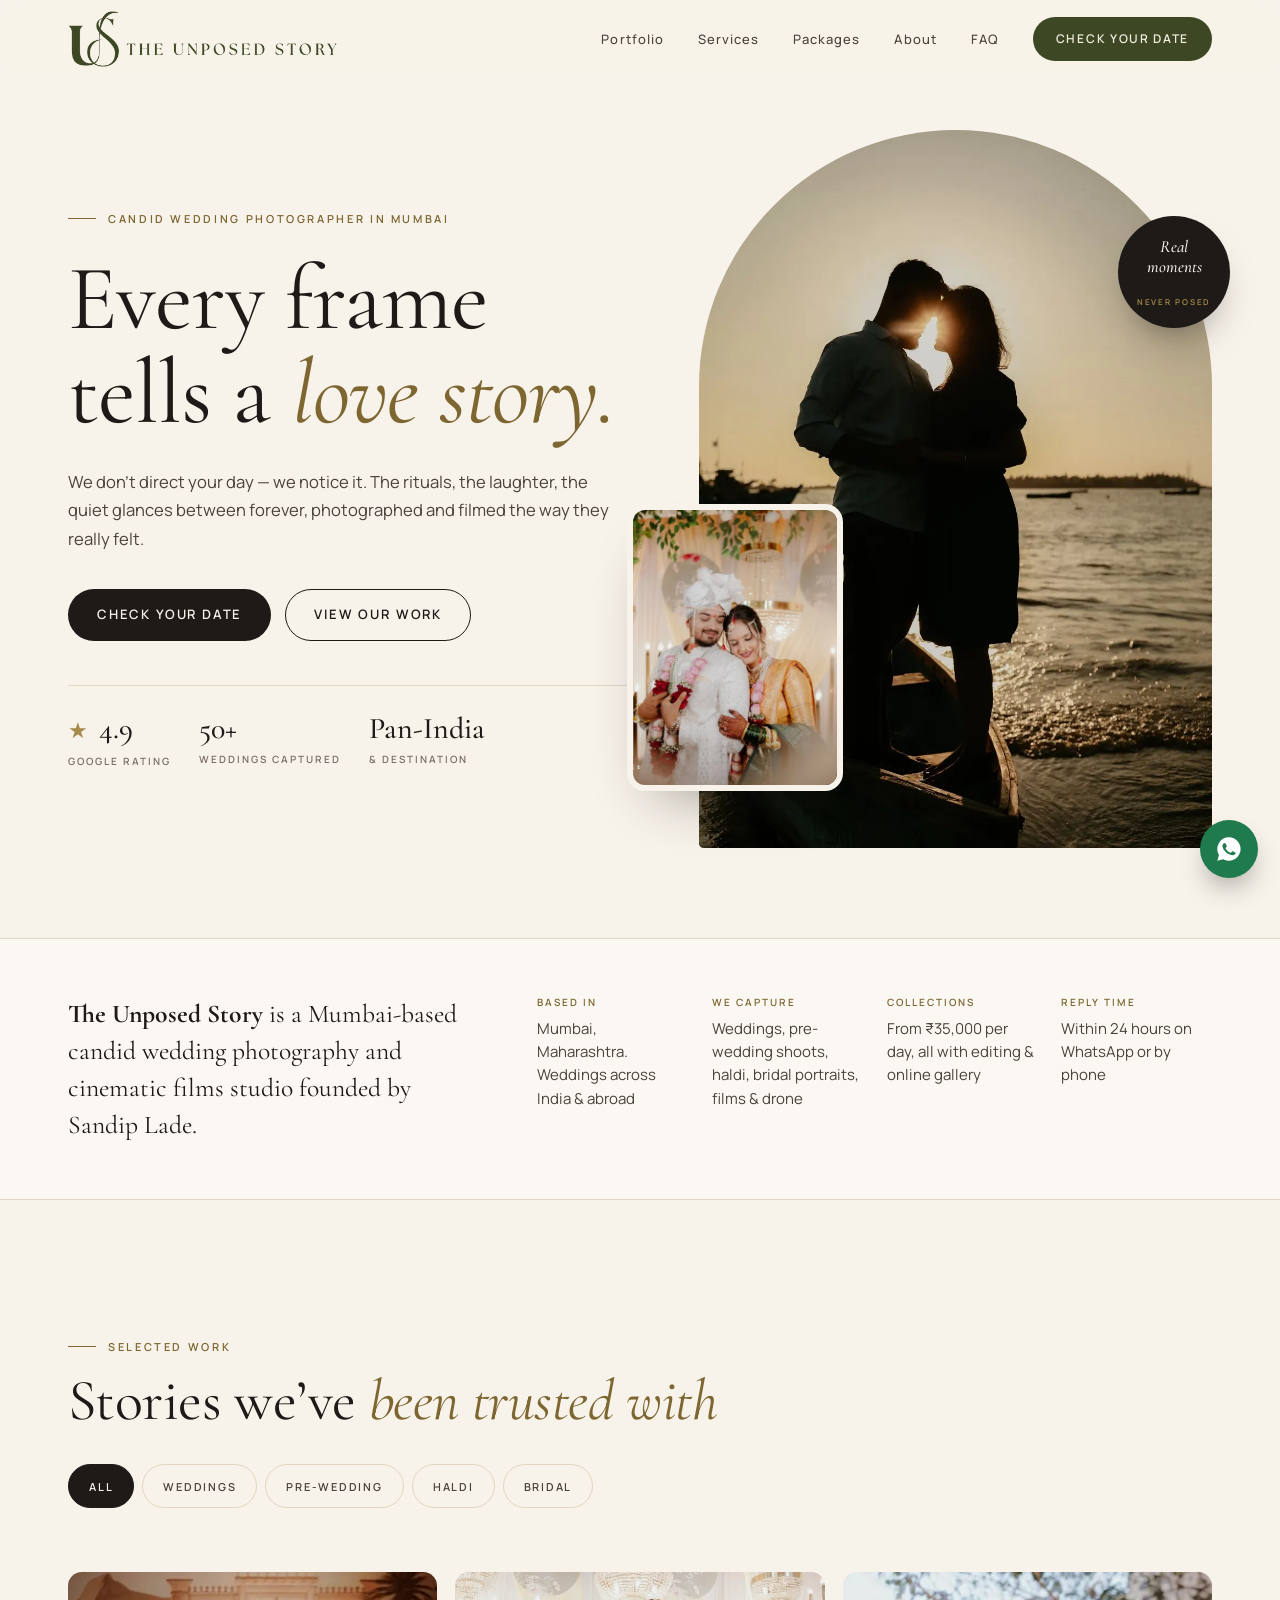
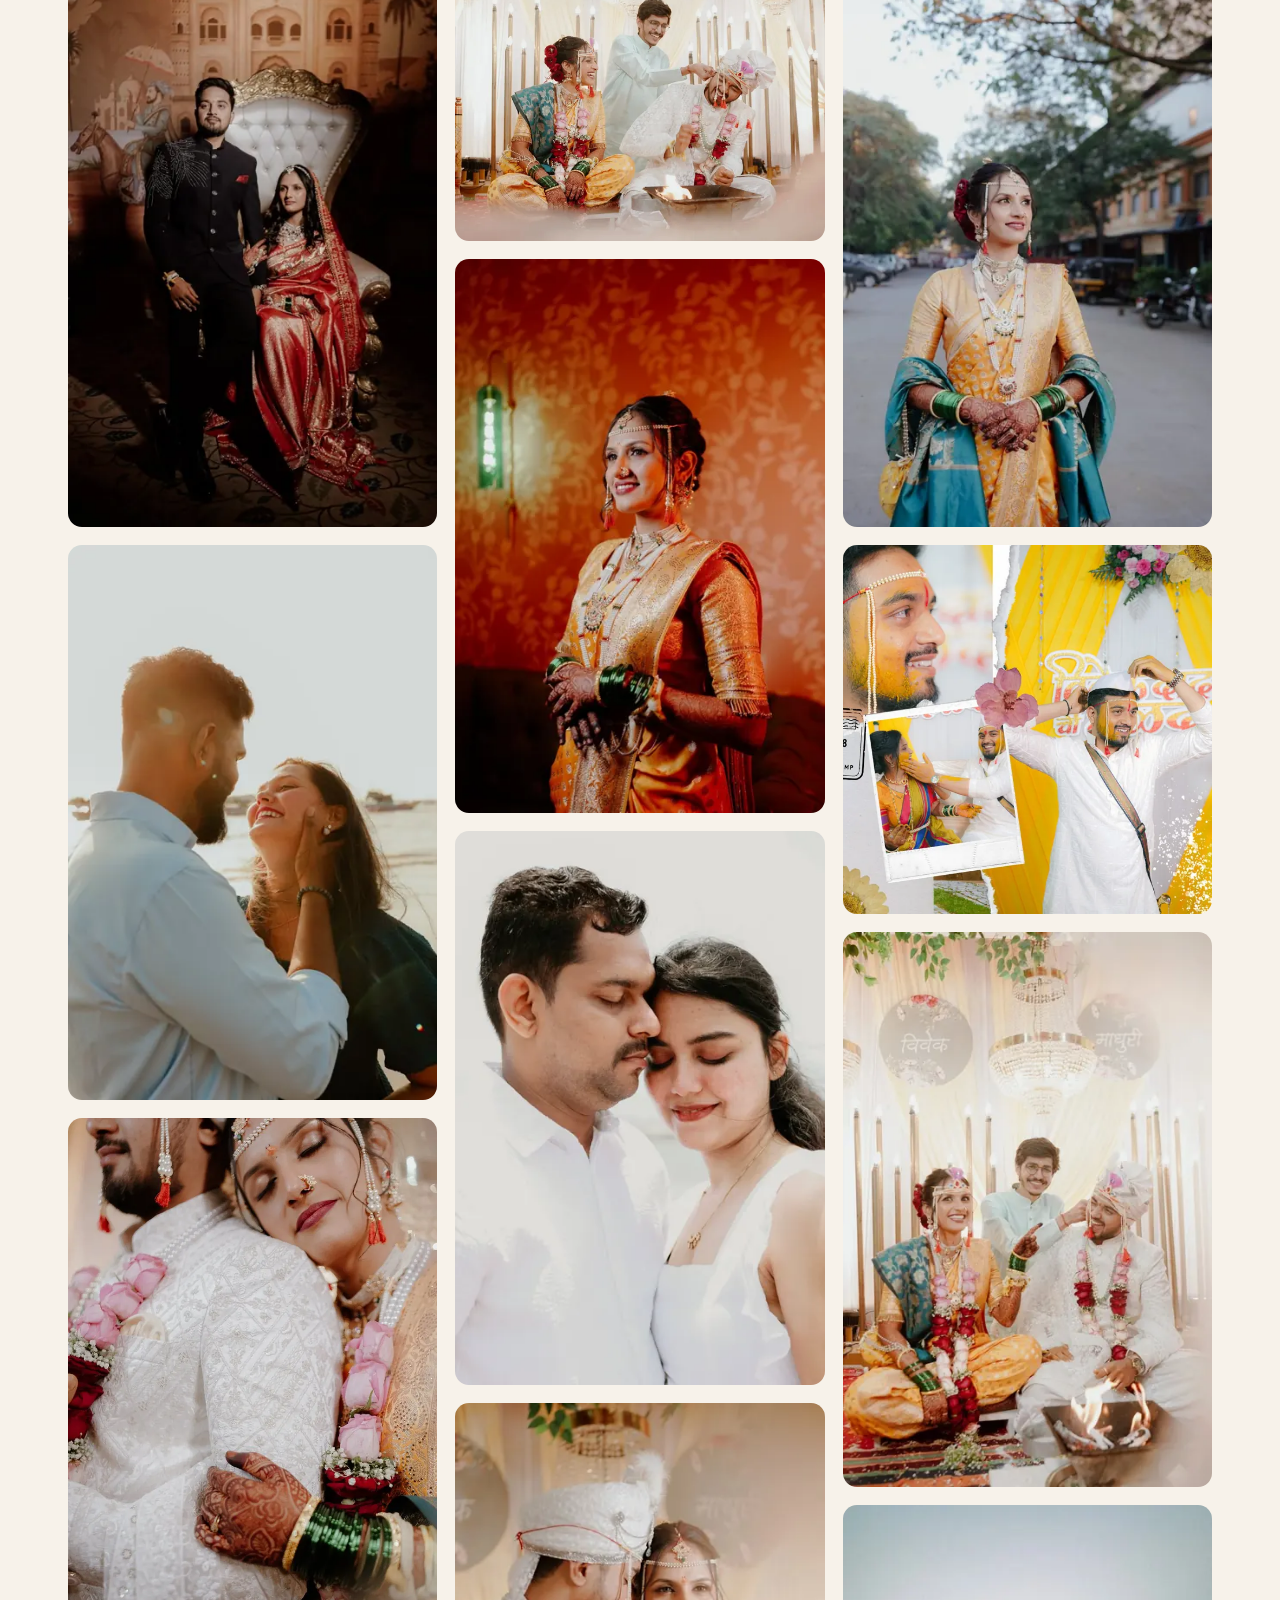
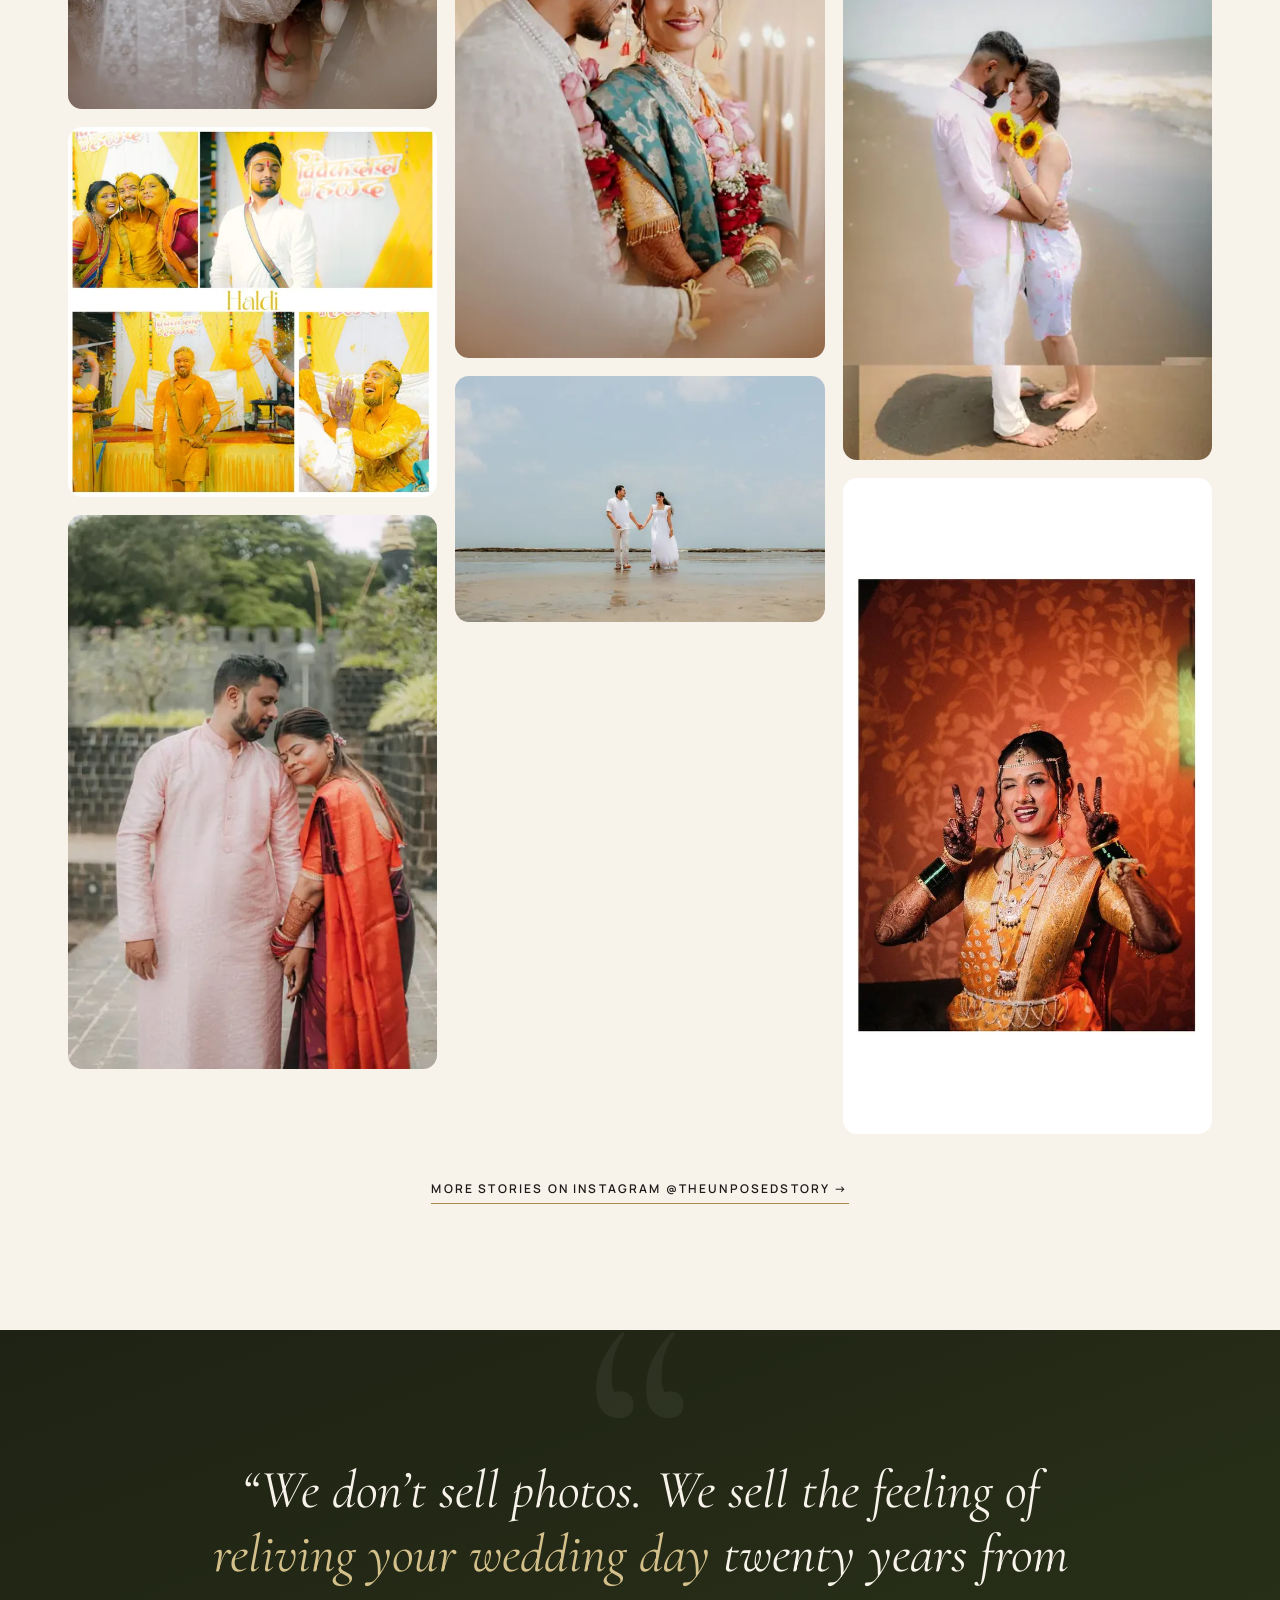
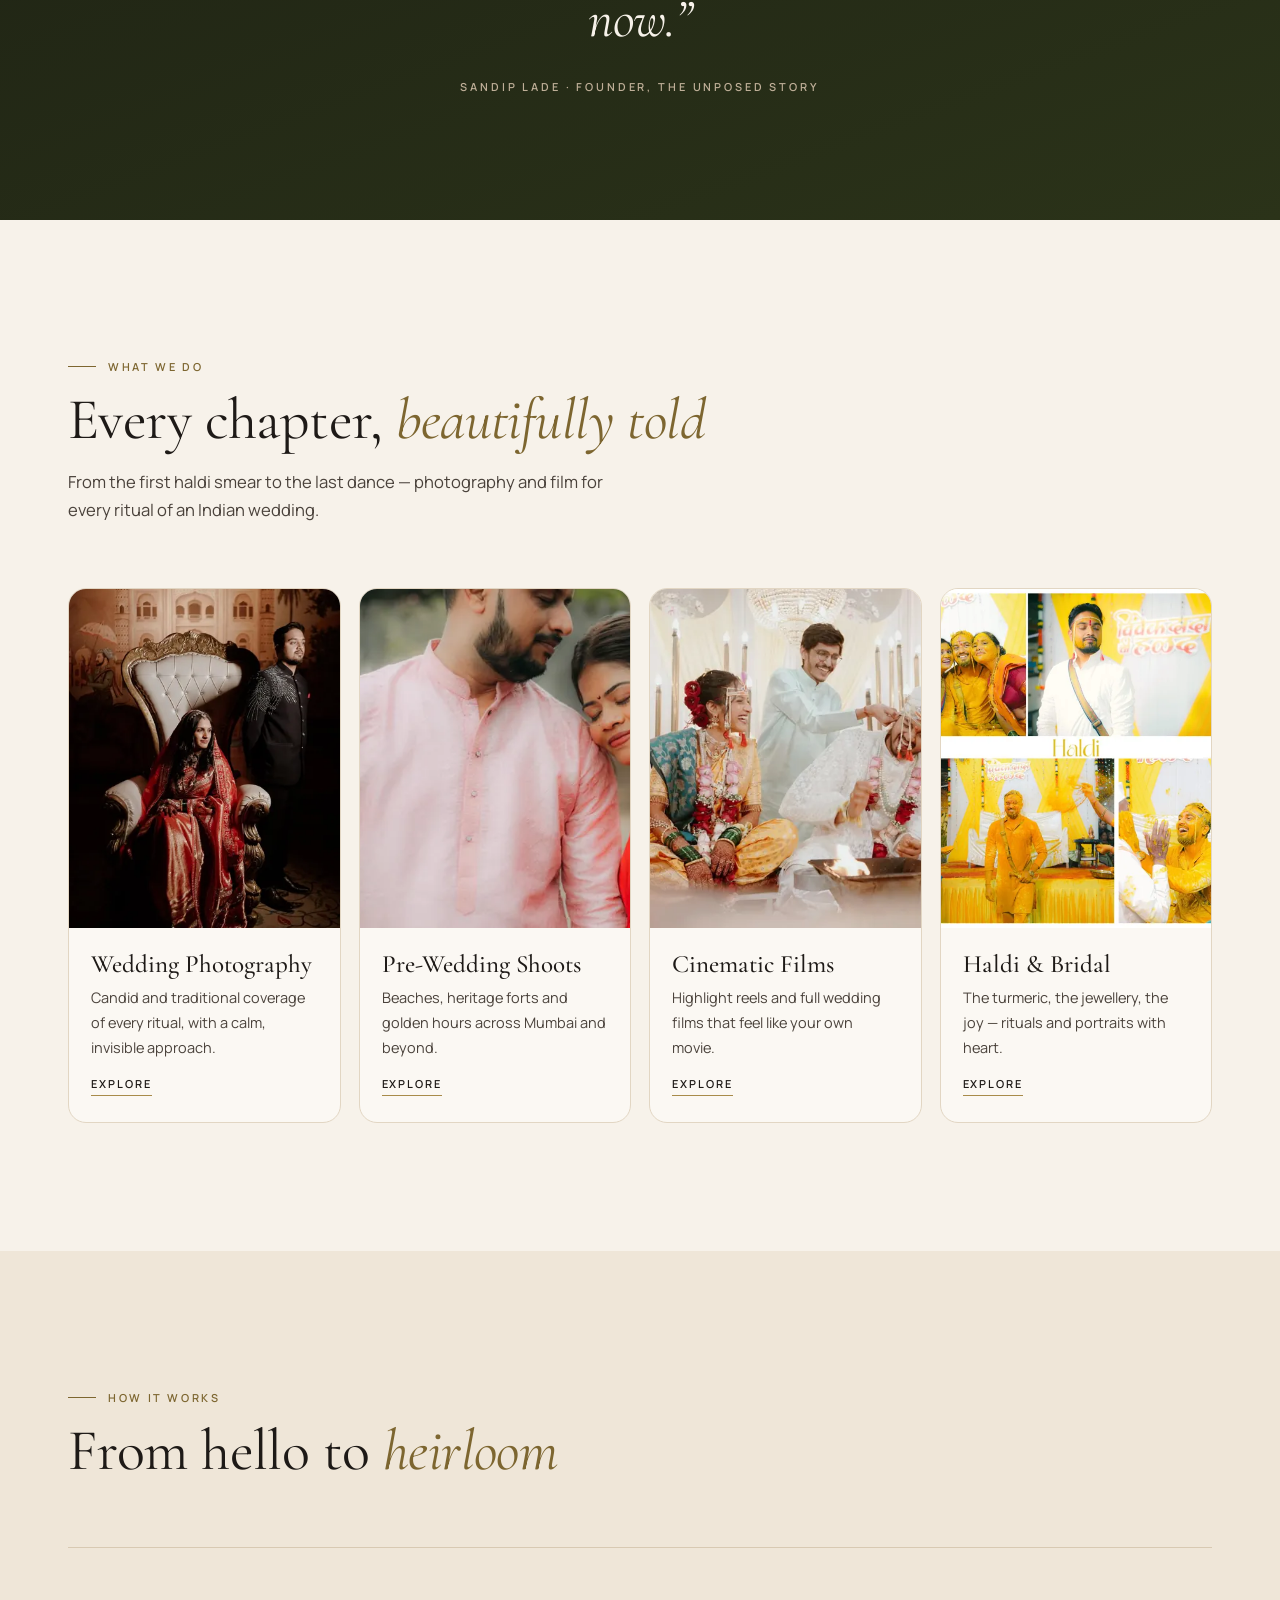
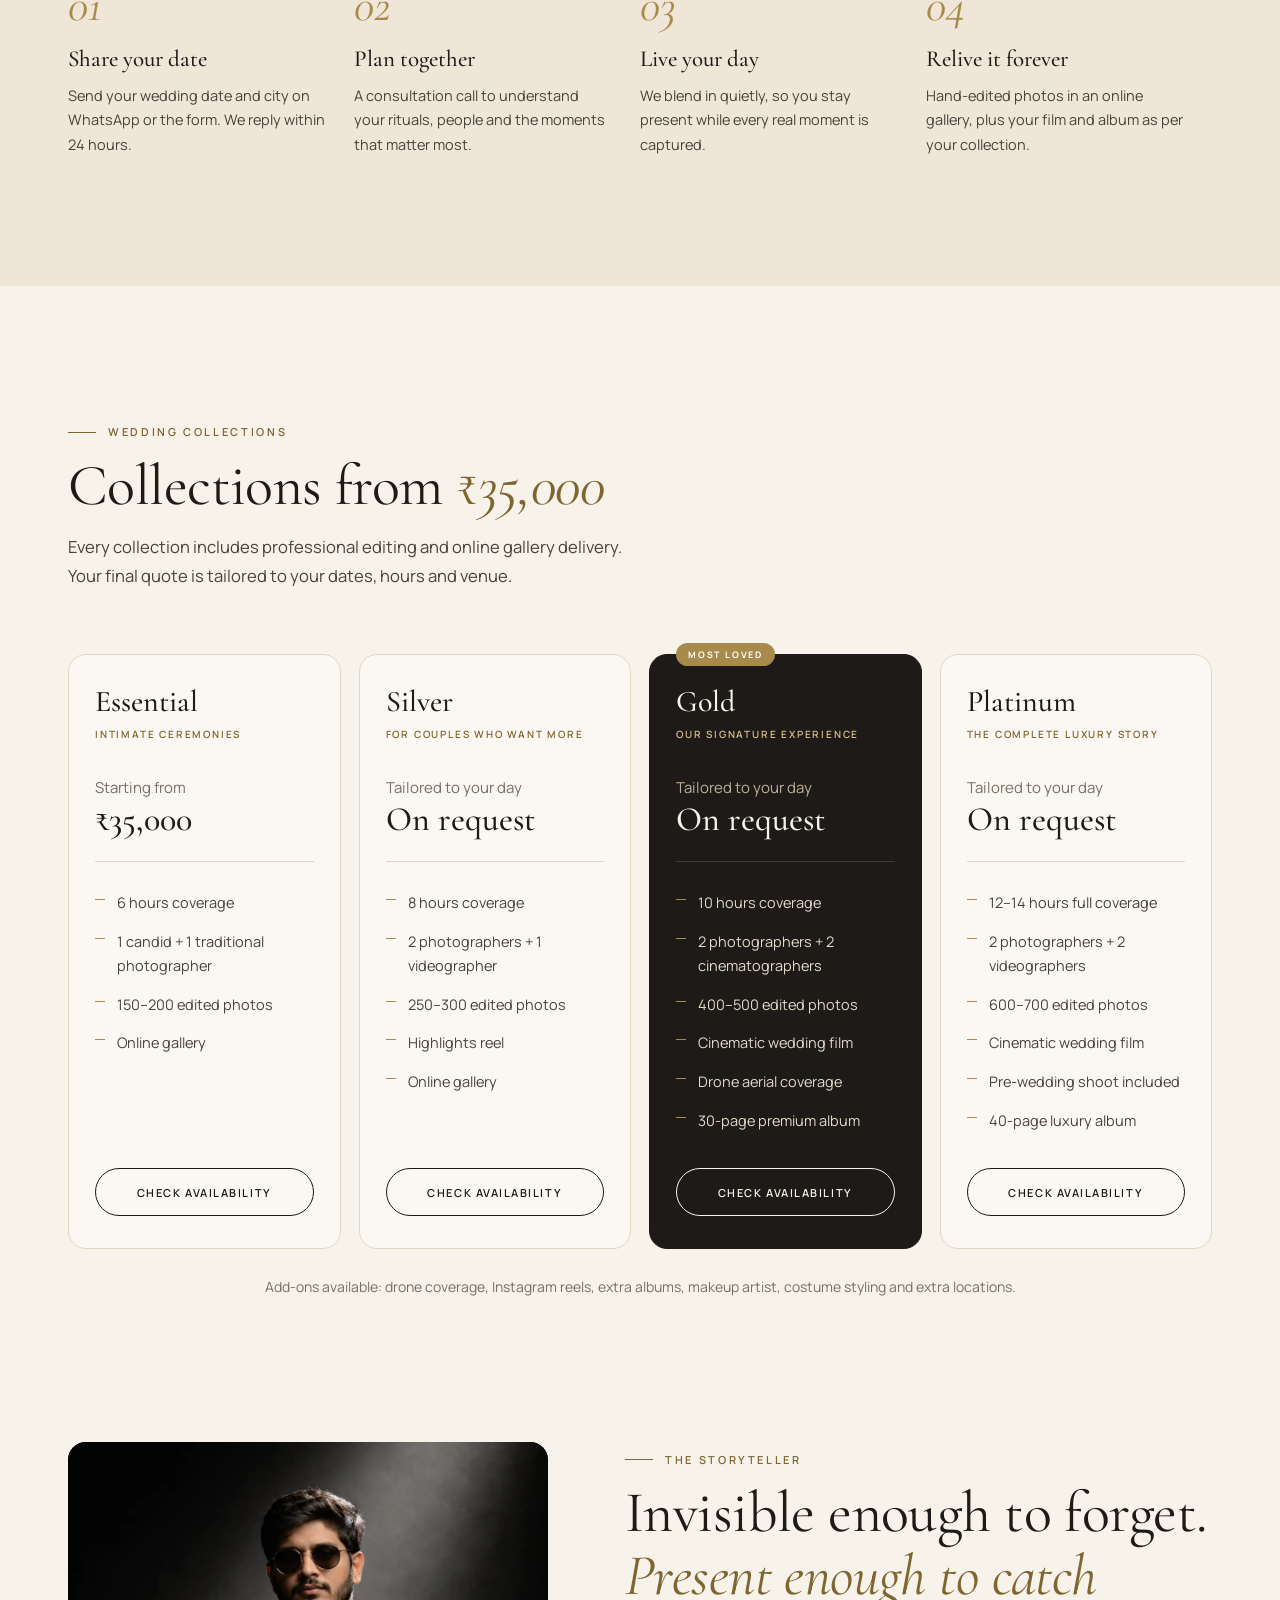
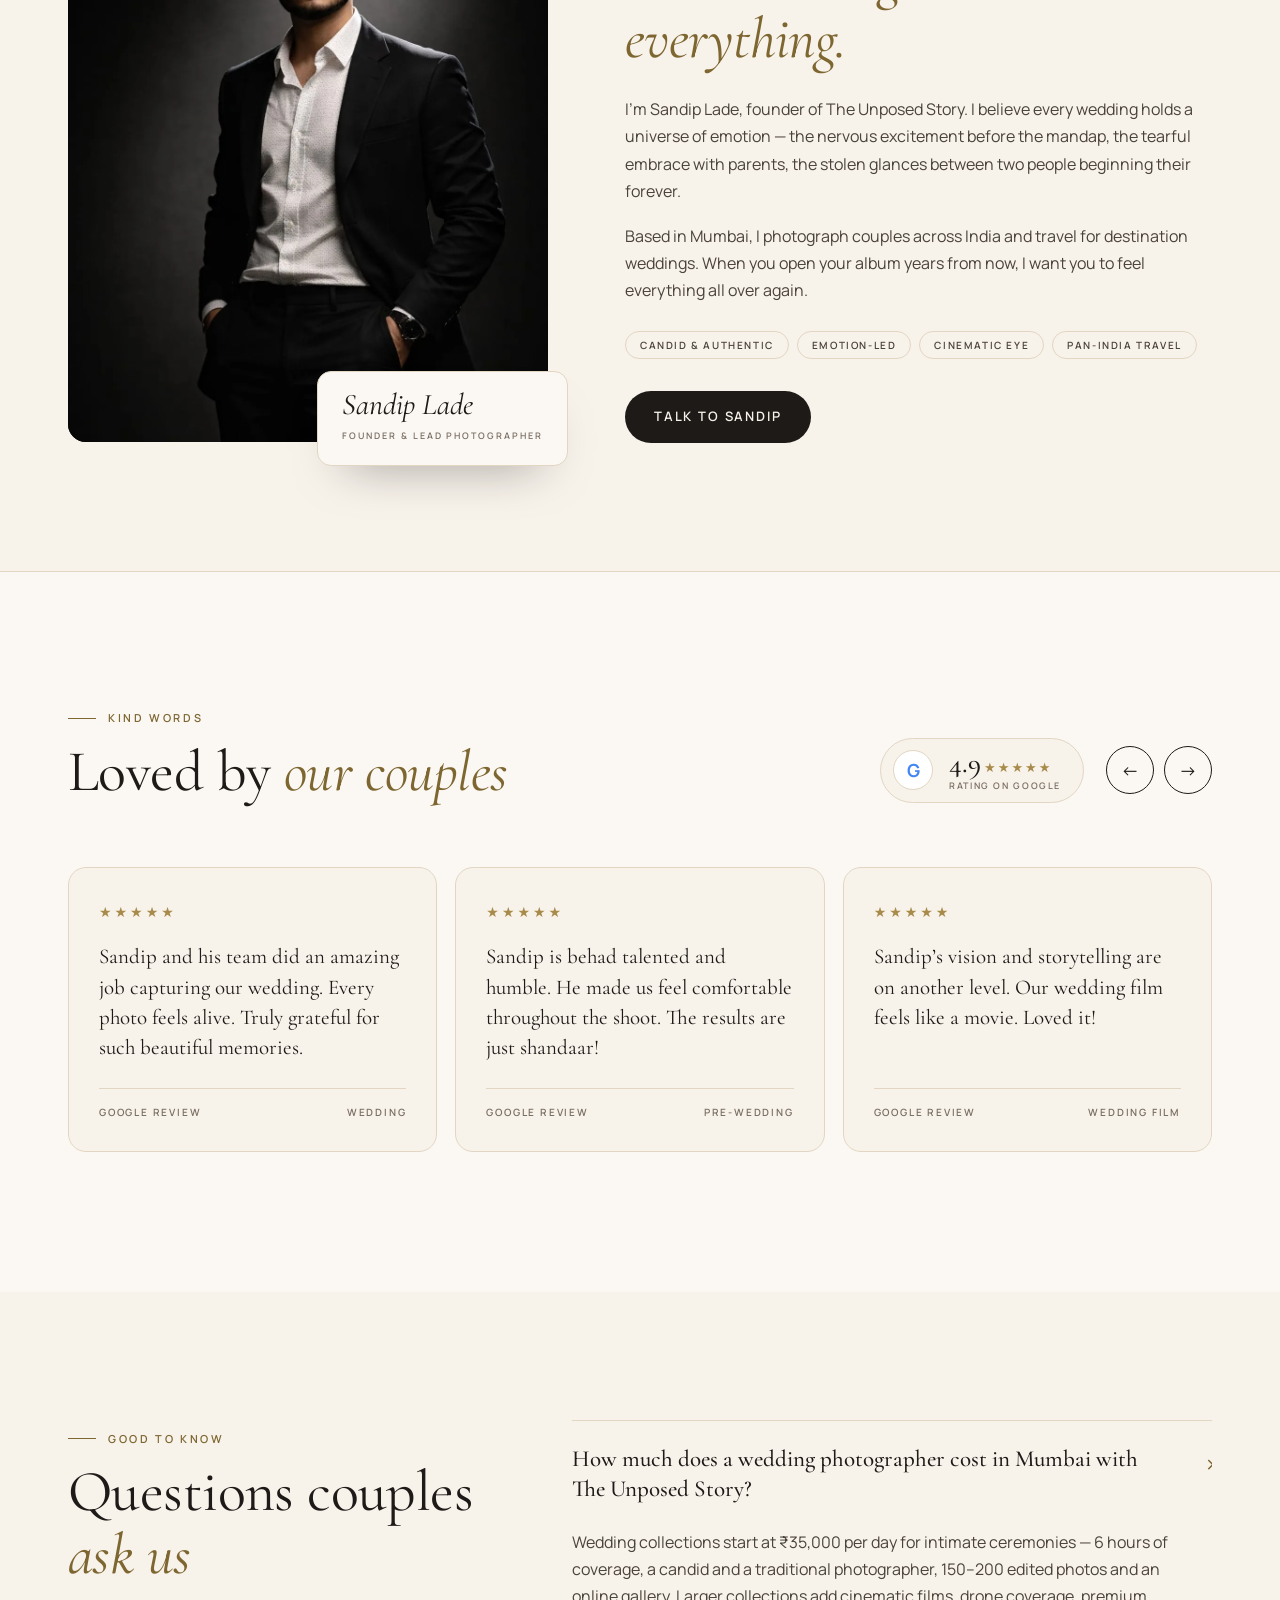
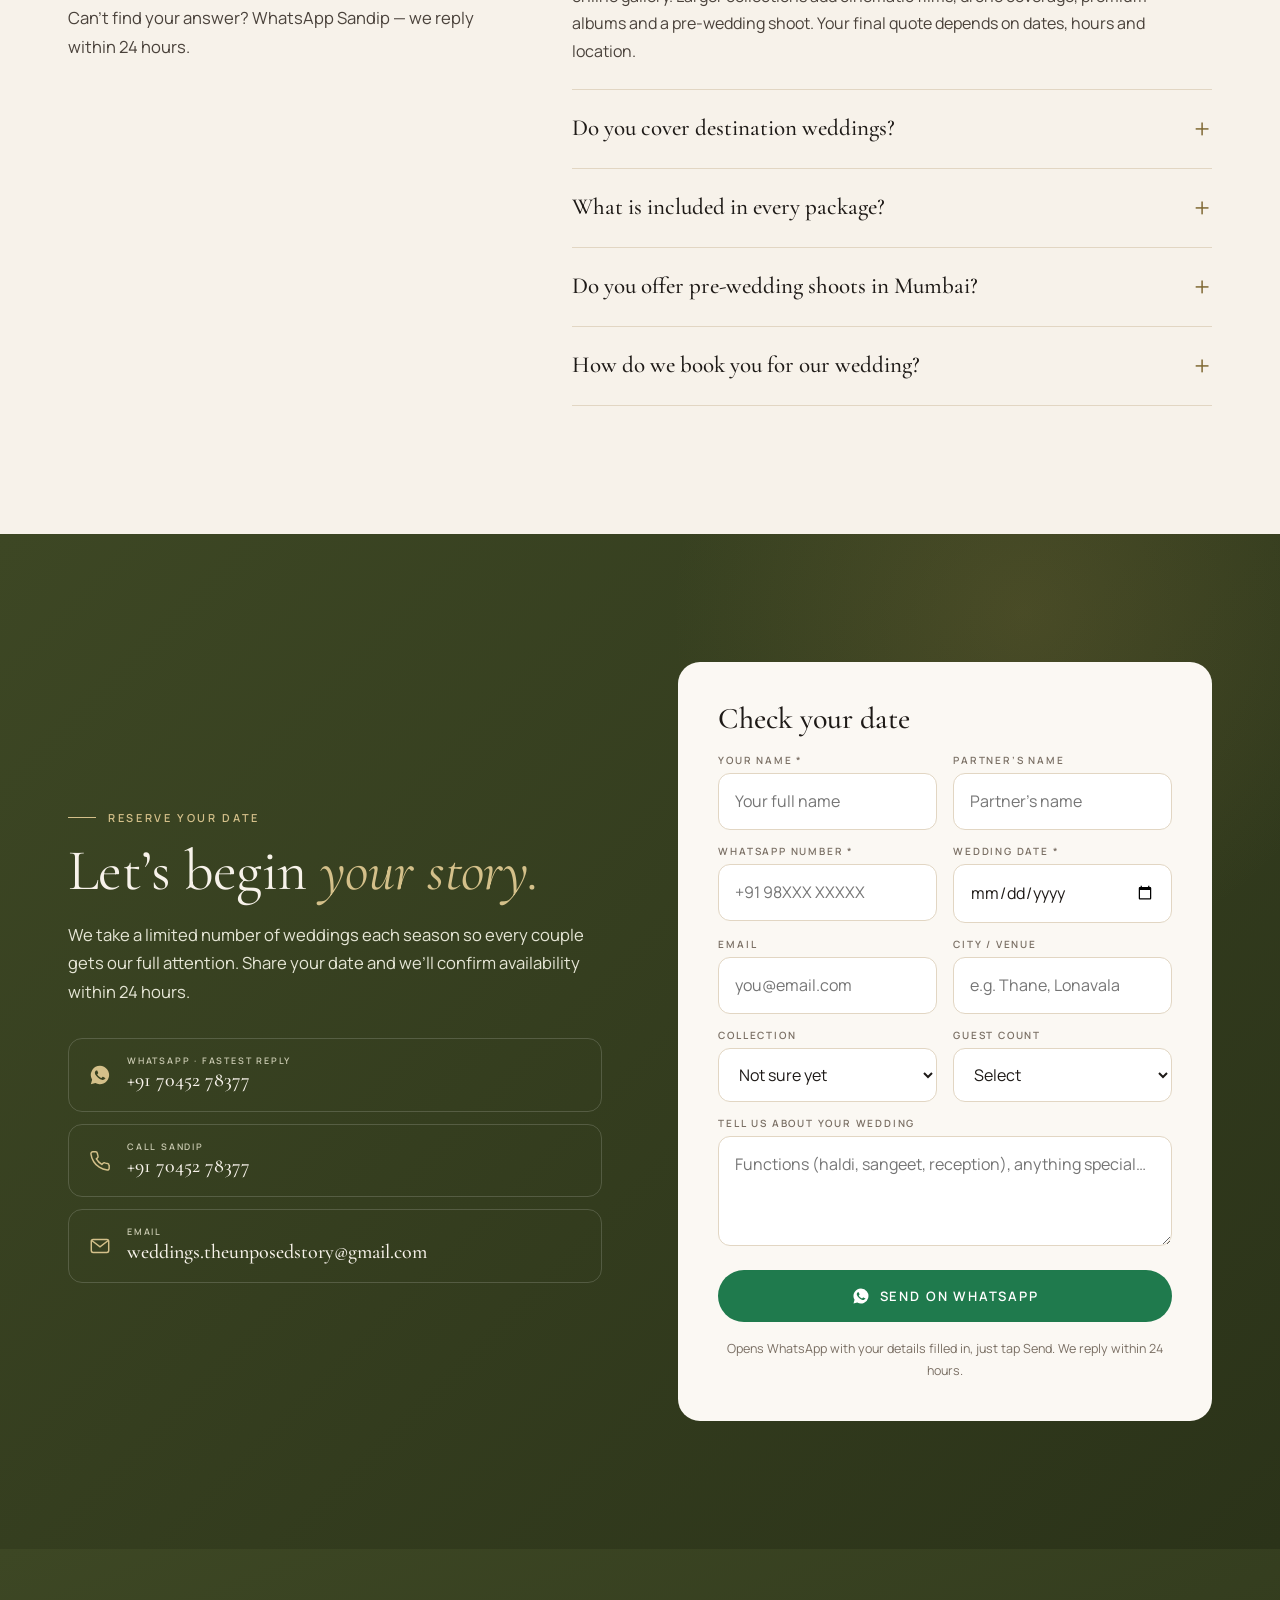
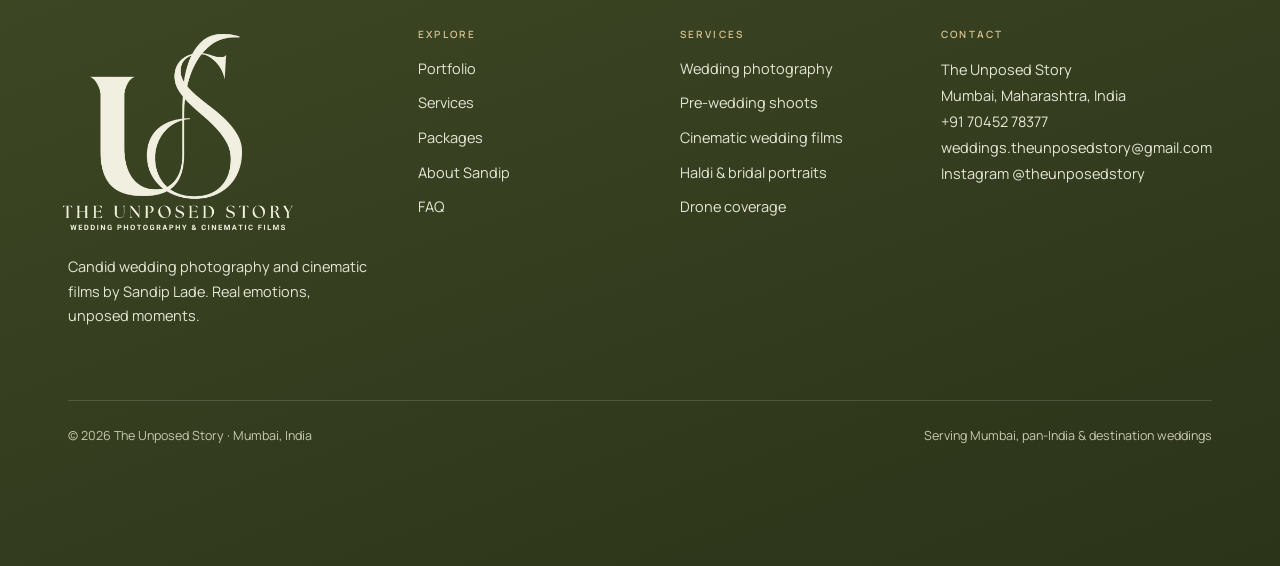
==== index.html @ 76be3394 "Add four service pages in the new olive design - Wedding photography, pre-wedding shoots, cinematic " ====
<!doctype html>
<html lang="en-IN">
<head>
<meta charset="utf-8">
<meta name="viewport" content="width=device-width, initial-scale=1, viewport-fit=cover">
<title>Candid Wedding Photographer in Mumbai | The Unposed Story by Sandip Lade</title>
<meta name="description" content="The Unposed Story is a Mumbai wedding photography and cinematic films studio led by Sandip Lade. Candid weddings, pre-wedding shoots, haldi and bridal portraits across India. Collections from ₹35,000.">
<link rel="canonical" href="https://theunposedstory.github.io/portfolio/">
<meta name="robots" content="index, follow, max-image-preview:large">
<meta name="theme-color" content="#3D4724">
<meta name="geo.region" content="IN-MH"><meta name="geo.placename" content="Mumbai">
<!-- Open Graph / WhatsApp / social previews -->
<meta property="og:type" content="website">
<meta property="og:site_name" content="The Unposed Story">
<meta property="og:locale" content="en_IN">
<meta property="og:title" content="The Unposed Story — Candid Wedding Photography & Films, Mumbai">
<meta property="og:description" content="Real emotions, unposed moments. Weddings, pre-wedding shoots and cinematic films by Sandip Lade. Collections from ₹35,000.">
<meta property="og:url" content="https://theunposedstory.github.io/portfolio/">
<meta property="og:image" content="https://theunposedstory.github.io/portfolio/assets/img/hero-couple-sunset.webp">
<meta property="og:image:alt" content="Couple silhouetted against a Mumbai sunset">
<meta name="twitter:card" content="summary_large_image">
<link rel="icon" href="assets/img/favicon-48.png" sizes="48x48" type="image/png">
<link rel="apple-touch-icon" href="assets/img/apple-touch-icon.png">
<link rel="preconnect" href="https://fonts.googleapis.com"><link rel="preconnect" href="https://fonts.gstatic.com" crossorigin>
<link rel="preload" as="style" href="https://fonts.googleapis.com/css2?family=Cormorant+Garamond:ital,wght@0,400;0,500;1,400;1,500&family=Manrope:wght@400;500;600;700&display=swap" onload="this.onload=null;this.rel='stylesheet'">
<noscript><link rel="stylesheet" href="https://fonts.googleapis.com/css2?family=Cormorant+Garamond:ital,wght@0,400;0,500;1,400;1,500&family=Manrope:wght@400;500;600;700&display=swap"></noscript>
<link rel="preload" as="image" href="assets/img/hero-couple-sunset.webp" fetchpriority="high">
<link rel="stylesheet" href="assets/site.css">
<script>document.documentElement.classList.add('js')</script>
<!-- Structured data: business entity (SEO + GEO) -->
<script type="application/ld+json">
{
 "@context":"https://schema.org",
 "@graph":[
  {"@type":["LocalBusiness","ProfessionalService"],
   "@id":"https://theunposedstory.github.io/portfolio/#business",
   "name":"The Unposed Story",
   "alternateName":"The Unposed Story Wedding Photography & Films",
   "description":"Mumbai-based candid wedding photography and cinematic wedding films studio founded by Sandip Lade, covering weddings, pre-wedding shoots, haldi ceremonies and bridal portraits across India.",
   "url":"https://theunposedstory.github.io/portfolio/",
   "image":"https://theunposedstory.github.io/portfolio/assets/img/hero-couple-sunset.webp",
   "telephone":"+91-7045278377",
   "email":"weddings.theunposedstory@gmail.com",
   "logo":"https://theunposedstory.github.io/portfolio/assets/img/logo.png",
   "priceRange":"₹35,000 – ₹1,35,000",
   "currenciesAccepted":"INR",
   "address":{"@type":"PostalAddress","addressLocality":"Mumbai","addressRegion":"Maharashtra","addressCountry":"IN"},
   "areaServed":[{"@type":"City","name":"Mumbai"},{"@type":"Country","name":"India"}],
   "founder":{"@id":"https://theunposedstory.github.io/portfolio/#sandip"},
   "sameAs":["https://instagram.com/theunposedstory"],
   "knowsAbout":["Candid wedding photography","Cinematic wedding films","Pre-wedding shoots","Haldi ceremony photography","Bridal portraits","Drone wedding coverage"],
   "makesOffer":[
    {"@type":"Offer","name":"Essential wedding photography","price":"35000","priceCurrency":"INR"},
    {"@type":"Offer","name":"Silver wedding photography & video","price":"55000","priceCurrency":"INR"},
    {"@type":"Offer","name":"Gold signature wedding collection","price":"85000","priceCurrency":"INR"},
    {"@type":"Offer","name":"Platinum luxury wedding collection","price":"135000","priceCurrency":"INR"}]
  },
  {"@type":"Person","@id":"https://theunposedstory.github.io/portfolio/#sandip","name":"Sandip Lade","jobTitle":"Founder & Lead Wedding Photographer","image":"https://theunposedstory.github.io/portfolio/assets/img/sandip.jpg","worksFor":{"@id":"https://theunposedstory.github.io/portfolio/#business"},"homeLocation":{"@type":"City","name":"Mumbai"}},
  {"@type":"WebSite","@id":"https://theunposedstory.github.io/portfolio/#site","url":"https://theunposedstory.github.io/portfolio/","name":"The Unposed Story","inLanguage":"en-IN","publisher":{"@id":"https://theunposedstory.github.io/portfolio/#business"}},
  {"@type":"FAQPage","mainEntity":[
   {"@type":"Question","name":"How much does a wedding photographer cost in Mumbai with The Unposed Story?","acceptedAnswer":{"@type":"Answer","text":"Wedding collections start at ₹35,000 per day for intimate ceremonies, which includes 6 hours of coverage, a candid and a traditional photographer, 150–200 edited photos and an online gallery. Larger collections add cinematic films, drone coverage, premium albums and a pre-wedding shoot. The final quote depends on your dates, hours and location."}},
   {"@type":"Question","name":"Does The Unposed Story cover destination weddings?","acceptedAnswer":{"@type":"Answer","text":"Yes. The studio is based in Mumbai and photographs weddings across India, and travels internationally for destination weddings."}},
   {"@type":"Question","name":"What is included in every wedding package?","acceptedAnswer":{"@type":"Answer","text":"Every collection includes professional editing and online gallery delivery. Higher collections add highlight reels or cinematic wedding films, drone aerial coverage, and 30- or 40-page premium albums."}},
   {"@type":"Question","name":"Do you offer pre-wedding shoots in Mumbai?","acceptedAnswer":{"@type":"Answer","text":"Yes. Pre-wedding shoots are planned at beaches, heritage forts and golden-hour locations across Mumbai and beyond. A pre-wedding shoot is included in the Platinum collection and can be booked on its own."}},
   {"@type":"Question","name":"How do we book The Unposed Story for our wedding?","acceptedAnswer":{"@type":"Answer","text":"Send an enquiry through the website form WhatsApp Sandip on +91 70452 78377, or email weddings.theunposedstory@gmail.com with your wedding date and city. The team replies within 24 hours to confirm availability and plan a consultation call."}}
  ]}
 ]
}
</script>
</head>
<body>
<a class="skip" href="#main">Skip to content</a>

<header class="hdr">
  <div class="wrap">
    <a class="brand" href="./" aria-label="The Unposed Story — home"><picture><source srcset="assets/img/logo-header.webp" type="image/webp"><img class="brand-logo" src="assets/img/logo-header.png" width="966" height="200" alt="The Unposed Story — Wedding Photography &amp; Cinematic Films"></picture></a>
    <nav class="nav" aria-label="Main">
      <a href="#work">Portfolio</a>
      <a href="#services">Services</a>
      <a href="#packages">Packages</a>
      <a href="#about">About</a>
      <a href="#faq">FAQ</a>
      <a class="btn btn-dark" href="#enquire">Check your date</a>
      <button class="burger" aria-label="Open menu" aria-expanded="false" aria-controls="drawer"><span></span></button>
    </nav>
  </div>
</header>
<div class="drawer" id="drawer">
  <a href="#work">Portfolio</a><a href="#services">Services</a><a href="#packages">Packages</a><a href="#about">About Sandip</a><a href="#reviews">Reviews</a><a href="#faq">FAQ</a>
  <a class="btn btn-dark" href="#enquire">Check your date</a>
</div>

<main id="main">
<!-- HERO -->
<section class="hero">
  <div class="wrap hero-grid">
    <div>
      <h1>
        <span class="eyebrow">Candid Wedding Photographer in Mumbai</span>
        <span class="display">Every frame tells a <em class="nw">love story.</em></span>
      </h1>
      <p class="lead">We don’t direct your day — we notice it. The rituals, the laughter, the quiet glances between forever, photographed and filmed the way they really felt.</p>
      <div class="cta-row">
        <a class="btn btn-dark" href="#enquire">Check your date</a>
        <a class="btn btn-line" href="#work">View our work</a>
      </div>
      <div class="trust" aria-label="Highlights">
        <div><b><span class="star">★</span> 4.9</b><span>Google rating</span></div>
        <div><b>50+</b><span>Weddings captured</span></div>
        <div><b>Pan-India</b><span>&amp; destination</span></div>
      </div>
    </div>
    <div class="hero-art">
      <div class="arch"><img src="assets/img/hero-couple-sunset.webp" srcset="assets/img/hero-couple-sunset-sm.webp 427w, assets/img/hero-couple-sunset.webp 933w" sizes="(max-width:720px) 100vw, 520px" width="933" height="1400" alt="Couple silhouetted at sunset by the sea in Mumbai" fetchpriority="high"></div>
      <div class="inset"><img src="assets/img/couple-embrace-mandap-sm.webp" width="426" height="640" alt="Bride and groom smiling at their wedding mandap" loading="lazy"></div>
      <div class="seal">Real<br>moments<small>Never posed</small></div>
    </div>
  </div>
</section>

<!-- AT A GLANCE — answer-first summary for Google, ChatGPT, Gemini & Perplexity -->
<section class="glance" aria-labelledby="glance-h">
  <div class="wrap">
    <p id="glance-h"><strong>The Unposed Story</strong> is a Mumbai-based candid wedding photography and cinematic films studio founded by Sandip Lade.</p>
    <dl>
      <div><dt>Based in</dt><dd>Mumbai, Maharashtra. Weddings across India &amp; abroad</dd></div>
      <div><dt>We capture</dt><dd>Weddings, pre-wedding shoots, haldi, bridal portraits, films &amp; drone</dd></div>
      <div><dt>Collections</dt><dd>From ₹35,000 per day, all with editing &amp; online gallery</dd></div>
      <div><dt>Reply time</dt><dd>Within 24 hours on WhatsApp or by phone</dd></div>
    </dl>
  </div>
</section>

<!-- PORTFOLIO -->
<section class="sec" id="work" aria-labelledby="work-h">
  <div class="wrap">
    <div class="sec-head">
      <div>
        <span class="eyebrow">Selected work</span>
        <h2 class="h2" id="work-h">Stories we’ve <em>been trusted with</em></h2>
      </div>
      <div class="tabs" role="tablist" aria-label="Filter portfolio">
        <button class="tab" role="tab" aria-selected="true" data-filter="all">All</button>
        <button class="tab" role="tab" aria-selected="false" data-filter="wedding">Weddings</button>
        <button class="tab" role="tab" aria-selected="false" data-filter="prewedding">Pre-wedding</button>
        <button class="tab" role="tab" aria-selected="false" data-filter="haldi">Haldi</button>
        <button class="tab" role="tab" aria-selected="false" data-filter="bridal">Bridal</button>
      </div>
    </div>
    <div class="gallery">
      <figure class="g-item" data-cat="wedding"><img src="assets/img/wedding-couple-palace-portrait-sm.webp" srcset="assets/img/wedding-couple-palace-portrait-sm.webp 426w, assets/img/wedding-couple-palace-portrait.webp 733w" sizes="(max-width:720px) 50vw, 33vw" data-full="assets/img/wedding-couple-palace-portrait.webp" width="733" height="1100" alt="Bride and groom portrait in a palace-style set, Mumbai wedding" loading="lazy" decoding="async"><figcaption><small>Weddings</small>Bride and groom portrait in a palace-style set</figcaption></figure>
      <figure class="g-item" data-cat="prewedding"><img src="assets/img/prewedding-beach-sun-flare-sm.webp" srcset="assets/img/prewedding-beach-sun-flare-sm.webp 426w, assets/img/prewedding-beach-sun-flare.webp 733w" sizes="(max-width:720px) 50vw, 33vw" data-full="assets/img/prewedding-beach-sun-flare.webp" width="733" height="1100" alt="Couple laughing during a beach pre-wedding shoot" loading="lazy" decoding="async"><figcaption><small>Pre-wedding</small>Couple laughing during a beach pre-wedding shoot</figcaption></figure>
      <figure class="g-item" data-cat="wedding"><img src="assets/img/couple-embrace-golden-sm.webp" srcset="assets/img/couple-embrace-golden-sm.webp 400w, assets/img/couple-embrace-golden.webp 687w" sizes="(max-width:720px) 50vw, 33vw" data-full="assets/img/couple-embrace-golden.webp" width="687" height="1100" alt="Bride resting on groom’s shoulder in golden light" loading="lazy" decoding="async"><figcaption><small>Weddings</small>Bride resting on groom’s shoulder in golden light</figcaption></figure>
      <figure class="g-item" data-cat="haldi"><img src="assets/img/haldi-celebration-sm.webp" srcset="assets/img/haldi-celebration-sm.webp 640w, assets/img/haldi-celebration.webp 1080w" sizes="(max-width:720px) 50vw, 33vw" data-full="assets/img/haldi-celebration.webp" width="1080" height="1080" alt="Haldi ceremony celebration with family in yellow décor" loading="lazy" decoding="async"><figcaption><small>Haldi</small>Haldi ceremony celebration with family in yellow décor</figcaption></figure>
      <figure class="g-item" data-cat="prewedding"><img src="assets/img/prewedding-fort-intimate-sm.webp" srcset="assets/img/prewedding-fort-intimate-sm.webp 426w, assets/img/prewedding-fort-intimate.webp 733w" sizes="(max-width:720px) 50vw, 33vw" data-full="assets/img/prewedding-fort-intimate.webp" width="733" height="1100" alt="Couple in traditional wear at a heritage fort pre-wedding shoot" loading="lazy" decoding="async"><figcaption><small>Pre-wedding</small>Couple in traditional wear at a heritage fort pre-wedding shoot</figcaption></figure>
      <figure class="g-item" data-cat="wedding"><img src="assets/img/wedding-ceremony-laughter-sm.webp" srcset="assets/img/wedding-ceremony-laughter-sm.webp 640w, assets/img/wedding-ceremony-laughter.webp 1100w" sizes="(max-width:720px) 50vw, 33vw" data-full="assets/img/wedding-ceremony-laughter.webp" width="1100" height="799" alt="Candid laughter during the wedding pheras" loading="lazy" decoding="async"><figcaption><small>Weddings</small>Candid laughter during the wedding pheras</figcaption></figure>
      <figure class="g-item" data-cat="bridal"><img src="assets/img/bridal-jewellery-portrait-sm.webp" srcset="assets/img/bridal-jewellery-portrait-sm.webp 426w, assets/img/bridal-jewellery-portrait.webp 733w" sizes="(max-width:720px) 50vw, 33vw" data-full="assets/img/bridal-jewellery-portrait.webp" width="733" height="1100" alt="Maharashtrian bride portrait with gold jewellery" loading="lazy" decoding="async"><figcaption><small>Bridal</small>Maharashtrian bride portrait with gold jewellery</figcaption></figure>
      <figure class="g-item" data-cat="prewedding"><img src="assets/img/beach-session-white-lift-sm.webp" srcset="assets/img/beach-session-white-lift-sm.webp 427w, assets/img/beach-session-white-lift.webp 734w" sizes="(max-width:720px) 50vw, 33vw" data-full="assets/img/beach-session-white-lift.webp" width="734" height="1100" alt="Couple in white for a beach session, eyes closed" loading="lazy" decoding="async"><figcaption><small>Pre-wedding</small>Couple in white for a beach session</figcaption></figure>
      <figure class="g-item" data-cat="wedding"><img src="assets/img/wedding-couple-varmala-sm.webp" srcset="assets/img/wedding-couple-varmala-sm.webp 426w, assets/img/wedding-couple-varmala.webp 733w" sizes="(max-width:720px) 50vw, 33vw" data-full="assets/img/wedding-couple-varmala.webp" width="733" height="1100" alt="Bride and groom smiling after the varmala" loading="lazy" decoding="async"><figcaption><small>Weddings</small>Bride and groom smiling after the varmala</figcaption></figure>
      <figure class="g-item" data-cat="prewedding"><img src="assets/img/prewedding-couple-walking-beach-sm.webp" srcset="assets/img/prewedding-couple-walking-beach-sm.webp 640w, assets/img/prewedding-couple-walking-beach.webp 1100w" sizes="(max-width:720px) 50vw, 33vw" data-full="assets/img/prewedding-couple-walking-beach.webp" width="1100" height="734" alt="Couple walking hand in hand along the shore" loading="lazy" decoding="async"><figcaption><small>Pre-wedding</small>Couple walking hand in hand along the shore</figcaption></figure>
      <figure class="g-item" data-cat="bridal"><img src="assets/img/bride-outdoor-portrait-sm.webp" srcset="assets/img/bride-outdoor-portrait-sm.webp 426w, assets/img/bride-outdoor-portrait.webp 733w" sizes="(max-width:720px) 50vw, 33vw" data-full="assets/img/bride-outdoor-portrait.webp" width="733" height="1100" alt="Bride in a Paithani saree, outdoor street portrait" loading="lazy" decoding="async"><figcaption><small>Bridal</small>Bride in a Paithani saree</figcaption></figure>
      <figure class="g-item" data-cat="haldi"><img src="assets/img/haldi-moments-sm.webp" srcset="assets/img/haldi-moments-sm.webp 640w, assets/img/haldi-moments.webp 1080w" sizes="(max-width:720px) 50vw, 33vw" data-full="assets/img/haldi-moments.webp" width="1080" height="1080" alt="Groom dancing at his haldi ceremony" loading="lazy" decoding="async"><figcaption><small>Haldi</small>Groom dancing at his haldi ceremony</figcaption></figure>
      <figure class="g-item" data-cat="wedding"><img src="assets/img/wedding-sindoor-ritual-sm.webp" srcset="assets/img/wedding-sindoor-ritual-sm.webp 426w, assets/img/wedding-sindoor-ritual.webp 733w" sizes="(max-width:720px) 50vw, 33vw" data-full="assets/img/wedding-sindoor-ritual.webp" width="733" height="1100" alt="Sindoor ritual at a Marathi wedding ceremony" loading="lazy" decoding="async"><figcaption><small>Weddings</small>Sindoor ritual at a Marathi wedding ceremony</figcaption></figure>
      <figure class="g-item" data-cat="prewedding"><img src="assets/img/prewedding-sunflower-beach-sm.webp" srcset="assets/img/prewedding-sunflower-beach-sm.webp 426w, assets/img/prewedding-sunflower-beach.webp 733w" sizes="(max-width:720px) 50vw, 33vw" data-full="assets/img/prewedding-sunflower-beach.webp" width="733" height="1100" alt="Couple holding sunflowers on a Mumbai beach" loading="lazy" decoding="async"><figcaption><small>Pre-wedding</small>Couple holding sunflowers on a Mumbai beach</figcaption></figure>
      <figure class="g-item" data-cat="bridal"><img src="assets/img/bride-celebration-portrait-sm.webp" srcset="assets/img/bride-celebration-portrait-sm.webp 360w, assets/img/bride-celebration-portrait.webp 619w" sizes="(max-width:720px) 50vw, 33vw" data-full="assets/img/bride-celebration-portrait.webp" width="619" height="1100" alt="Joyful bride portrait in an orange and gold saree" loading="lazy" decoding="async"><figcaption><small>Bridal</small>Joyful bride portrait in an orange and gold saree</figcaption></figure>
    </div>
    <div class="center"><a class="link" href="https://instagram.com/theunposedstory" target="_blank" rel="noopener">More stories on Instagram @theunposedstory →</a></div>
  </div>
</section>

<!-- QUOTE -->
<section class="sec quote" aria-label="Our philosophy">
  <div class="wrap">
    <blockquote class="rv-in">“We don’t sell photos. We sell the feeling of <em>reliving your wedding day</em> twenty years from now.”</blockquote>
    <cite>Sandip Lade · Founder, The Unposed Story</cite>
  </div>
</section>

<!-- SERVICES -->
<section class="sec" id="services" aria-labelledby="svc-h">
  <div class="wrap">
    <div class="sec-head">
      <div>
        <span class="eyebrow">What we do</span>
        <h2 class="h2" id="svc-h">Every chapter, <em>beautifully told</em></h2>
        <p class="lead">From the first haldi smear to the last dance — photography and film for every ritual of an Indian wedding.</p>
      </div>
    </div>
    <div class="services">
      <a class="svc rv-in" href="wedding-photography/"><div class="ph"><img src="assets/img/royal-couple-portrait-sm.webp" width="426" height="640" alt="Royal-style bride and groom portrait" loading="lazy"></div><div class="tx"><h3>Wedding Photography</h3><p>Candid and traditional coverage of every ritual, with a calm, invisible approach.</p><span class="link">Explore</span></div></a>
      <a class="svc rv-in" href="pre-wedding-shoot/"><div class="ph"><img src="assets/img/prewedding-fort-candid-sm.webp" width="640" height="426" alt="Candid couple moment at a heritage fort" loading="lazy" style="object-position:30% 50%"></div><div class="tx"><h3>Pre-Wedding Shoots</h3><p>Beaches, heritage forts and golden hours across Mumbai and beyond.</p><span class="link">Explore</span></div></a>
      <a class="svc rv-in" href="cinematic-wedding-films/"><div class="ph"><img src="assets/img/wedding-ceremony-laughter-sm.webp" width="640" height="465" alt="Laughter during the wedding ceremony" loading="lazy" style="object-position:40% 50%"></div><div class="tx"><h3>Cinematic Films</h3><p>Highlight reels and full wedding films that feel like your own movie.</p><span class="link">Explore</span></div></a>
      <a class="svc rv-in" href="haldi-bridal-photography/"><div class="ph"><img src="assets/img/haldi-celebration-sm.webp" width="640" height="640" alt="Haldi ceremony with family" loading="lazy"></div><div class="tx"><h3>Haldi &amp; Bridal</h3><p>The turmeric, the jewellery, the joy — rituals and portraits with heart.</p><span class="link">Explore</span></div></a>
    </div>
  </div>
</section>

<!-- PROCESS -->
<section class="sec process" aria-labelledby="pr-h">
  <div class="wrap">
    <div class="sec-head"><div><span class="eyebrow">How it works</span><h2 class="h2" id="pr-h">From hello to <em>heirloom</em></h2></div></div>
    <ol class="steps" style="list-style:none;margin:0;padding:0">
      <li class="step"><h3>Share your date</h3><p>Send your wedding date and city on WhatsApp or the form. We reply within 24 hours.</p></li>
      <li class="step"><h3>Plan together</h3><p>A consultation call to understand your rituals, people and the moments that matter most.</p></li>
      <li class="step"><h3>Live your day</h3><p>We blend in quietly, so you stay present while every real moment is captured.</p></li>
      <li class="step"><h3>Relive it forever</h3><p>Hand-edited photos in an online gallery, plus your film and album as per your collection.</p></li>
    </ol>
  </div>
</section>

<!-- PACKAGES -->
<section class="sec" id="packages" aria-labelledby="pk-h">
  <div class="wrap">
    <div class="sec-head">
      <div>
        <span class="eyebrow">Wedding collections</span>
        <h2 class="h2" id="pk-h">Collections from <em>₹35,000</em></h2>
        <p class="lead">Every collection includes professional editing and online gallery delivery. Your final quote is tailored to your dates, hours and venue.</p>
      </div>
    </div>
    <div class="pk-grid">
      <article class="pk"><h3>Essential</h3><p class="for">Intimate ceremonies</p><p class="price">Starting from<b>₹35,000</b></p>
        <ul><li>6 hours coverage</li><li>1 candid + 1 traditional photographer</li><li>150–200 edited photos</li><li>Online gallery</li></ul>
        <a class="btn btn-line" href="#enquire" data-pkg="Essential">Check availability</a></article>
      <article class="pk"><h3>Silver</h3><p class="for">For couples who want more</p><p class="price">Tailored to your day<b>On request</b></p>
        <ul><li>8 hours coverage</li><li>2 photographers + 1 videographer</li><li>250–300 edited photos</li><li>Highlights reel</li><li>Online gallery</li></ul>
        <a class="btn btn-line" href="#enquire" data-pkg="Silver">Check availability</a></article>
      <article class="pk feat"><span class="tag">Most loved</span><h3>Gold</h3><p class="for">Our signature experience</p><p class="price">Tailored to your day<b>On request</b></p>
        <ul><li>10 hours coverage</li><li>2 photographers + 2 cinematographers</li><li>400–500 edited photos</li><li>Cinematic wedding film</li><li>Drone aerial coverage</li><li>30-page premium album</li></ul>
        <a class="btn btn-line" href="#enquire" data-pkg="Gold">Check availability</a></article>
      <article class="pk"><h3>Platinum</h3><p class="for">The complete luxury story</p><p class="price">Tailored to your day<b>On request</b></p>
        <ul><li>12–14 hours full coverage</li><li>2 photographers + 2 videographers</li><li>600–700 edited photos</li><li>Cinematic wedding film</li><li>Pre-wedding shoot included</li><li>40-page luxury album</li></ul>
        <a class="btn btn-line" href="#enquire" data-pkg="Platinum">Check availability</a></article>
    </div>
    <p class="pk-hint" aria-hidden="true">Swipe to compare →</p>
    <p class="pk-note">Add-ons available: drone coverage, Instagram reels, extra albums, makeup artist, costume styling and extra locations.</p>
  </div>
</section>

<!-- ABOUT -->
<section class="sec" id="about" aria-labelledby="ab-h" style="padding-top:0">
  <div class="wrap about-grid">
    <div class="portrait rv-in">
      <!-- REPLACE: add a real portrait of Sandip as assets/img/sandip-lade.webp and swap this slot for an <img> -->
      <div class="main"><picture><source srcset="assets/img/sandip.webp" type="image/webp"><img src="assets/img/sandip.jpg" width="1024" height="1536" alt="Sandip Lade, founder and lead wedding photographer of The Unposed Story, Mumbai" loading="lazy" onerror="this.closest('.main').classList.add('nophoto');this.parentNode.remove()"></picture></div>
      <div class="sig"><b>Sandip Lade</b><small>Founder &amp; lead photographer</small></div>
    </div>
    <div>
      <span class="eyebrow">The storyteller</span>
      <h2 class="h2" id="ab-h">Invisible enough to forget. <em>Present enough to catch everything.</em></h2>
      <p style="margin-top:26px">I’m Sandip Lade, founder of The Unposed Story. I believe every wedding holds a universe of emotion — the nervous excitement before the mandap, the tearful embrace with parents, the stolen glances between two people beginning their forever.</p>
      <p>Based in Mumbai, I photograph couples across India and travel for destination weddings. When you open your album years from now, I want you to feel everything all over again.</p>
      <div class="pills"><span>Candid &amp; authentic</span><span>Emotion-led</span><span>Cinematic eye</span><span>Pan-India travel</span></div>
      <a class="btn btn-dark" href="#enquire">Talk to Sandip</a>
    </div>
  </div>
</section>

<!-- REVIEWS -->
<section class="sec reviews" id="reviews" aria-labelledby="rv-h">
  <div class="wrap">
    <div class="sec-head">
      <div>
        <span class="eyebrow">Kind words</span>
        <h2 class="h2" id="rv-h">Loved by <em>our couples</em></h2>
      </div>
      <div class="rv-top">
        <a class="rating" href="https://www.google.com/search?q=The+Unposed+Story+Mumbai+reviews" target="_blank" rel="noopener"><span class="g">G</span><span><b>4.9</b> <span class="stars">★★★★★</span><small>Rating on Google</small></span></a>
        <div class="rv-nav"><button data-rv="prev" aria-label="Previous review">←</button><button data-rv="next" aria-label="Next review">→</button></div>
      </div>
    </div>
    <!-- REPLACE: add each reviewer's first names + month/venue in the figcaption -->
    <div class="rv-track">
      <figure class="rv-card"><span class="stars" aria-label="5 stars">★★★★★</span><blockquote>Sandip and his team did an amazing job capturing our wedding. Every photo feels alive. Truly grateful for such beautiful memories.</blockquote><figcaption><span>Google review</span><span>Wedding</span></figcaption></figure>
      <figure class="rv-card"><span class="stars" aria-label="5 stars">★★★★★</span><blockquote>Sandip is behad talented and humble. He made us feel comfortable throughout the shoot. The results are just shandaar!</blockquote><figcaption><span>Google review</span><span>Pre-wedding</span></figcaption></figure>
      <figure class="rv-card"><span class="stars" aria-label="5 stars">★★★★★</span><blockquote>Sandip’s vision and storytelling are on another level. Our wedding film feels like a movie. Loved it!</blockquote><figcaption><span>Google review</span><span>Wedding film</span></figcaption></figure>
      <figure class="rv-card"><span class="stars" aria-label="5 stars">★★★★★</span><blockquote>Very professional team. From planning to delivery, everything was smooth. The Unposed Story exceeded our expectations.</blockquote><figcaption><span>Google review</span><span>Wedding</span></figcaption></figure>
      <figure class="rv-card"><span class="stars" aria-label="5 stars">★★★★★</span><blockquote>If you’re looking for a photographer who truly understands emotions, go for Sandip. Absolutely amazing work!</blockquote><figcaption><span>Google review</span><span>Wedding</span></figcaption></figure>
    </div>
  </div>
</section>

<!-- FAQ (mirrors FAQPage schema) -->
<section class="sec faq" id="faq" aria-labelledby="faq-h">
  <div class="wrap faq-grid">
    <div>
      <span class="eyebrow">Good to know</span>
      <h2 class="h2" id="faq-h">Questions couples <em>ask us</em></h2>
      <p class="lead" style="margin-top:18px">Can’t find your answer? WhatsApp Sandip — we reply within 24 hours.</p>
    </div>
    <div>
      <details open><summary>How much does a wedding photographer cost in Mumbai with The Unposed Story?</summary><p>Wedding collections start at ₹35,000 per day for intimate ceremonies — 6 hours of coverage, a candid and a traditional photographer, 150–200 edited photos and an online gallery. Larger collections add cinematic films, drone coverage, premium albums and a pre-wedding shoot. Your final quote depends on dates, hours and location.</p></details>
      <details><summary>Do you cover destination weddings?</summary><p>Yes. We’re based in Mumbai, photograph weddings across India, and travel internationally for destination weddings.</p></details>
      <details><summary>What is included in every package?</summary><p>Every collection includes professional editing and online gallery delivery. Higher collections add highlight reels or cinematic wedding films, drone aerial coverage, and 30- or 40-page premium albums.</p></details>
      <details><summary>Do you offer pre-wedding shoots in Mumbai?</summary><p>Yes — at beaches, heritage forts and golden-hour locations across Mumbai and beyond. A pre-wedding shoot is included in Platinum and can also be booked on its own.</p></details>
      <details><summary>How do we book you for our wedding?</summary><p>Send an enquiry through the form below or WhatsApp Sandip on +91 70452 78377 with your date and city. We reply within 24 hours to confirm availability and set up a consultation call.</p></details>
    </div>
  </div>
</section>

<!-- ENQUIRY -->
<section class="sec cta" id="enquire" aria-labelledby="cta-h">
  <div class="wrap cta-grid">
    <div>
      <span class="eyebrow">Reserve your date</span>
      <h2 class="h2" id="cta-h">Let’s begin <em>your story.</em></h2>
      <p class="lead" style="margin-top:18px">We take a limited number of weddings each season so every couple gets our full attention. Share your date and we’ll confirm availability within 24 hours.</p>
      <div class="contact-list">
        <a href="https://wa.me/917045278377?text=Hello%20Sandip%2C%20I%27d%20like%20to%20check%20availability%20with%20The%20Unposed%20Story." target="_blank" rel="noopener"><svg width="22" height="22" viewBox="0 0 24 24" fill="#D4C08A" aria-hidden="true"><path d="M12 2a10 10 0 0 0-8.6 15.1L2 22l5-1.3A10 10 0 1 0 12 2Zm5.3 14.1c-.2.6-1.3 1.2-1.8 1.2-.5.1-1 .2-3.3-.7-2.8-1.1-4.5-4-4.7-4.2-.1-.2-1.1-1.5-1.1-2.8 0-1.4.7-2 1-2.3.2-.3.5-.3.7-.3h.5c.2 0 .4 0 .6.5l.8 2c.1.2.1.4 0 .5l-.4.6-.4.4c-.1.2-.3.3-.1.6.2.3.8 1.3 1.7 2.1 1.2 1 2.1 1.3 2.4 1.5.3.1.5.1.6-.1l.9-1c.2-.3.4-.2.6-.1l1.9.9c.3.1.5.2.5.3.1.2.1.6-.1 1.1Z"/></svg><span><small>WhatsApp · fastest reply</small><b>+91 70452 78377</b></span></a>
        <a href="tel:+917045278377"><svg width="22" height="22" viewBox="0 0 24 24" fill="none" stroke="#D4C08A" stroke-width="1.6" aria-hidden="true"><path d="M22 16.9v3a2 2 0 0 1-2.2 2 19.8 19.8 0 0 1-8.6-3.1 19.5 19.5 0 0 1-6-6A19.8 19.8 0 0 1 2.1 4.2 2 2 0 0 1 4.1 2h3a2 2 0 0 1 2 1.7c.1.9.4 1.8.7 2.7a2 2 0 0 1-.5 2.1L8 9.8a16 16 0 0 0 6 6l1.3-1.3a2 2 0 0 1 2.1-.4c.9.3 1.8.6 2.7.7a2 2 0 0 1 1.7 2Z"/></svg><span><small>Call Sandip</small><b>+91 70452 78377</b></span></a>
        <a href="mailto:weddings.theunposedstory@gmail.com"><svg width="22" height="22" viewBox="0 0 24 24" fill="none" stroke="#D4C08A" stroke-width="1.6" aria-hidden="true"><rect x="2.5" y="5" width="19" height="14" rx="2"/><path d="m3 6 9 7 9-7"/></svg><span><small>Email</small><b>weddings.theunposedstory@gmail.com</b></span></a>
      </div>
    </div>
    <form class="form" data-enquiry novalidate>
      <h3>Check your date</h3>
      <div class="hp" aria-hidden="true"><label for="f-web">Leave empty</label><input id="f-web" name="website" tabindex="-1" autocomplete="off"></div>
      <div><label for="f-name">Your name *</label><input id="f-name" name="name" autocomplete="name" required placeholder="Your full name"></div>
      <div><label for="f-partner">Partner’s name</label><input id="f-partner" name="partner" placeholder="Partner’s name"></div>
      <div><label for="f-phone">WhatsApp number *</label><input id="f-phone" name="phone" type="tel" inputmode="tel" autocomplete="tel" required pattern="[0-9+\s\-]{10,15}" placeholder="+91 98XXX XXXXX"></div>
      <div><label for="f-date">Wedding date *</label><input id="f-date" name="date" type="date" required></div>
      <div><label for="f-email">Email</label><input id="f-email" name="email" type="email" autocomplete="email" placeholder="you@email.com"></div>
      <div><label for="f-loc">City / venue</label><input id="f-loc" name="location" placeholder="e.g. Thane, Lonavala"></div>
      <div><label for="f-pkg">Collection</label><select id="f-pkg" name="package"><option value="">Not sure yet</option><option>Essential</option><option>Silver</option><option>Gold</option><option>Platinum</option><option>Pre-wedding shoot only</option></select></div>
      <div><label for="f-guests">Guest count</label><select id="f-guests" name="guests"><option value="">Select</option><option>Under 100</option><option>100–200</option><option>200–500</option><option>500+</option></select></div>
      <div class="full"><label for="f-msg">Tell us about your wedding</label><textarea id="f-msg" name="message" placeholder="Functions (haldi, sangeet, reception), anything special…"></textarea></div>
      <button class="btn btn-wa" type="submit"><svg width="18" height="18" viewBox="0 0 24 24" fill="currentColor" aria-hidden="true"><path d="M12 2a10 10 0 0 0-8.6 15.1L2 22l5-1.3A10 10 0 1 0 12 2Zm5.3 14.1c-.2.6-1.3 1.2-1.8 1.2-.5.1-1 .2-3.3-.7-2.8-1.1-4.5-4-4.7-4.2-.1-.2-1.1-1.5-1.1-2.8 0-1.4.7-2 1-2.3.2-.3.5-.3.7-.3h.5c.2 0 .4 0 .6.5l.8 2c.1.2.1.4 0 .5l-.4.6-.4.4c-.1.2-.3.3-.1.6.2.3.8 1.3 1.7 2.1 1.2 1 2.1 1.3 2.4 1.5.3.1.5.1.6-.1l.9-1c.2-.3.4-.2.6-.1l1.9.9c.3.1.5.2.5.3.1.2.1.6-.1 1.1Z"/></svg> Send on WhatsApp</button>
      <p class="fine">Opens WhatsApp with your details filled in, just tap Send. We reply within 24 hours.</p>
    </form>
  </div>
</section>
</main>

<footer class="ftr">
  <div class="wrap">
    <div class="ftr-grid">
      <div>
        <a href="./" aria-label="The Unposed Story — home"><picture><source srcset="assets/img/logo-cream.webp" type="image/webp"><img class="ftr-logo" src="assets/img/logo-cream.png" width="900" height="774" alt="The Unposed Story — Wedding Photography &amp; Cinematic Films logo" loading="lazy"></picture></a>
        <p style="margin-top:20px;max-width:34ch">Candid wedding photography and cinematic films by Sandip Lade. Real emotions, unposed moments.</p>
      </div>
      <div><h4>Explore</h4><ul><li><a href="#work">Portfolio</a></li><li><a href="#services">Services</a></li><li><a href="#packages">Packages</a></li><li><a href="#about">About Sandip</a></li><li><a href="#faq">FAQ</a></li></ul></div>
      <div><h4>Services</h4><ul><li><a href="wedding-photography/">Wedding photography</a></li><li><a href="pre-wedding-shoot/">Pre-wedding shoots</a></li><li><a href="cinematic-wedding-films/">Cinematic wedding films</a></li><li><a href="haldi-bridal-photography/">Haldi &amp; bridal portraits</a></li><li><a href="cinematic-wedding-films/">Drone coverage</a></li></ul></div>
      <div><h4>Contact</h4><address>The Unposed Story<br>Mumbai, Maharashtra, India<br><a href="tel:+917045278377">+91 70452 78377</a><br><a href="mailto:weddings.theunposedstory@gmail.com">weddings.theunposedstory@gmail.com</a><br><a href="https://instagram.com/theunposedstory" target="_blank" rel="noopener">Instagram @theunposedstory</a></address></div>
    </div>
    <div class="ftr-bot"><span>© <span id="yr">2026</span> The Unposed Story · Mumbai, India</span><span>Serving Mumbai, pan-India &amp; destination weddings</span></div>
  </div>
</footer>

<a class="fab" href="https://wa.me/917045278377?text=Hello%20Sandip%2C%20I%27d%20like%20to%20check%20availability%20with%20The%20Unposed%20Story." target="_blank" rel="noopener" aria-label="Chat on WhatsApp"><svg width="28" height="28" viewBox="0 0 24 24" fill="#fff" aria-hidden="true"><path d="M12 2a10 10 0 0 0-8.6 15.1L2 22l5-1.3A10 10 0 1 0 12 2Zm5.3 14.1c-.2.6-1.3 1.2-1.8 1.2-.5.1-1 .2-3.3-.7-2.8-1.1-4.5-4-4.7-4.2-.1-.2-1.1-1.5-1.1-2.8 0-1.4.7-2 1-2.3.2-.3.5-.3.7-.3h.5c.2 0 .4 0 .6.5l.8 2c.1.2.1.4 0 .5l-.4.6-.4.4c-.1.2-.3.3-.1.6.2.3.8 1.3 1.7 2.1 1.2 1 2.1 1.3 2.4 1.5.3.1.5.1.6-.1l.9-1c.2-.3.4-.2.6-.1l1.9.9c.3.1.5.2.5.3.1.2.1.6-.1 1.1Z"/></svg></a>
<nav class="mbar" aria-label="Quick contact">
  <a href="tel:+917045278377">Call</a>
  <a class="wa" href="https://wa.me/917045278377?text=Hello%20Sandip%2C%20I%27d%20like%20to%20check%20availability%20with%20The%20Unposed%20Story." target="_blank" rel="noopener">WhatsApp</a>
  <a class="go" href="#enquire">Check date</a>
</nav>
<script>document.getElementById('yr').textContent=new Date().getFullYear();
document.querySelectorAll('[data-pkg]').forEach(function(a){a.addEventListener('click',function(){var s=document.getElementById('f-pkg');if(s)s.value=a.dataset.pkg;});});</script>
<script src="assets/site.js" defer></script>
</body>
</html>
---- assets/site.css ----
/* The Unposed Story — Editorial Luxury design system */
:root{
  --ivory:#F7F2EA; --paper:#FBF8F3; --sand:#EFE6D8; --line:#E2D6C3;
  --ink:#1E1A17; --ink-2:#4A423B; --muted:#7A6F64;
  --gold:#A88B4A; --gold-d:#7D6630; --wine:#3D4724; --wine-d:#2B3319;
  --brand:'Cormorant Garamond',Georgia,serif;
  --serif:'Cormorant Garamond',Georgia,'Times New Roman',serif;
  --sans:'Manrope',system-ui,-apple-system,'Segoe UI',sans-serif;
  --wrap:1240px; --gut:clamp(20px,4vw,48px);
  --r:18px; --ease:cubic-bezier(.2,.7,.2,1);
}
*,*::before,*::after{box-sizing:border-box}
html{scroll-behavior:smooth;-webkit-text-size-adjust:100%}
body{margin:0;background:var(--ivory);color:var(--ink);font:400 16px/1.7 var(--sans);-webkit-font-smoothing:antialiased;overflow-x:hidden}
img{display:block;max-width:100%;height:auto}
a{color:inherit;text-decoration:none}
button,input,select,textarea{font:inherit;color:inherit}
:focus-visible{outline:2px solid var(--gold);outline-offset:3px;border-radius:4px}
.skip{position:absolute;left:-999px;top:8px;background:var(--ink);color:var(--ivory);padding:10px 16px;z-index:100;border-radius:8px}
.skip:focus{left:8px}
.wrap{max-width:var(--wrap);margin:0 auto;padding:0 var(--gut)}
.sr{position:absolute;width:1px;height:1px;overflow:hidden;clip:rect(0 0 0 0);white-space:nowrap}

/* Type */
.eyebrow{display:inline-flex;align-items:center;gap:12px;font:600 11px/1.4 var(--sans);letter-spacing:.24em;text-transform:uppercase;color:var(--gold-d)}
.eyebrow::before{content:"";width:28px;height:1px;background:currentColor}
.display{font-family:var(--serif);font-weight:400;line-height:1.02;letter-spacing:-.01em;margin:0}
.nw{white-space:nowrap}
.display em,.h2 em{font-style:italic;color:var(--gold-d)}
.h2{font:400 clamp(34px,4.6vw,58px)/1.08 var(--serif);letter-spacing:-.01em;margin:14px 0 0}
.lead{font-size:clamp(16px,1.3vw,18px);color:var(--ink-2);max-width:56ch}
.sec{padding:clamp(72px,10vw,140px) 0}
.sec-head{display:flex;justify-content:space-between;align-items:flex-end;gap:32px;margin-bottom:clamp(36px,5vw,64px);flex-wrap:wrap}
.sec-head .lead{margin:16px 0 0}

/* Buttons */
.btn{display:inline-flex;align-items:center;justify-content:center;gap:10px;min-height:52px;padding:0 28px;border-radius:999px;font:600 13px/1 var(--sans);letter-spacing:.14em;text-transform:uppercase;border:1px solid transparent;cursor:pointer;transition:background .3s var(--ease),color .3s var(--ease),border-color .3s,transform .3s var(--ease)}
.btn:hover{transform:translateY(-1px)}
.btn-dark{background:var(--ink);color:var(--ivory)}
.btn-dark:hover{background:var(--wine)}
.cta{background:linear-gradient(135deg,var(--wine),var(--wine-d))!important}
.btn-line{border-color:var(--ink);color:var(--ink)}
.btn-line:hover{background:var(--ink);color:var(--ivory)}
.btn-wa{background:#1F7A4D;color:#fff}
.btn-wa:hover{background:#17603C}
.link{font:600 12px/1 var(--sans);letter-spacing:.18em;text-transform:uppercase;border-bottom:1px solid var(--gold);padding-bottom:6px;white-space:nowrap}
.link:hover{color:var(--gold-d)}

/* Header */
.hdr{position:sticky;top:0;z-index:50;background:rgba(247,242,234,.88);backdrop-filter:saturate(1.4) blur(14px);-webkit-backdrop-filter:saturate(1.4) blur(14px);border-bottom:1px solid transparent;transition:border-color .3s}
.hdr.scrolled{border-bottom-color:var(--line)}
.hdr .wrap{display:flex;align-items:center;justify-content:space-between;height:78px;gap:24px}
.brand{display:flex;align-items:center;gap:12px;line-height:1;color:var(--gold)}
.brand>span{display:flex;flex-direction:column}
.brand .mark{width:46px;height:28px;flex:none}
.brand b{font:600 19px/1 var(--brand);letter-spacing:.06em;color:var(--ink)}
.brand small{font:600 9px/1 var(--sans);letter-spacing:.3em;text-transform:uppercase;color:var(--muted);margin-top:6px}
.nav{display:flex;align-items:center;gap:34px}
.nav a:not(.btn){font:500 13px/1 var(--sans);letter-spacing:.08em;color:var(--ink-2);position:relative;padding:6px 0}
.nav a:not(.btn)::after{content:"";position:absolute;left:0;bottom:0;width:100%;height:1px;background:var(--gold);transform:scaleX(0);transform-origin:left;transition:transform .35s var(--ease)}
.nav a:not(.btn):hover::after,.nav a[aria-current=page]::after{transform:scaleX(1)}
.nav .btn{min-height:44px;padding:0 22px;font-size:12px}
.burger{display:none;width:46px;height:46px;border:1px solid var(--line);border-radius:50%;background:transparent;cursor:pointer;align-items:center;justify-content:center}
.burger span,.burger span::before,.burger span::after{display:block;width:18px;height:1.5px;background:var(--ink);position:relative;transition:.3s}
.burger span::before,.burger span::after{content:"";position:absolute;left:0}
.burger span::before{top:-6px}.burger span::after{top:6px}
.menu-open .burger span{background:transparent}
.menu-open .burger span::before{top:0;transform:rotate(45deg)}
.menu-open .burger span::after{top:0;transform:rotate(-45deg)}

/* Hero */
.hero{padding:clamp(28px,4vw,56px) 0 clamp(56px,7vw,96px)}
.hero-grid{display:grid;grid-template-columns:1.05fr .95fr;gap:clamp(32px,5vw,80px);align-items:center}
.hero h1{margin:0}
.hero h1 .eyebrow{display:flex;margin-bottom:26px}
.hero h1 .display{display:block;font-size:clamp(48px,7.2vw,104px)}
.hero .lead{margin:28px 0 36px}
.cta-row{display:flex;gap:14px;flex-wrap:wrap}
.trust{display:flex;gap:28px;flex-wrap:wrap;margin-top:44px;padding-top:28px;border-top:1px solid var(--line)}
.trust div{display:flex;flex-direction:column}
.trust b{font:500 30px/1 var(--serif)}
.trust b .star{color:var(--gold);font-size:22px}
.trust span{font:600 10px/1.4 var(--sans);letter-spacing:.2em;text-transform:uppercase;color:var(--muted);margin-top:8px}
.hero-art{position:relative;justify-self:end;width:min(100%,520px)}
.arch{border-radius:999px 999px var(--r) var(--r);overflow:hidden;aspect-ratio:4/5.6;background:var(--sand)}
.arch img{width:100%;height:100%;object-fit:cover}
.hero-art .inset{position:absolute;left:-14%;bottom:8%;width:42%;border-radius:var(--r);overflow:hidden;border:6px solid var(--ivory);box-shadow:0 30px 60px -30px rgba(30,26,23,.45);aspect-ratio:3/4}
.hero-art .inset img{width:100%;height:100%;object-fit:cover}
.hero-art .seal{position:absolute;right:-18px;top:12%;width:112px;height:112px;border-radius:50%;background:var(--ink);color:var(--ivory);display:grid;place-items:center;text-align:center;font:500 italic 17px/1.15 var(--serif);padding:14px;box-shadow:0 20px 40px -20px rgba(30,26,23,.6)}
.hero-art .seal small{display:block;font:600 8px/1.3 var(--sans);font-style:normal;letter-spacing:.22em;text-transform:uppercase;color:var(--gold);margin-top:6px}

/* At a glance (answer-first block for AEO/GEO) */
.glance{background:var(--paper);border-top:1px solid var(--line);border-bottom:1px solid var(--line)}
.glance .wrap{display:grid;grid-template-columns:1.2fr 2fr;gap:clamp(28px,5vw,72px);padding-top:56px;padding-bottom:56px;align-items:start}
.glance p{margin:0;font:400 clamp(20px,2vw,26px)/1.45 var(--serif);color:var(--ink)}
.glance dl{display:grid;grid-template-columns:repeat(4,1fr);gap:24px;margin:0}
.glance dt{font:600 10px/1.4 var(--sans);letter-spacing:.2em;text-transform:uppercase;color:var(--gold-d);margin-bottom:8px}
.glance dd{margin:0;font-size:15px;color:var(--ink-2);line-height:1.55}

/* Portfolio */
.tabs{display:flex;gap:8px;flex-wrap:wrap}
.tab{border:1px solid var(--line);background:transparent;border-radius:999px;padding:11px 20px;font:600 11px/1 var(--sans);letter-spacing:.16em;text-transform:uppercase;color:var(--ink-2);cursor:pointer;transition:.25s}
.tab:hover{border-color:var(--ink)}
.tab[aria-selected=true]{background:var(--ink);border-color:var(--ink);color:var(--ivory)}
.gallery{columns:3 300px;column-gap:18px}
.g-item{break-inside:avoid;margin:0 0 18px;border-radius:14px;overflow:hidden;position:relative;cursor:zoom-in;background:var(--sand)}
.g-item img{width:100%;transition:transform 1.1s var(--ease)}
.g-item:hover img{transform:scale(1.04)}
.g-item figcaption{position:absolute;left:0;right:0;bottom:0;padding:40px 18px 16px;background:linear-gradient(transparent,rgba(20,16,14,.62));color:#fff;font:500 italic 18px/1.2 var(--serif);opacity:0;transform:translateY(8px);transition:.4s var(--ease)}
.g-item figcaption small{display:block;font:600 9px/1 var(--sans);font-style:normal;letter-spacing:.22em;text-transform:uppercase;color:#E9D3A8;margin-bottom:6px}
.g-item:hover figcaption,.g-item:focus-visible figcaption{opacity:1;transform:none}
.g-item[hidden]{display:none}
.center{text-align:center;margin-top:40px}

/* Quote */
.quote{background:linear-gradient(160deg,#1E2214,var(--wine-d));color:var(--ivory);text-align:center;position:relative;overflow:hidden}
.quote blockquote{margin:0 auto;max-width:900px;font:400 italic clamp(30px,4.2vw,54px)/1.2 var(--serif)}
.quote blockquote em{color:#D4C08A}
.quote cite{display:block;margin-top:30px;font:600 11px/1 var(--sans);font-style:normal;letter-spacing:.26em;text-transform:uppercase;color:#BFAF98}
.quote::before{content:"\201C";position:absolute;top:-60px;left:50%;transform:translateX(-50%);font:400 340px/1 var(--serif);color:rgba(255,255,255,.05)}

/* Services */
.services{display:grid;grid-template-columns:repeat(4,1fr);gap:18px}
.svc{display:flex;flex-direction:column;background:var(--paper);border:1px solid var(--line);border-radius:var(--r);overflow:hidden;transition:transform .45s var(--ease),box-shadow .45s}
.svc:hover{transform:translateY(-6px);box-shadow:0 30px 60px -36px rgba(30,26,23,.4)}
.svc .ph{aspect-ratio:4/5;overflow:hidden}
.svc .ph img{width:100%;height:100%;object-fit:cover;transition:transform 1.1s var(--ease)}
.svc:hover .ph img{transform:scale(1.05)}
.svc .tx{padding:22px 22px 26px;display:flex;flex-direction:column;flex:1}
.svc h3{font:500 25px/1.15 var(--serif);margin:0 0 8px}
.svc p{margin:0 0 18px;font-size:14.5px;color:var(--ink-2);flex:1}
.svc .link{align-self:flex-start;font-size:11px}

/* Process */
.process{background:var(--sand)}
.steps{display:grid;grid-template-columns:repeat(4,1fr);gap:0;counter-reset:s;border-top:1px solid #D8C9B2}
.step{padding:34px 28px 0 0;position:relative}
.step::before{counter-increment:s;content:"0" counter(s);display:block;font:400 italic 46px/1 var(--serif);color:var(--gold);margin-bottom:18px}
.step h3{font:500 23px/1.2 var(--serif);margin:0 0 10px}
.step p{margin:0;font-size:14.5px;color:var(--ink-2)}

/* Packages */
.pk-grid{display:grid;grid-template-columns:repeat(4,1fr);gap:18px;align-items:stretch}
.pk{background:var(--paper);border:1px solid var(--line);border-radius:var(--r);padding:32px 26px;display:flex;flex-direction:column;position:relative}
.pk.feat{background:var(--ink);color:var(--ivory);border-color:var(--ink)}
.pk .tag{position:absolute;top:-12px;left:26px;background:var(--gold);color:#fff;font:700 9px/1 var(--sans);letter-spacing:.2em;text-transform:uppercase;padding:7px 12px;border-radius:999px}
.pk h3{font:500 30px/1 var(--serif);margin:0}
.pk .for{font:600 10px/1.4 var(--sans);letter-spacing:.18em;text-transform:uppercase;color:var(--gold-d);margin:10px 0 22px}
.pk.feat .for{color:#D4C08A}
.pk .price{font:400 15px/1.3 var(--sans);color:var(--muted);padding-bottom:22px;border-bottom:1px solid var(--line);margin-bottom:22px}
.pk.feat .price{color:#BFAF98;border-color:rgba(255,255,255,.14)}
.pk .price b{display:block;font:500 34px/1.1 var(--serif);color:var(--ink);margin-top:4px}
.pk.feat .price b{color:var(--ivory)}
.pk ul{list-style:none;margin:0 0 28px;padding:0;flex:1}
.pk li{font-size:14.5px;padding:7px 0 7px 22px;position:relative;color:var(--ink-2)}
.pk.feat li{color:#E4DACB}
.pk li::before{content:"";position:absolute;left:0;top:15px;width:10px;height:1px;background:var(--gold)}
.pk .btn{width:100%;min-height:48px;font-size:11px}
.pk.feat .btn-line{border-color:var(--ivory);color:var(--ivory)}
.pk.feat .btn-line:hover{background:var(--ivory);color:var(--ink)}
.pk-note{margin-top:26px;font-size:14px;color:var(--muted);text-align:center}

/* About */
.about-grid{display:grid;grid-template-columns:.9fr 1.1fr;gap:clamp(36px,6vw,96px);align-items:center}
.portrait{position:relative}
.portrait .main{border-radius:var(--r);overflow:hidden;aspect-ratio:4/5;background:var(--sand)}
.portrait .main img{width:100%;height:100%;object-fit:cover;object-position:50% 20%}
.portrait .ph-slot{display:grid;place-items:center;height:100%;text-align:center;color:var(--muted);font:500 italic 20px/1.3 var(--serif);padding:30px;background:repeating-linear-gradient(135deg,var(--sand) 0 14px,#E9DECD 14px 28px)}
.portrait .sig{position:absolute;right:-20px;bottom:-24px;background:var(--paper);border:1px solid var(--line);border-radius:14px;padding:18px 24px;box-shadow:0 24px 50px -30px rgba(30,26,23,.5)}
.portrait .sig b{display:block;font:400 italic 30px/1 var(--serif)}
.portrait .sig small{font:600 9px/1 var(--sans);letter-spacing:.22em;text-transform:uppercase;color:var(--muted)}
.about-grid p{color:var(--ink-2);margin:0 0 18px}
.pills{display:flex;flex-wrap:wrap;gap:8px;margin:26px 0 32px}
.pills span{border:1px solid var(--line);border-radius:999px;padding:8px 14px;font:600 10px/1 var(--sans);letter-spacing:.16em;text-transform:uppercase;color:var(--ink-2)}

/* Reviews */
.reviews{background:var(--paper);border-top:1px solid var(--line)}
.rv-top{display:flex;align-items:center;gap:22px;flex-wrap:wrap}
.rating{display:flex;align-items:center;gap:16px;background:var(--ivory);border:1px solid var(--line);border-radius:999px;padding:10px 22px 10px 12px}
.rating .g{width:40px;height:40px;border-radius:50%;background:#fff;display:grid;place-items:center;font:700 18px/1 var(--sans);color:#4285F4;border:1px solid var(--line)}
.rating b{font:500 28px/1 var(--serif)}
.rating .stars{color:var(--gold);letter-spacing:2px;font-size:13px}
.rating small{display:block;font:600 9px/1.4 var(--sans);letter-spacing:.18em;text-transform:uppercase;color:var(--muted)}
.rv-track{display:grid;grid-auto-flow:column;grid-auto-columns:calc((100% - 36px)/3);gap:18px;overflow-x:auto;scroll-snap-type:x mandatory;padding-bottom:12px;scrollbar-width:none}
.rv-track::-webkit-scrollbar{display:none}
.rv-card{scroll-snap-align:start;background:var(--ivory);border:1px solid var(--line);border-radius:var(--r);padding:32px 30px;display:flex;flex-direction:column;margin:0}
.rv-card .stars{color:var(--gold);letter-spacing:3px;font-size:14px}
.rv-card blockquote{margin:18px 0 24px;font:400 21px/1.45 var(--serif);flex:1}
.rv-card figcaption{font:600 10px/1.4 var(--sans);letter-spacing:.18em;text-transform:uppercase;color:var(--muted);display:flex;justify-content:space-between;border-top:1px solid var(--line);padding-top:16px}
.rv-nav{display:flex;gap:10px}
.rv-nav button{width:48px;height:48px;border-radius:50%;border:1px solid var(--ink);background:transparent;cursor:pointer;font-size:18px;transition:.25s}
.rv-nav button:hover{background:var(--ink);color:var(--ivory)}

/* FAQ */
.faq-grid{display:grid;grid-template-columns:.8fr 1.2fr;gap:clamp(32px,6vw,96px)}
.faq details{border-bottom:1px solid var(--line)}
.faq details:first-child{border-top:1px solid var(--line)}
.faq summary{list-style:none;cursor:pointer;display:flex;justify-content:space-between;gap:24px;padding:24px 0;font:500 clamp(20px,1.8vw,24px)/1.3 var(--serif)}
.faq summary::-webkit-details-marker{display:none}
.faq summary::after{content:"+";font:300 28px/1 var(--sans);color:var(--gold-d);transition:transform .3s}
.faq details[open] summary::after{transform:rotate(45deg)}
.faq details p{margin:0 0 24px;color:var(--ink-2);max-width:62ch}

/* CTA / Enquiry */
.cta{background:var(--wine);color:var(--ivory);position:relative;overflow:hidden}
.cta::after{content:"";position:absolute;right:-10%;top:-30%;width:60%;aspect-ratio:1;border-radius:50%;background:radial-gradient(circle,rgba(168,139,74,.18),transparent 65%)}
.cta-grid{display:grid;grid-template-columns:1fr 1fr;gap:clamp(36px,6vw,96px);align-items:center;position:relative;z-index:1}
.cta .eyebrow{color:#D4C08A}
.cta .h2 em{color:#D4C08A}
.cta .lead{color:#E6E6D6}
.contact-list{display:grid;gap:12px;margin-top:32px}
.contact-list a{display:flex;align-items:center;gap:16px;padding:16px 20px;border:1px solid rgba(255,255,255,.16);border-radius:14px;transition:.25s}
.contact-list a:hover{background:rgba(255,255,255,.06);border-color:rgba(255,255,255,.3)}
.contact-list svg{flex:none}
.contact-list small{display:block;font:600 9px/1.4 var(--sans);letter-spacing:.2em;text-transform:uppercase;color:#C9C9B0}
.contact-list b{font:500 20px/1.2 var(--serif)}
.form{background:var(--paper);color:var(--ink);border-radius:22px;padding:clamp(26px,3.5vw,40px);display:grid;grid-template-columns:1fr 1fr;gap:16px}
.form h3{grid-column:1/-1;margin:0 0 4px;font:500 30px/1.1 var(--serif)}
.form .full{grid-column:1/-1}
.form label{display:block;font:600 10px/1 var(--sans);letter-spacing:.18em;text-transform:uppercase;color:var(--muted);margin-bottom:8px}
.form input,.form select,.form textarea{width:100%;border:1px solid var(--line);background:#fff;border-radius:12px;padding:14px 16px;font-size:16px;min-height:52px;transition:border-color .2s,box-shadow .2s}
.form textarea{min-height:110px;resize:vertical}
.form input:focus,.form select:focus,.form textarea:focus{outline:none;border-color:var(--gold);box-shadow:0 0 0 4px rgba(168,139,74,.15)}
.form .btn{grid-column:1/-1;width:100%}
.form .fine{grid-column:1/-1;margin:0;font-size:12.5px;color:var(--muted);text-align:center}
.form-done{grid-column:1/-1;text-align:center;padding:20px 0}
.form-done h3{margin-bottom:10px}

/* Footer */
.ftr{background:var(--ink);color:#CFC4B6;padding:80px 0 120px;font-size:14.5px}
.ftr-grid{display:grid;grid-template-columns:1.4fr 1fr 1fr 1.2fr;gap:40px}
.ftr .brand b{color:var(--ivory)}
.ftr h4{font:600 10px/1 var(--sans);letter-spacing:.22em;text-transform:uppercase;color:var(--gold);margin:0 0 18px}
.ftr ul{list-style:none;margin:0;padding:0;display:grid;gap:10px}
.ftr a:hover{color:var(--ivory)}
.ftr address{font-style:normal;line-height:1.8}
.ftr-bot{margin-top:56px;padding-top:24px;border-top:1px solid rgba(255,255,255,.1);display:flex;justify-content:space-between;gap:16px;flex-wrap:wrap;font-size:12.5px;color:#8F857A}

/* Floating & mobile bar */
.fab{position:fixed;right:22px;bottom:22px;z-index:40;width:58px;height:58px;border-radius:50%;background:#1F7A4D;display:grid;place-items:center;box-shadow:0 14px 30px -10px rgba(0,0,0,.45);transition:transform .3s var(--ease)}
.fab:hover{transform:scale(1.06)}
.mbar{display:none}

/* Lightbox */
.lb{position:fixed;inset:0;z-index:90;background:rgba(18,14,12,.94);display:none;align-items:center;justify-content:center;padding:4vh 4vw}
.lb.open{display:flex}
.lb img{max-height:88vh;max-width:100%;width:auto;border-radius:8px}
.lb button{position:absolute;background:rgba(255,255,255,.1);border:1px solid rgba(255,255,255,.2);color:#fff;width:52px;height:52px;border-radius:50%;cursor:pointer;font-size:20px}
.lb .x{top:20px;right:20px}.lb .pv{left:20px;top:50%}.lb .nx{right:20px;top:50%}
.lb p{position:absolute;bottom:18px;left:0;right:0;text-align:center;color:#D8CDBE;font:italic 18px var(--serif);margin:0}

/* Reveal */
.js .rv-in{opacity:0;transform:translateY(10px);transition:opacity .45s var(--ease),transform .45s var(--ease)}
.rv-in.on{opacity:1;transform:none}

/* ---------- Tablet ---------- */
@media (max-width:1080px){
  .nav a:not(.btn){display:none}
  .nav{gap:12px}
  .burger{display:flex}
  .hero-grid{grid-template-columns:1fr 1fr;gap:36px}
  .hero-art .seal{width:94px;height:94px;font-size:14px;right:-8px}
  .glance .wrap{grid-template-columns:1fr}
  .glance dl{grid-template-columns:repeat(2,1fr)}
  .services,.pk-grid{grid-template-columns:repeat(2,1fr)}
  .pk-grid{row-gap:30px}
  .steps{grid-template-columns:repeat(2,1fr);row-gap:40px}
  .rv-track{grid-auto-columns:calc((100% - 18px)/2)}
  .ftr-grid{grid-template-columns:1fr 1fr}
  .cta-grid{grid-template-columns:1fr}
}
/* Mobile drawer */
.drawer{position:fixed;inset:78px 0 0 0;background:var(--ivory);z-index:49;padding:28px var(--gut) 120px;display:flex;flex-direction:column;gap:4px;transform:translateY(-8px);opacity:0;visibility:hidden;transition:.35s var(--ease);overflow-y:auto}
.menu-open .drawer{opacity:1;visibility:visible;transform:none}
.drawer a{font:400 34px/1.25 var(--serif);padding:10px 0;border-bottom:1px solid var(--line)}
.drawer .btn{margin-top:26px;font-size:13px}
.menu-open{overflow:hidden}

/* ---------- Mobile ---------- */
@media (max-width:720px){
  body{font-size:15.5px}
  .hdr .wrap{height:68px}
  .drawer{inset:68px 0 0 0}
  .brand b{font-size:16px}
  .brand .mark{width:38px;height:24px}
  .brand small{font-size:8px;letter-spacing:.24em}
  .nav .btn{display:none}
  .hero{padding-top:12px}
  .hero-grid{grid-template-columns:1fr;gap:28px}
  .hero-art{order:-1;justify-self:center;width:100%}
  .arch{aspect-ratio:4/4.6}
  .hero-art .inset{left:auto;right:4%;bottom:-8%;width:34%;border-width:4px}
  .hero-art .seal{left:4%;right:auto;top:auto;bottom:-6%;width:86px;height:86px;font-size:13px}
  .hero h1 .eyebrow{margin:20px 0 18px}
  .cta-row .btn{flex:1 1 100%}
  .trust{gap:20px;justify-content:space-between}
  .trust b{font-size:26px}
  .glance dl{grid-template-columns:1fr 1fr;gap:20px}
  .gallery{columns:2 140px;column-gap:10px}
  .g-item{margin-bottom:10px;border-radius:10px}
  .g-item figcaption{display:none}
  .tabs{flex-wrap:nowrap;overflow-x:auto;margin:0 calc(var(--gut)*-1);padding:0 var(--gut);scrollbar-width:none}
  .tabs::-webkit-scrollbar{display:none}
  .tab{flex:none}
  .services{grid-template-columns:1fr 1fr;gap:12px}
  .svc .tx{padding:16px}
  .svc h3{font-size:20px}
  .svc p{display:none}
  .steps{grid-template-columns:1fr;row-gap:8px}
  .step{padding:26px 0 20px;border-bottom:1px solid #D8C9B2}
  .pk-grid{grid-auto-flow:column;grid-template-columns:none;grid-auto-columns:84%;overflow-x:auto;scroll-snap-type:x mandatory;margin:0 calc(var(--gut)*-1);padding:16px var(--gut) 8px;gap:14px;scrollbar-width:none}
  .pk-grid::-webkit-scrollbar{display:none}
  .pk{scroll-snap-align:center}
  .about-grid{grid-template-columns:1fr}
  .portrait .sig{right:12px}
  .rv-track{grid-auto-columns:88%}
  .faq-grid{grid-template-columns:1fr}
  .form{grid-template-columns:1fr}
  .ftr-grid{grid-template-columns:1fr}
  .ftr{padding-bottom:140px}
  .fab{display:none}
  .mbar{display:grid;grid-template-columns:1fr 1fr 1.4fr;position:fixed;left:0;right:0;bottom:0;z-index:45;background:rgba(251,248,243,.96);backdrop-filter:blur(12px);border-top:1px solid var(--line);padding:10px 12px calc(10px + env(safe-area-inset-bottom));gap:8px}
  .mbar a{display:flex;align-items:center;justify-content:center;gap:8px;min-height:48px;border-radius:999px;font:700 11px/1 var(--sans);letter-spacing:.12em;text-transform:uppercase;border:1px solid var(--line)}
  .mbar a.wa{background:#1F7A4D;color:#fff;border-color:#1F7A4D}
  .mbar a.go{background:var(--ink);color:var(--ivory);border-color:var(--ink)}
}
@media (prefers-reduced-motion:reduce){
  *{animation:none!important;transition:none!important;scroll-behavior:auto!important}
  .rv-in{opacity:1;transform:none}
}
.cta-grid>*,.hero-grid>*,.about-grid>*,.faq-grid>*{min-width:0}
.contact-list b{overflow-wrap:anywhere}
@media (max-width:720px){.link{white-space:normal;line-height:1.6}.contact-list b{font-size:17px}}
.faq details{overflow:hidden}
.faq summary::after{flex:none;width:20px;text-align:center}
.drawer a.btn{font:600 13px/1 var(--sans);letter-spacing:.14em;padding:0 28px;border-bottom:0;color:var(--ivory)}

.pk-hint{display:none;text-align:center;font:600 11px/1 var(--sans);letter-spacing:.18em;text-transform:uppercase;color:var(--muted);margin:14px 0 0}
/* ===== QA pass: touch targets, readability, calmer mobile ===== */
.tab{min-height:44px}
.brand{min-height:44px}
.ftr{background:linear-gradient(160deg,#3D4724,#2B3319);color:#E6E6D6}
.ftr h4{color:#D6C38F}
.ftr .ftr-bot{color:#C9C9B0;border-color:rgba(255,255,255,.14)}
.ftr .brand b{color:#F1EEDF}
.ftr p{color:#E6E6D6}
@media (max-width:720px){
  .brand small{display:none}
  .brand .mark{width:40px;height:25px}
  .brand b{font-size:17px}
  /* hero: one clean photo, no stacked badges */
  .hero-art .inset,.hero-art .seal{display:none}
  .arch{aspect-ratio:1/1.05;border-radius:200px 200px 16px 16px}
  .hero h1 .display{font-size:44px}
  .hero .lead{margin:18px 0 24px}
  .cta-row{display:grid;grid-template-columns:1fr 1fr;gap:10px}
  .cta-row .btn{padding:0 12px;font-size:11.5px}
  .trust{display:grid;grid-template-columns:repeat(3,1fr);gap:8px;margin-top:30px;padding-top:22px}
  .trust b{font-size:22px}
  .trust span{font-size:10px;letter-spacing:.12em}
  .eyebrow{font-size:11px;letter-spacing:.2em}
  .glance .wrap{padding-top:40px;padding-bottom:40px}
  .glance dt{font-size:11px}
  .sec{padding:64px 0}
  .h2{font-size:34px}
  /* process: compact rows */
  .step{display:grid;grid-template-columns:52px 1fr;column-gap:6px;padding:20px 0}
  .step::before{grid-row:span 2;font-size:34px;margin:0}
  .step h3{font-size:21px;margin-bottom:4px}
  .pk-hint{display:block}
  .rv-nav{display:none}
  .rv-card{padding:26px 22px}
  .rv-card blockquote{font-size:19px}
  .rating small,.contact-list small,.form label,.pills span,.pk .for,.ftr h4{font-size:11px}
  .ftr-grid{grid-template-columns:1fr 1fr;gap:32px 20px}
  .ftr-grid>div:first-child,.ftr-grid>div:last-child{grid-column:1/-1}
  .ftr ul{gap:0}
  .ftr ul a,.ftr address a{display:inline-block;padding:8px 0}
  .portrait .sig{padding:14px 18px}
  .portrait .sig b{font-size:24px}
  .mbar a{font-size:12px}
}
@media (max-width:1080px){.ftr ul{gap:0}.ftr ul a,.ftr address a{display:inline-block;padding:9px 0}.link{padding-top:12px}}
@media (max-width:720px){.trust span,.rating .stars,.pk .tag,.g-item figcaption small{font-size:11px}.trust span{letter-spacing:.08em}}
.portrait .main.nophoto{background:linear-gradient(160deg,#2A211E,#2B3319);display:grid;place-items:center}
.portrait .main.nophoto::before{content:"SL";font:500 120px/1 var(--brand);color:#D4C08A;opacity:.85}
/* Real logo */
.brand-logo{height:46px;width:auto;display:block}
.ftr-logo{width:240px;max-width:100%;height:auto;margin:0 0 8px -10px;display:block}
@media (max-width:720px){.brand-logo{height:38px}.ftr-logo{width:220px;margin-left:-6px}}
/* Ivory header so the olive logo shows exactly as designed (Nov 2026 rebrand) */
.hdr{background:rgba(247,243,234,.96);backdrop-filter:saturate(1.3) blur(12px);-webkit-backdrop-filter:saturate(1.3) blur(12px);border-bottom:1px solid transparent}
.hdr.scrolled{border-bottom-color:var(--line);box-shadow:0 10px 30px -22px rgba(30,36,18,.45)}
.hdr .nav a:not(.btn){color:var(--ink-2)}
.hdr .nav a:not(.btn)::after{background:#3D4724}
.hdr .nav .btn-dark{background:#3D4724;color:#F1EEDF}
.hdr .nav .btn-dark:hover{background:#2B3319}
.brand-logo{height:56px}
@media (max-width:720px){.brand-logo{height:44px}}
/* Sandip's studio portrait: dark frame to match the photo's lighting */
.portrait .main{background:#141414}
.portrait .main picture{display:block;height:100%}
.portrait .main img{object-position:50% 18%}
/* WhatsApp enquiry confirmation */
.form-done{display:flex;flex-direction:column;align-items:center;gap:6px}
.form-done .done-ic{width:56px;height:56px;border-radius:50%;background:#1F7A4D;color:#fff;display:grid;place-items:center;font-size:26px;margin-bottom:8px}
.form-done p{color:var(--ink-2);max-width:40ch;margin:0 0 14px}
.form-done .btn{width:auto;padding:0 26px}
.form-done .fine a{color:var(--ink);text-decoration:underline}
.form-done .fine a{white-space:nowrap}
.hp{position:absolute!important;left:-9999px!important;width:1px;height:1px;overflow:hidden}
/* Service pages */
.crumbs{padding-top:18px;font:500 12.5px var(--sans);color:var(--muted)}
.crumbs a{color:var(--ink-2);border-bottom:1px solid var(--line)}.crumbs a:hover{color:var(--wine)}
.crumbs span{margin:0 6px}.crumbs [aria-current]{margin:0;color:var(--ink)}
.incl{display:grid;grid-template-columns:repeat(3,1fr);gap:16px}
.incl-card{background:var(--paper);border:1px solid var(--line);border-radius:var(--r);padding:24px 22px;border-top:3px solid var(--wine)}
.incl-card h3{font:500 23px/1.2 var(--serif);margin:0 0 8px}
.incl-card p{margin:0;font-size:14.5px;color:var(--ink-2)}
.rel{display:grid;grid-template-columns:repeat(3,1fr);gap:14px}
.rel-card{display:flex;flex-direction:column;gap:6px;background:var(--paper);border:1px solid var(--line);border-radius:var(--r);padding:22px;transition:transform .35s var(--ease),box-shadow .35s}
.rel-card:hover{transform:translateY(-4px);box-shadow:0 24px 50px -34px rgba(30,36,18,.45)}
.rel-card b{font:500 24px/1.15 var(--serif)}.rel-card span{font-size:13.5px;color:var(--muted)}
.rel-card b::after{content:" →";color:var(--gold-d)}
.cta .contact-list a{align-items:center}
@media (max-width:1080px){.incl{grid-template-columns:1fr 1fr}.rel{grid-template-columns:1fr}}
@media (max-width:720px){.incl{grid-template-columns:1fr;gap:10px}.incl-card{padding:18px}.incl-card h3{font-size:20px}.crumbs{padding-top:12px}}
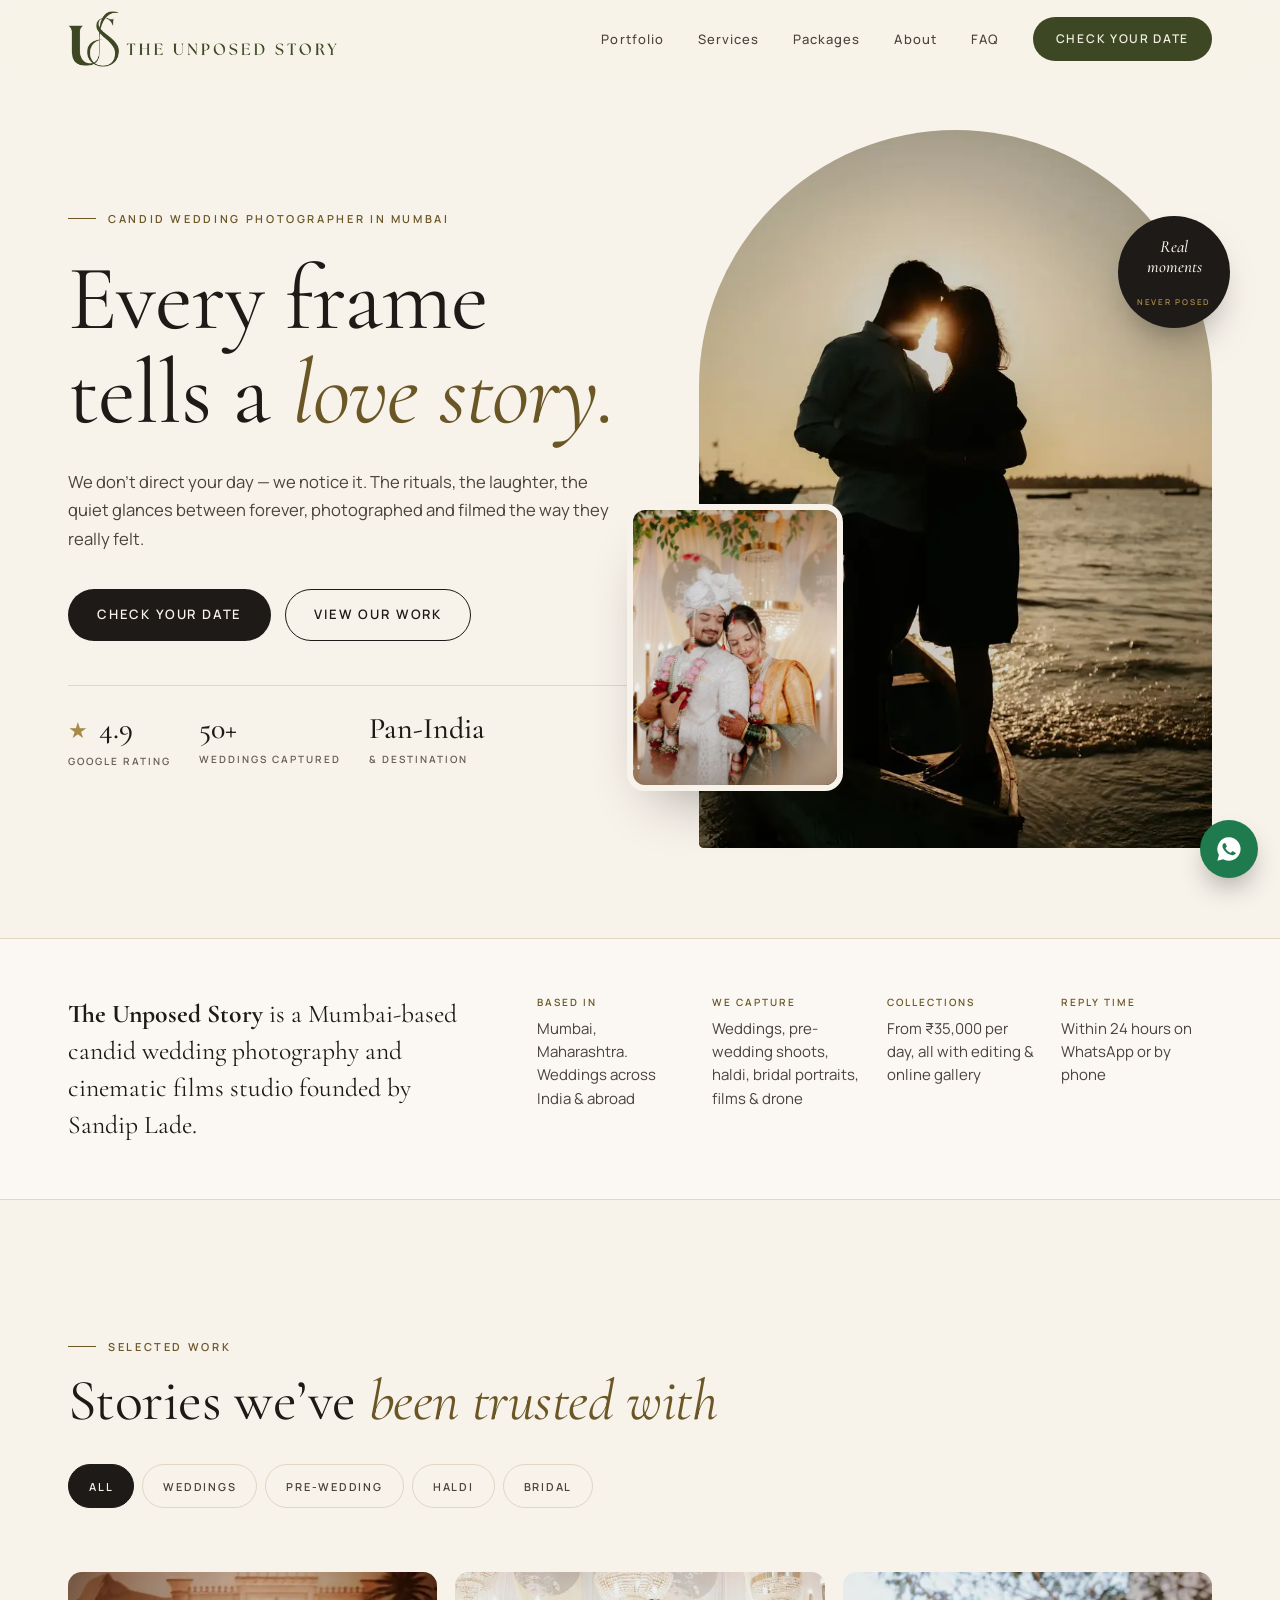
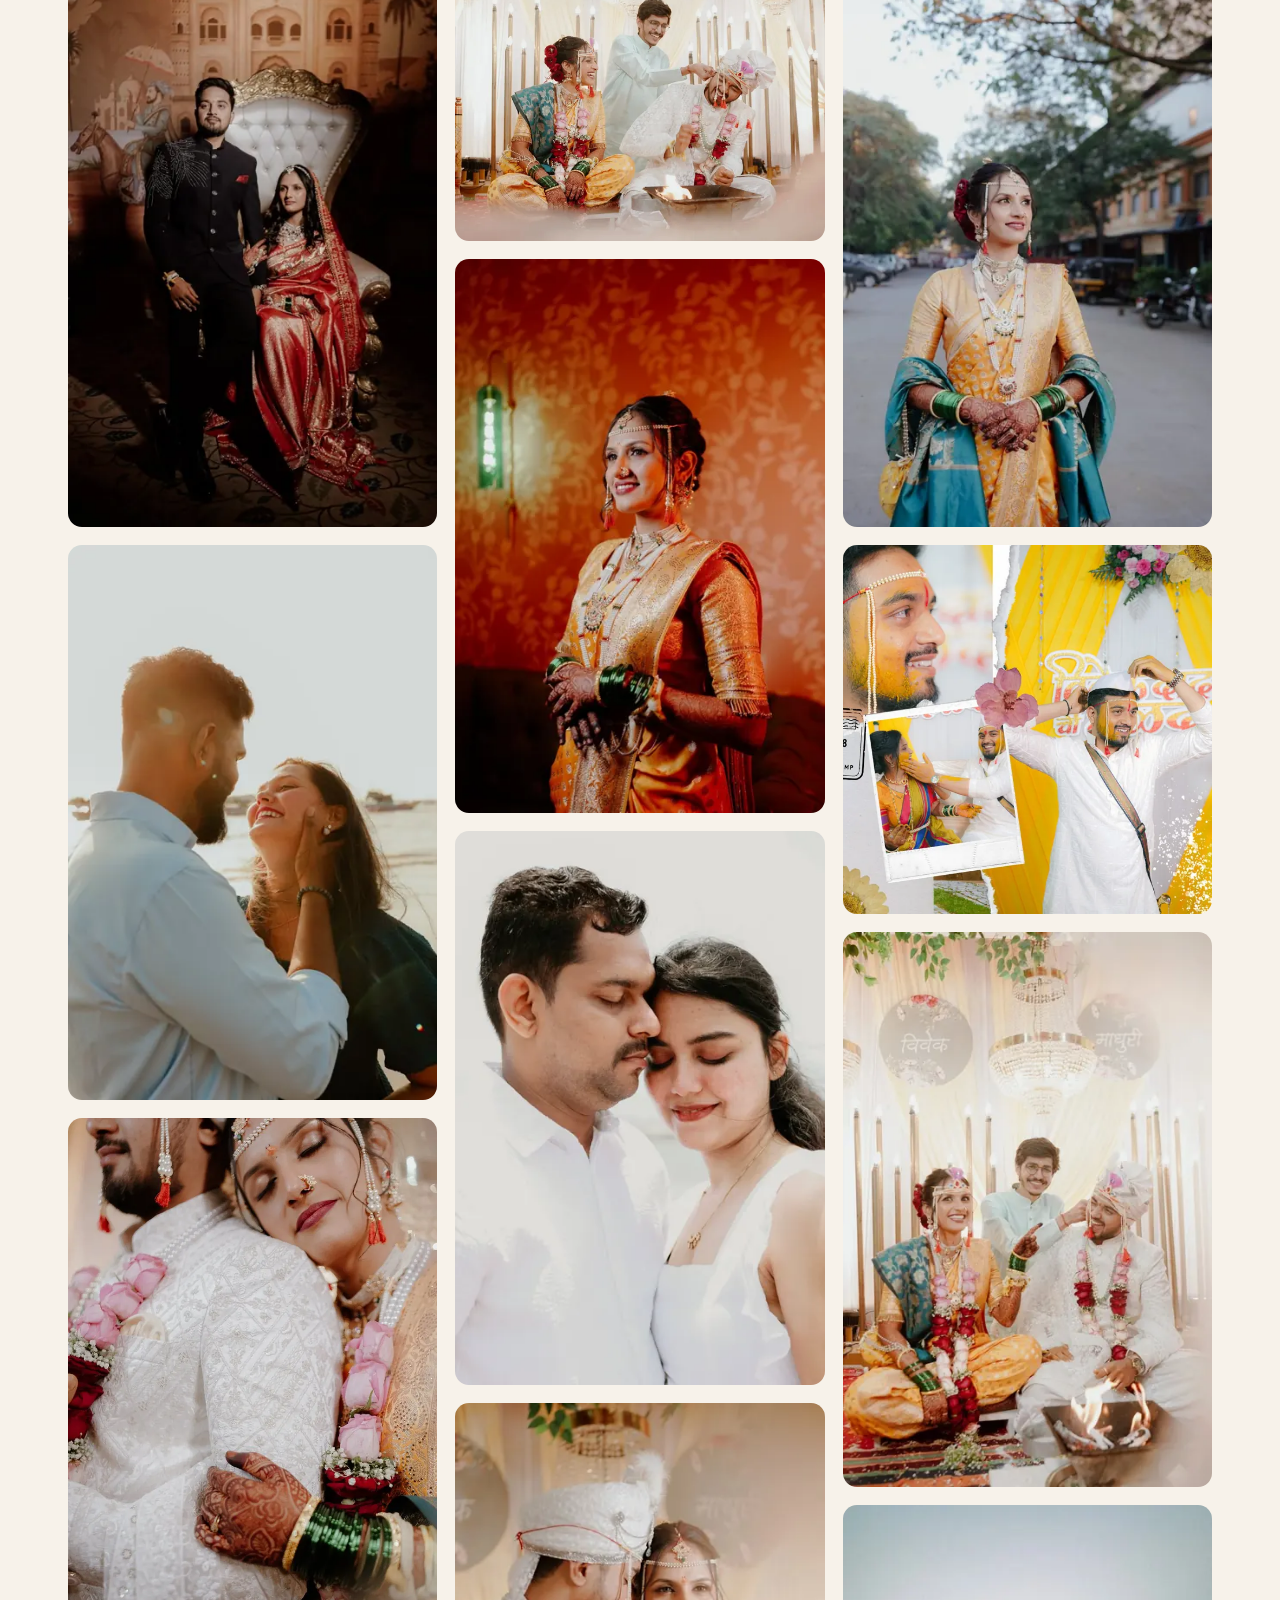
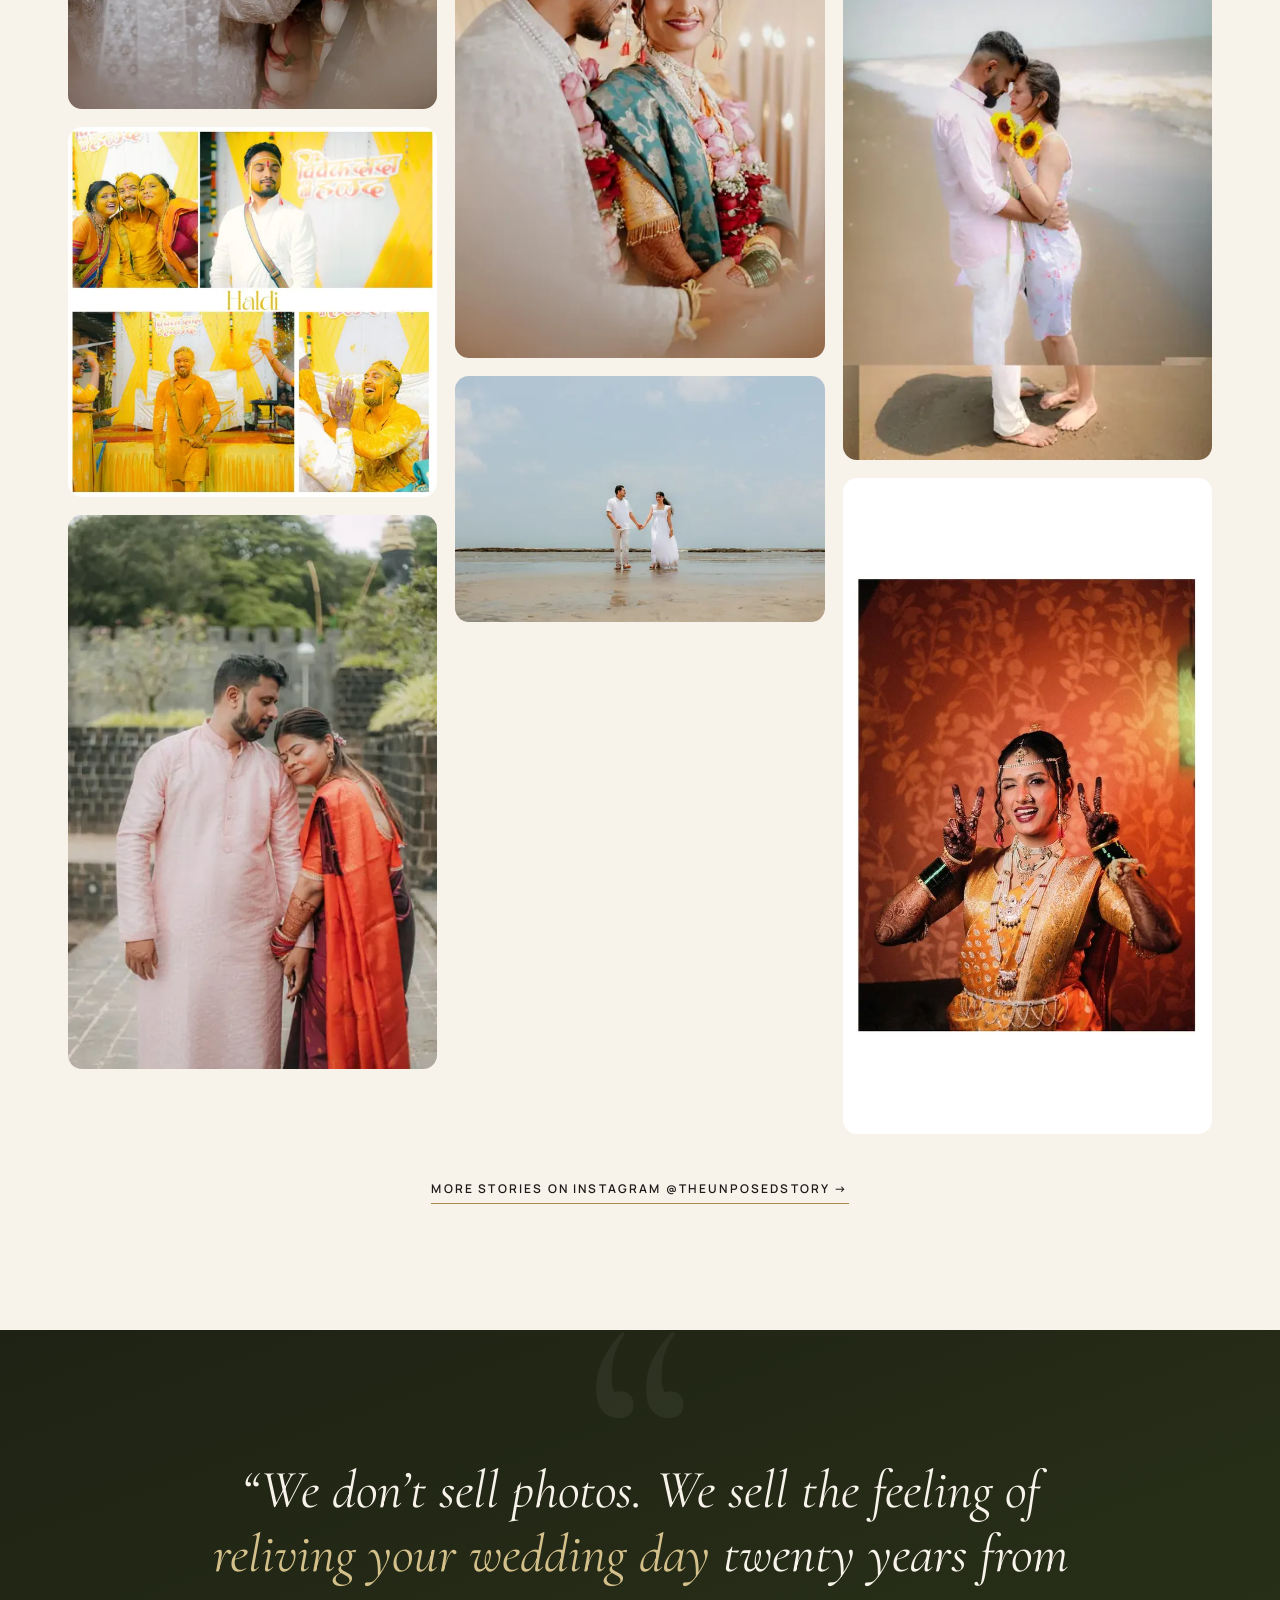
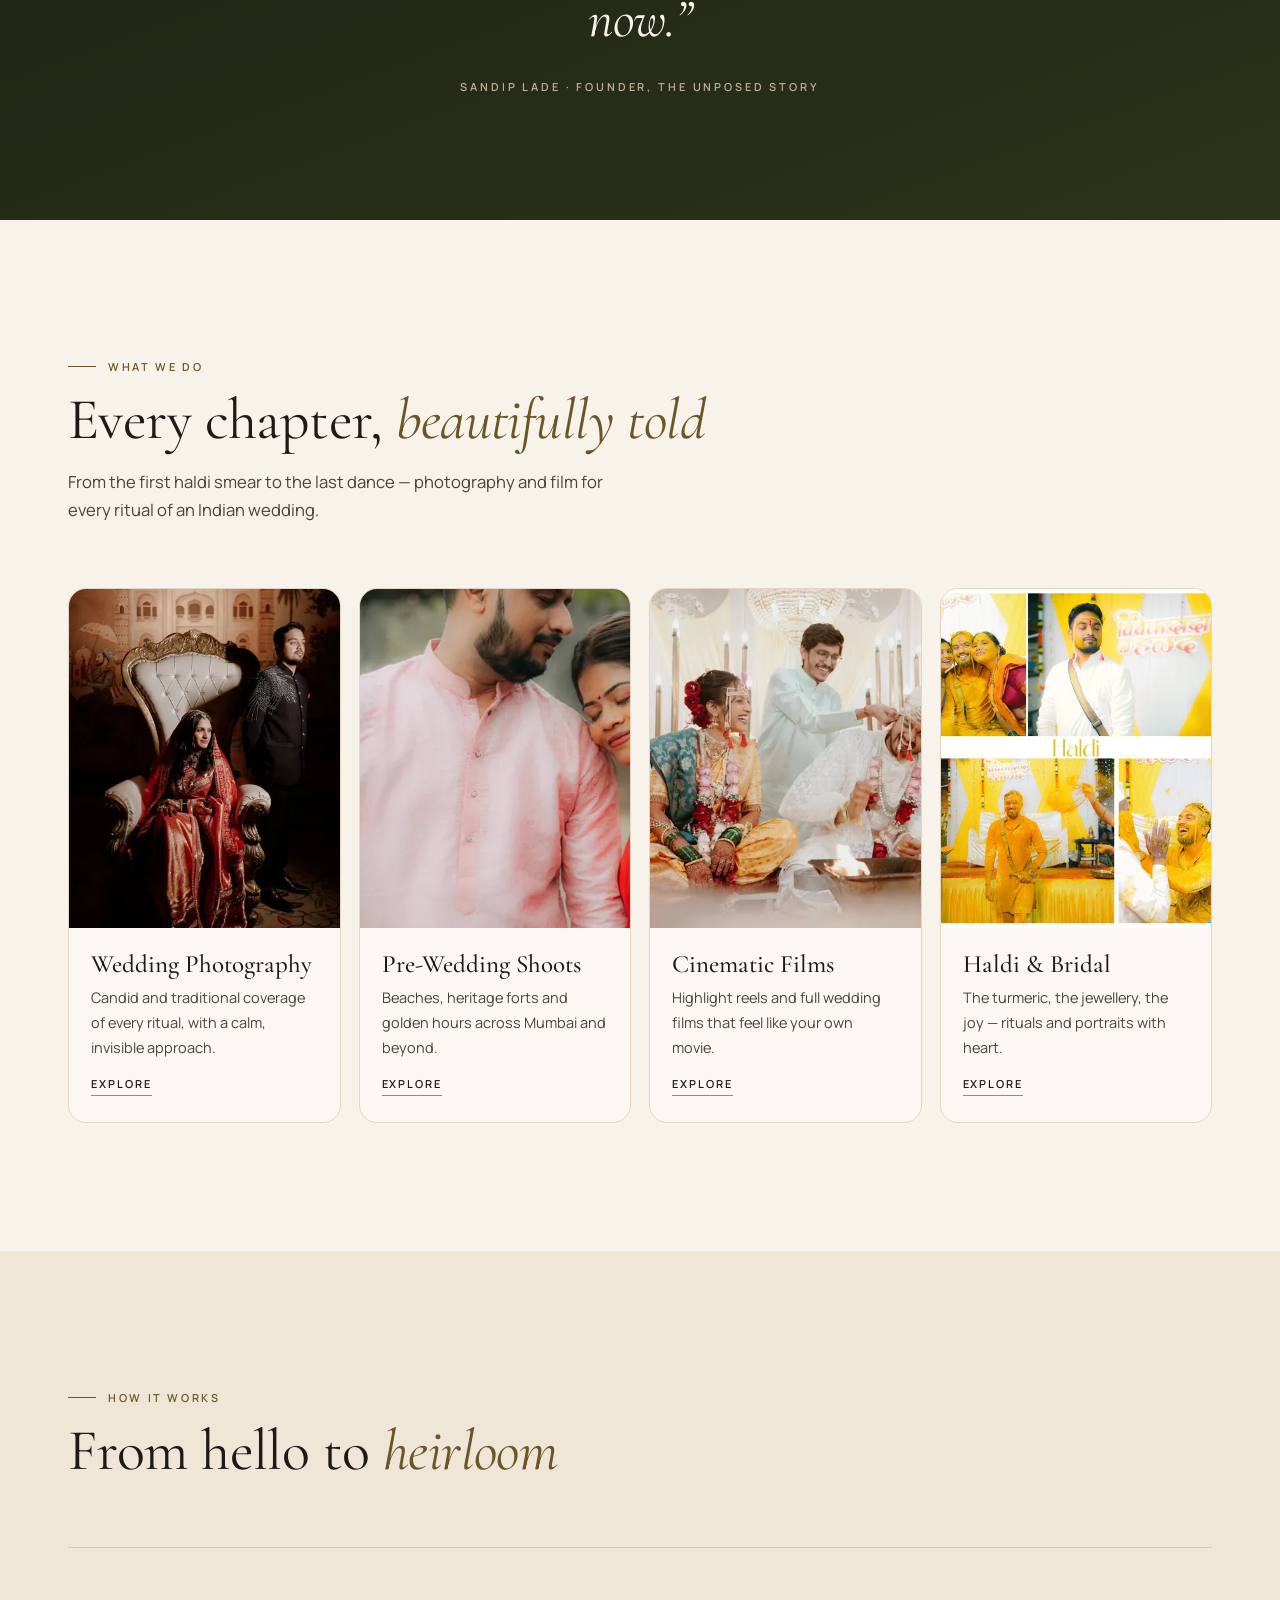
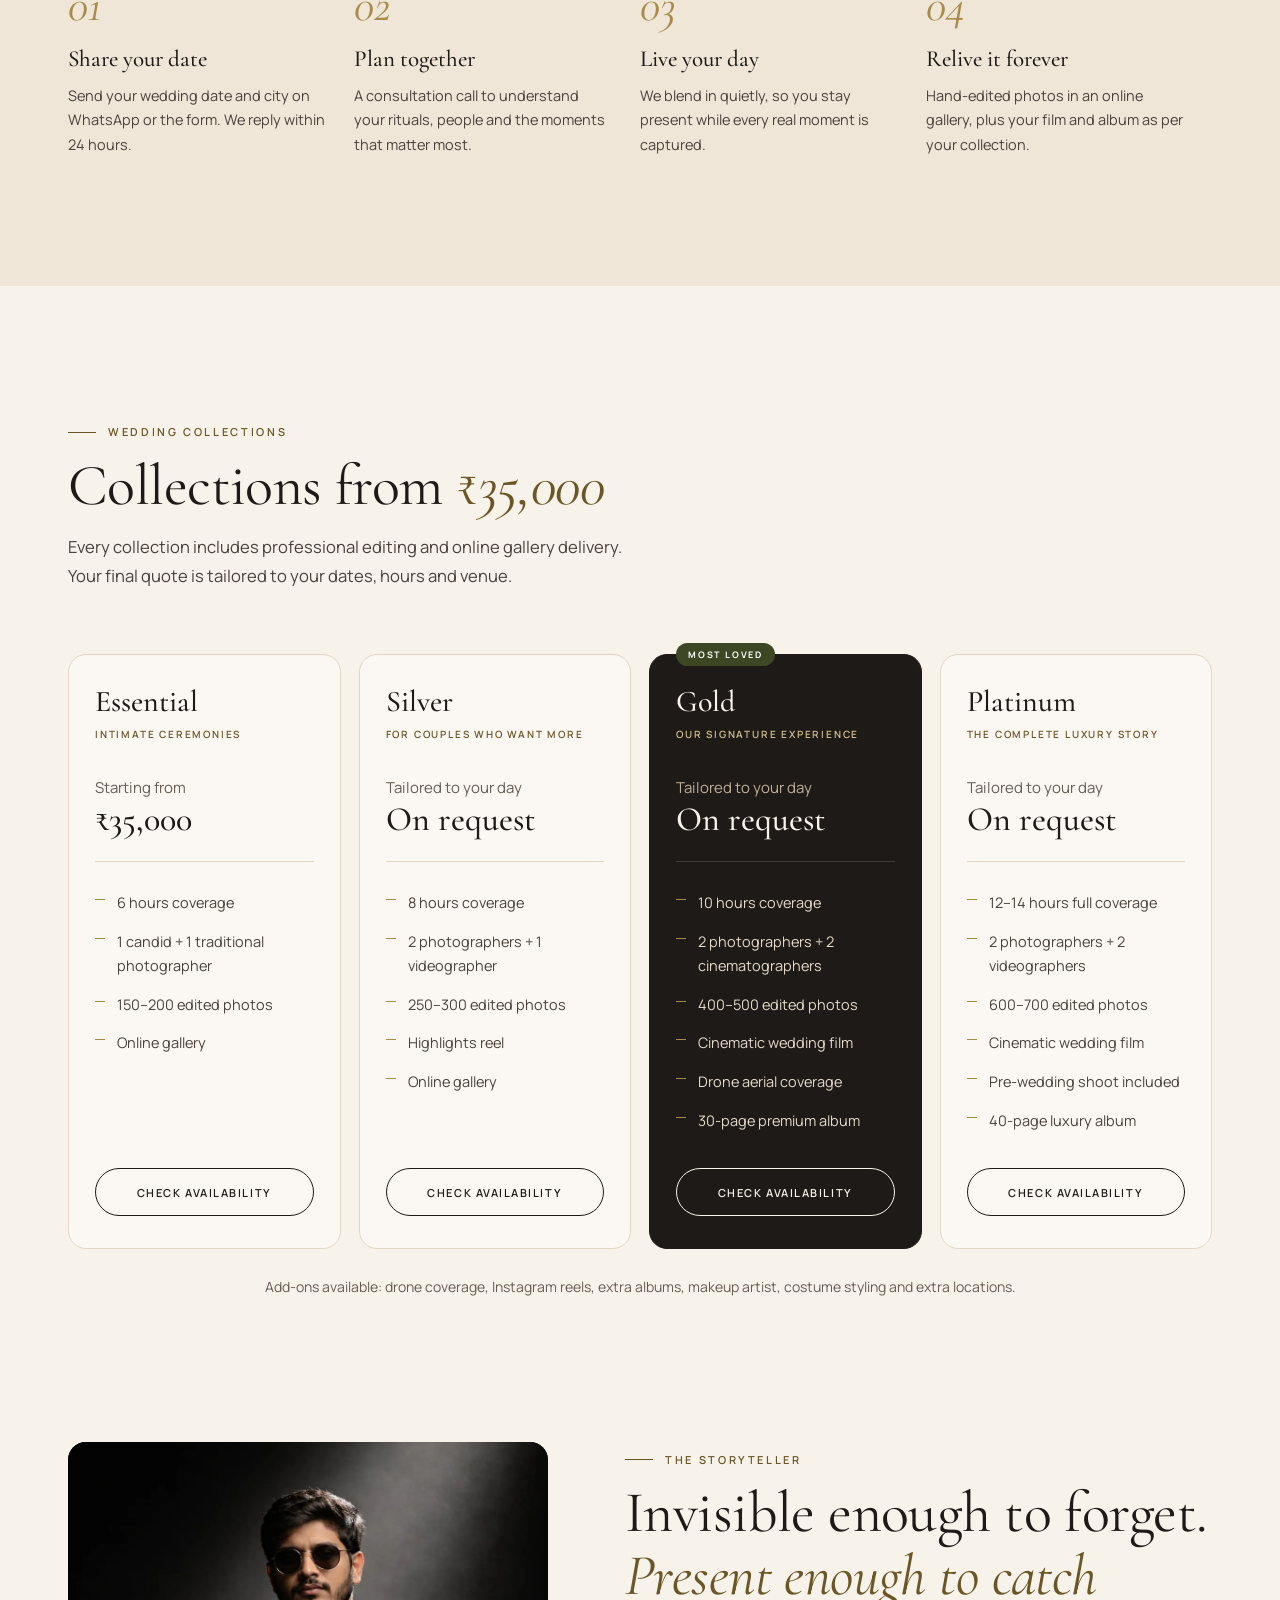
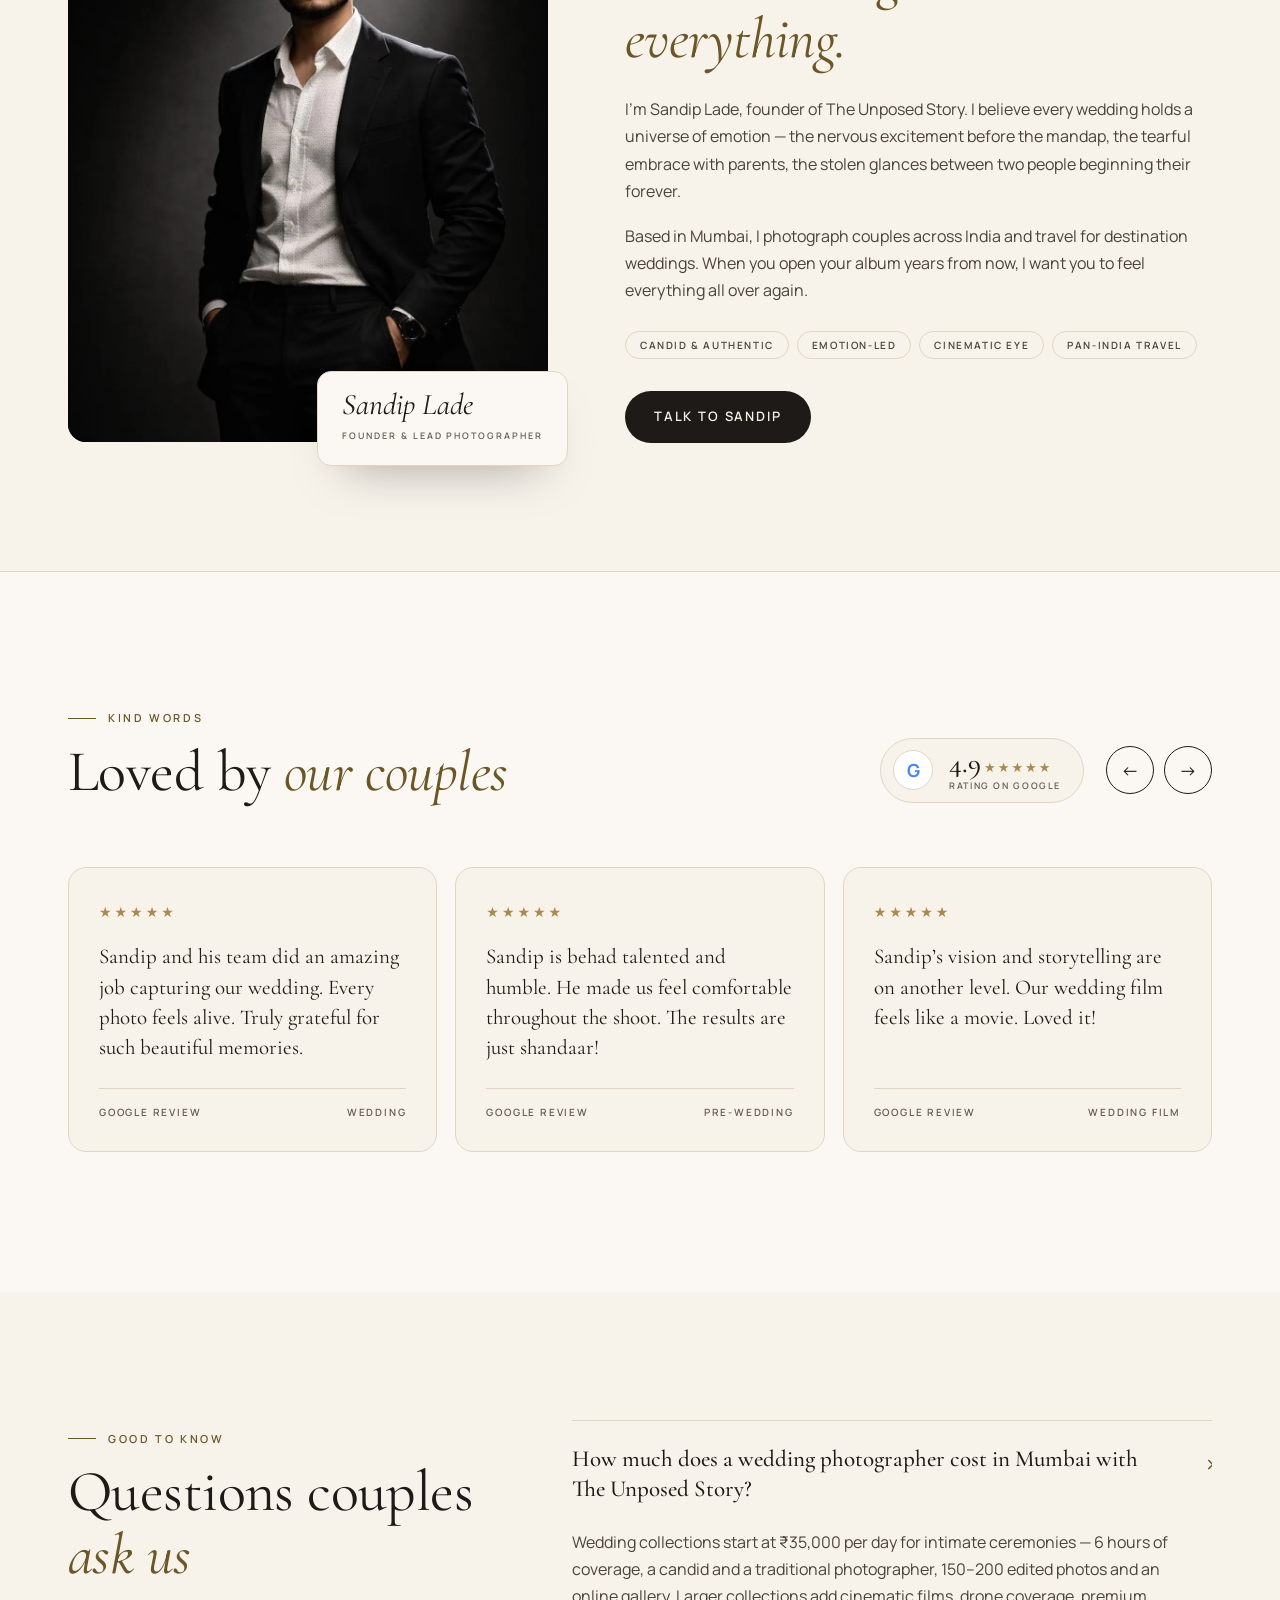
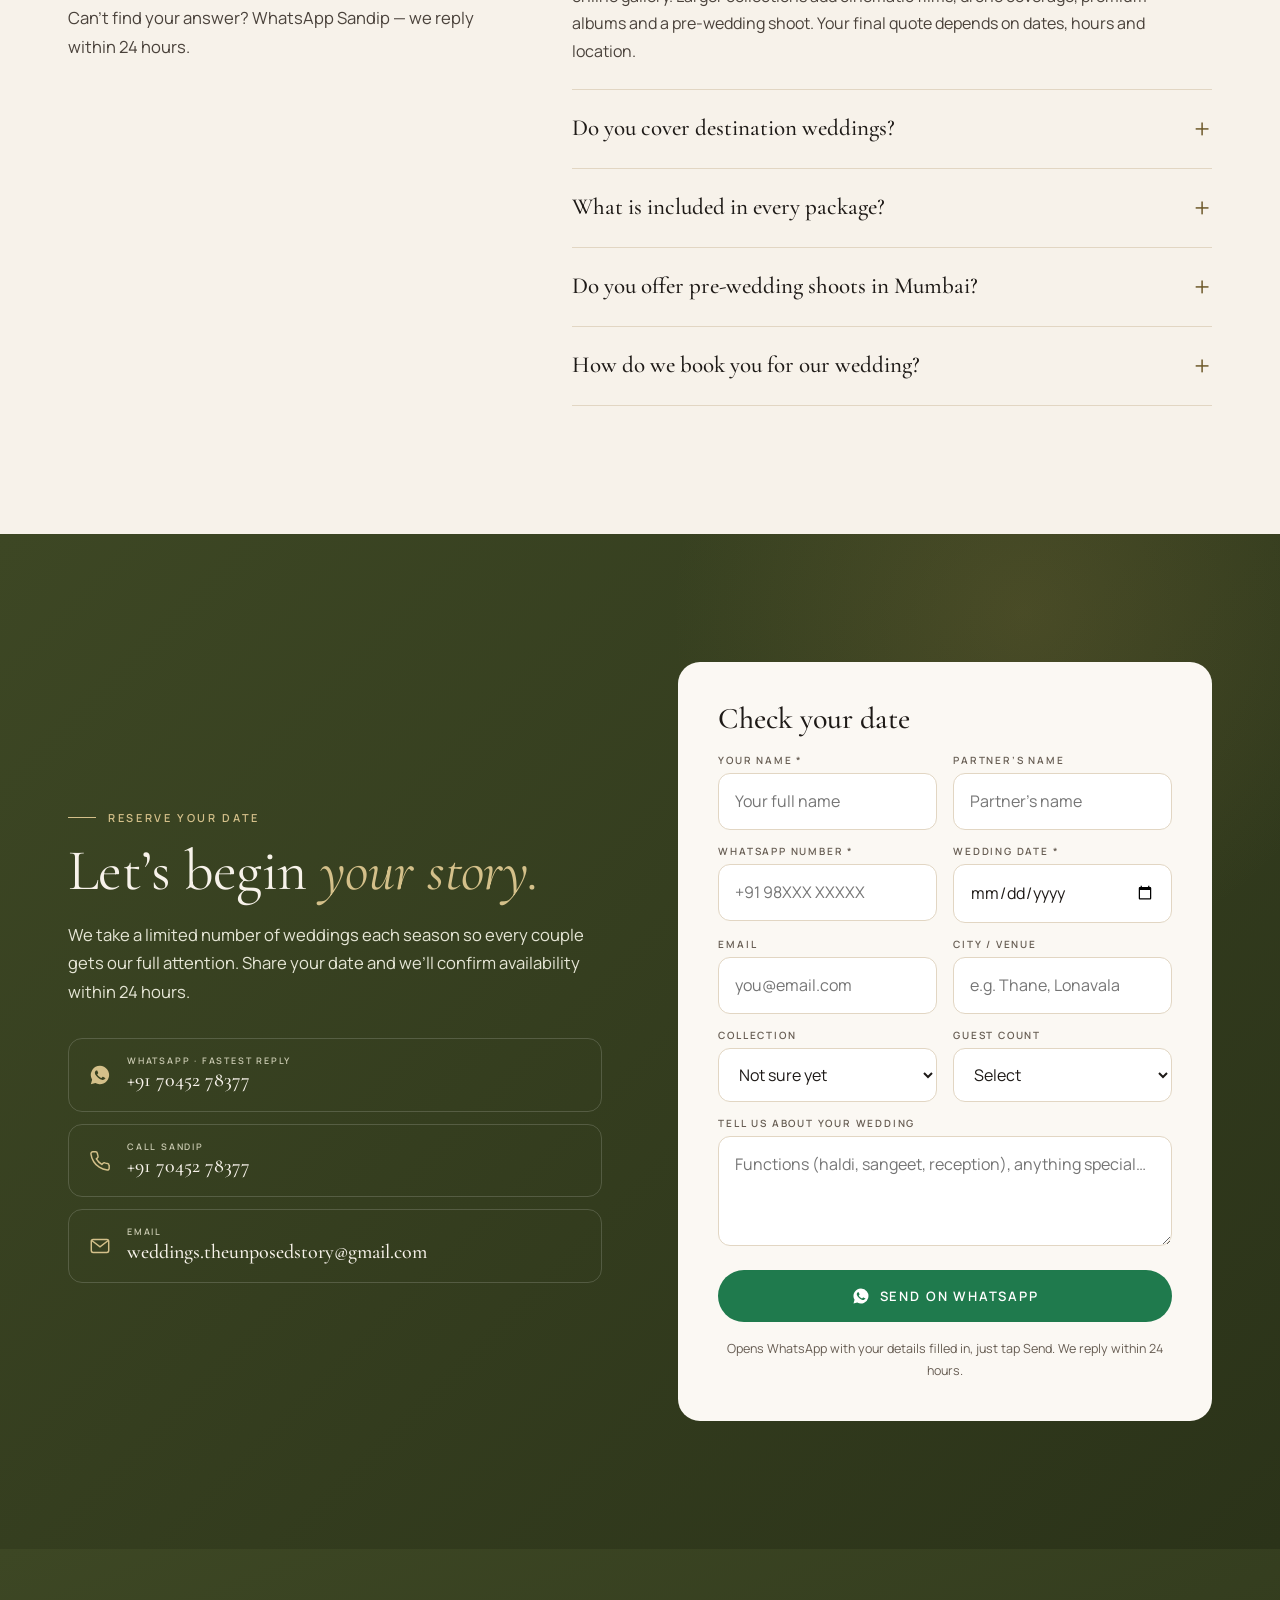
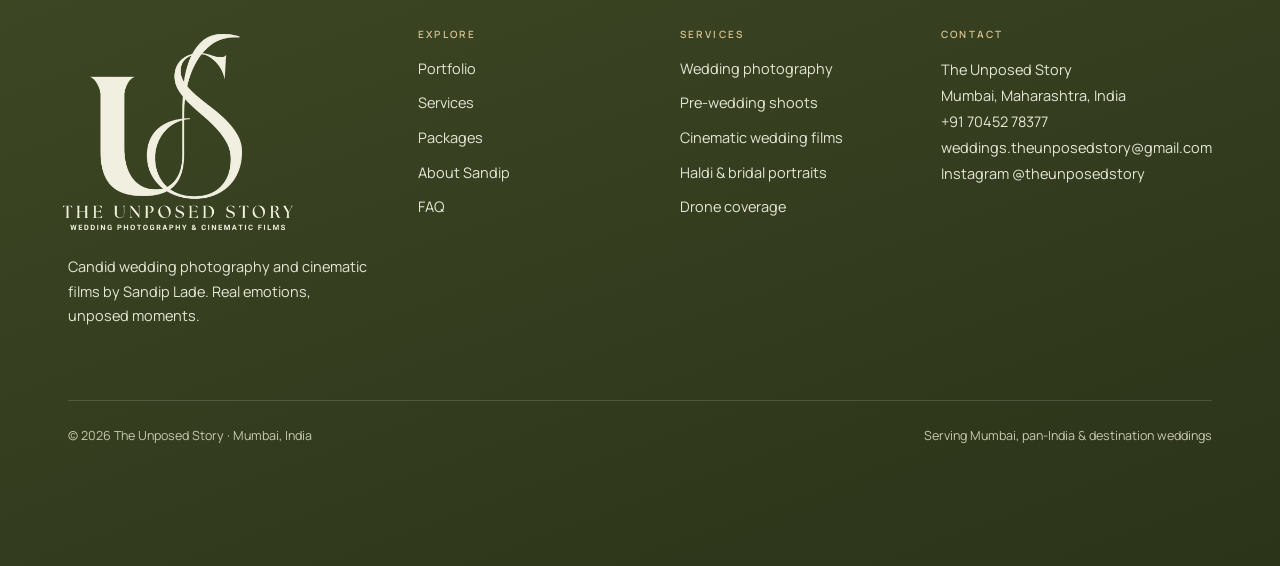
==== commit d8a76cb4: "Speed and accessibility tuning; add llms.txt - Lighter 720w hero for phones and preload that matches" ====
--- a/index.html
+++ b/index.html
@@ -24,7 +24,7 @@
 <link rel="preconnect" href="https://fonts.googleapis.com"><link rel="preconnect" href="https://fonts.gstatic.com" crossorigin>
 <link rel="preload" as="style" href="https://fonts.googleapis.com/css2?family=Cormorant+Garamond:ital,wght@0,400;0,500;1,400;1,500&family=Manrope:wght@400;500;600;700&display=swap" onload="this.onload=null;this.rel='stylesheet'">
 <noscript><link rel="stylesheet" href="https://fonts.googleapis.com/css2?family=Cormorant+Garamond:ital,wght@0,400;0,500;1,400;1,500&family=Manrope:wght@400;500;600;700&display=swap"></noscript>
-<link rel="preload" as="image" href="assets/img/hero-couple-sunset.webp" fetchpriority="high">
+<link rel="preload" as="image" href="assets/img/hero-couple-sunset.webp" imagesrcset="assets/img/hero-couple-sunset-sm.webp 427w, assets/img/hero-couple-sunset-720.webp 720w, assets/img/hero-couple-sunset.webp 933w" imagesizes="(max-width:720px) 100vw, 520px" fetchpriority="high">
 <link rel="stylesheet" href="assets/site.css">
 <script>document.documentElement.classList.add('js')</script>
 <!-- Structured data: business entity (SEO + GEO) -->
@@ -111,7 +111,7 @@
       </div>
     </div>
     <div class="hero-art">
-      <div class="arch"><img src="assets/img/hero-couple-sunset.webp" srcset="assets/img/hero-couple-sunset-sm.webp 427w, assets/img/hero-couple-sunset.webp 933w" sizes="(max-width:720px) 100vw, 520px" width="933" height="1400" alt="Couple silhouetted at sunset by the sea in Mumbai" fetchpriority="high"></div>
+      <div class="arch"><img src="assets/img/hero-couple-sunset.webp" srcset="assets/img/hero-couple-sunset-sm.webp 427w, assets/img/hero-couple-sunset-720.webp 720w, assets/img/hero-couple-sunset.webp 933w" sizes="(max-width:720px) 100vw, 520px" width="933" height="1400" alt="Couple silhouetted at sunset by the sea in Mumbai" fetchpriority="high"></div>
       <div class="inset"><img src="assets/img/couple-embrace-mandap-sm.webp" width="426" height="640" alt="Bride and groom smiling at their wedding mandap" loading="lazy"></div>
       <div class="seal">Real<br>moments<small>Never posed</small></div>
     </div>
@@ -337,9 +337,9 @@
         <a href="./" aria-label="The Unposed Story — home"><picture><source srcset="assets/img/logo-cream.webp" type="image/webp"><img class="ftr-logo" src="assets/img/logo-cream.png" width="900" height="774" alt="The Unposed Story — Wedding Photography &amp; Cinematic Films logo" loading="lazy"></picture></a>
         <p style="margin-top:20px;max-width:34ch">Candid wedding photography and cinematic films by Sandip Lade. Real emotions, unposed moments.</p>
       </div>
-      <div><h4>Explore</h4><ul><li><a href="#work">Portfolio</a></li><li><a href="#services">Services</a></li><li><a href="#packages">Packages</a></li><li><a href="#about">About Sandip</a></li><li><a href="#faq">FAQ</a></li></ul></div>
-      <div><h4>Services</h4><ul><li><a href="wedding-photography/">Wedding photography</a></li><li><a href="pre-wedding-shoot/">Pre-wedding shoots</a></li><li><a href="cinematic-wedding-films/">Cinematic wedding films</a></li><li><a href="haldi-bridal-photography/">Haldi &amp; bridal portraits</a></li><li><a href="cinematic-wedding-films/">Drone coverage</a></li></ul></div>
-      <div><h4>Contact</h4><address>The Unposed Story<br>Mumbai, Maharashtra, India<br><a href="tel:+917045278377">+91 70452 78377</a><br><a href="mailto:weddings.theunposedstory@gmail.com">weddings.theunposedstory@gmail.com</a><br><a href="https://instagram.com/theunposedstory" target="_blank" rel="noopener">Instagram @theunposedstory</a></address></div>
+      <div><h3 class="ftr-h">Explore</h3><ul><li><a href="#work">Portfolio</a></li><li><a href="#services">Services</a></li><li><a href="#packages">Packages</a></li><li><a href="#about">About Sandip</a></li><li><a href="#faq">FAQ</a></li></ul></div>
+      <div><h3 class="ftr-h">Services</h3><ul><li><a href="wedding-photography/">Wedding photography</a></li><li><a href="pre-wedding-shoot/">Pre-wedding shoots</a></li><li><a href="cinematic-wedding-films/">Cinematic wedding films</a></li><li><a href="haldi-bridal-photography/">Haldi &amp; bridal portraits</a></li><li><a href="cinematic-wedding-films/">Drone coverage</a></li></ul></div>
+      <div><h3 class="ftr-h">Contact</h3><address>The Unposed Story<br>Mumbai, Maharashtra, India<br><a href="tel:+917045278377">+91 70452 78377</a><br><a href="mailto:weddings.theunposedstory@gmail.com">weddings.theunposedstory@gmail.com</a><br><a href="https://instagram.com/theunposedstory" target="_blank" rel="noopener">Instagram @theunposedstory</a></address></div>
     </div>
     <div class="ftr-bot"><span>© <span id="yr">2026</span> The Unposed Story · Mumbai, India</span><span>Serving Mumbai, pan-India &amp; destination weddings</span></div>
   </div>
--- a/assets/site.css
+++ b/assets/site.css
@@ -1,8 +1,8 @@
 /* The Unposed Story — Editorial Luxury design system */
 :root{
   --ivory:#F7F2EA; --paper:#FBF8F3; --sand:#EFE6D8; --line:#E2D6C3;
-  --ink:#1E1A17; --ink-2:#4A423B; --muted:#7A6F64;
-  --gold:#A88B4A; --gold-d:#7D6630; --wine:#3D4724; --wine-d:#2B3319;
+  --ink:#1E1A17; --ink-2:#4A423B; --muted:#675D53;
+  --gold:#A88B4A; --gold-d:#6B5626; --wine:#3D4724; --wine-d:#2B3319;
   --brand:'Cormorant Garamond',Georgia,serif;
   --serif:'Cormorant Garamond',Georgia,'Times New Roman',serif;
   --sans:'Manrope',system-ui,-apple-system,'Segoe UI',sans-serif;
@@ -230,7 +230,7 @@
 .ftr{background:var(--ink);color:#CFC4B6;padding:80px 0 120px;font-size:14.5px}
 .ftr-grid{display:grid;grid-template-columns:1.4fr 1fr 1fr 1.2fr;gap:40px}
 .ftr .brand b{color:var(--ivory)}
-.ftr h4{font:600 10px/1 var(--sans);letter-spacing:.22em;text-transform:uppercase;color:var(--gold);margin:0 0 18px}
+.ftr h4,.ftr .ftr-h{font:600 10px/1 var(--sans);letter-spacing:.22em;text-transform:uppercase;color:var(--gold);margin:0 0 18px}
 .ftr ul{list-style:none;margin:0;padding:0;display:grid;gap:10px}
 .ftr a:hover{color:var(--ivory)}
 .ftr address{font-style:normal;line-height:1.8}
@@ -425,3 +425,12 @@
 .cta .contact-list a{align-items:center}
 @media (max-width:1080px){.incl{grid-template-columns:1fr 1fr}.rel{grid-template-columns:1fr}}
 @media (max-width:720px){.incl{grid-template-columns:1fr;gap:10px}.incl-card{padding:18px}.incl-card h3{font-size:20px}.crumbs{padding-top:12px}}
+
+/* Accessibility: AA contrast for tags; gallery photos open via a real button */
+.pk .tag{background:var(--wine);color:#fff}
+.g-open{position:absolute;inset:0;z-index:1;background:transparent;border:0;padding:0;cursor:zoom-in;border-radius:inherit}
+.g-open:focus-visible{outline:3px solid var(--wine);outline-offset:-3px}
+.g-item figcaption{pointer-events:none}
+
+.ftr .ftr-h{color:#D6C38F}
+@media (max-width:720px){.ftr .ftr-h{font-size:11px}}
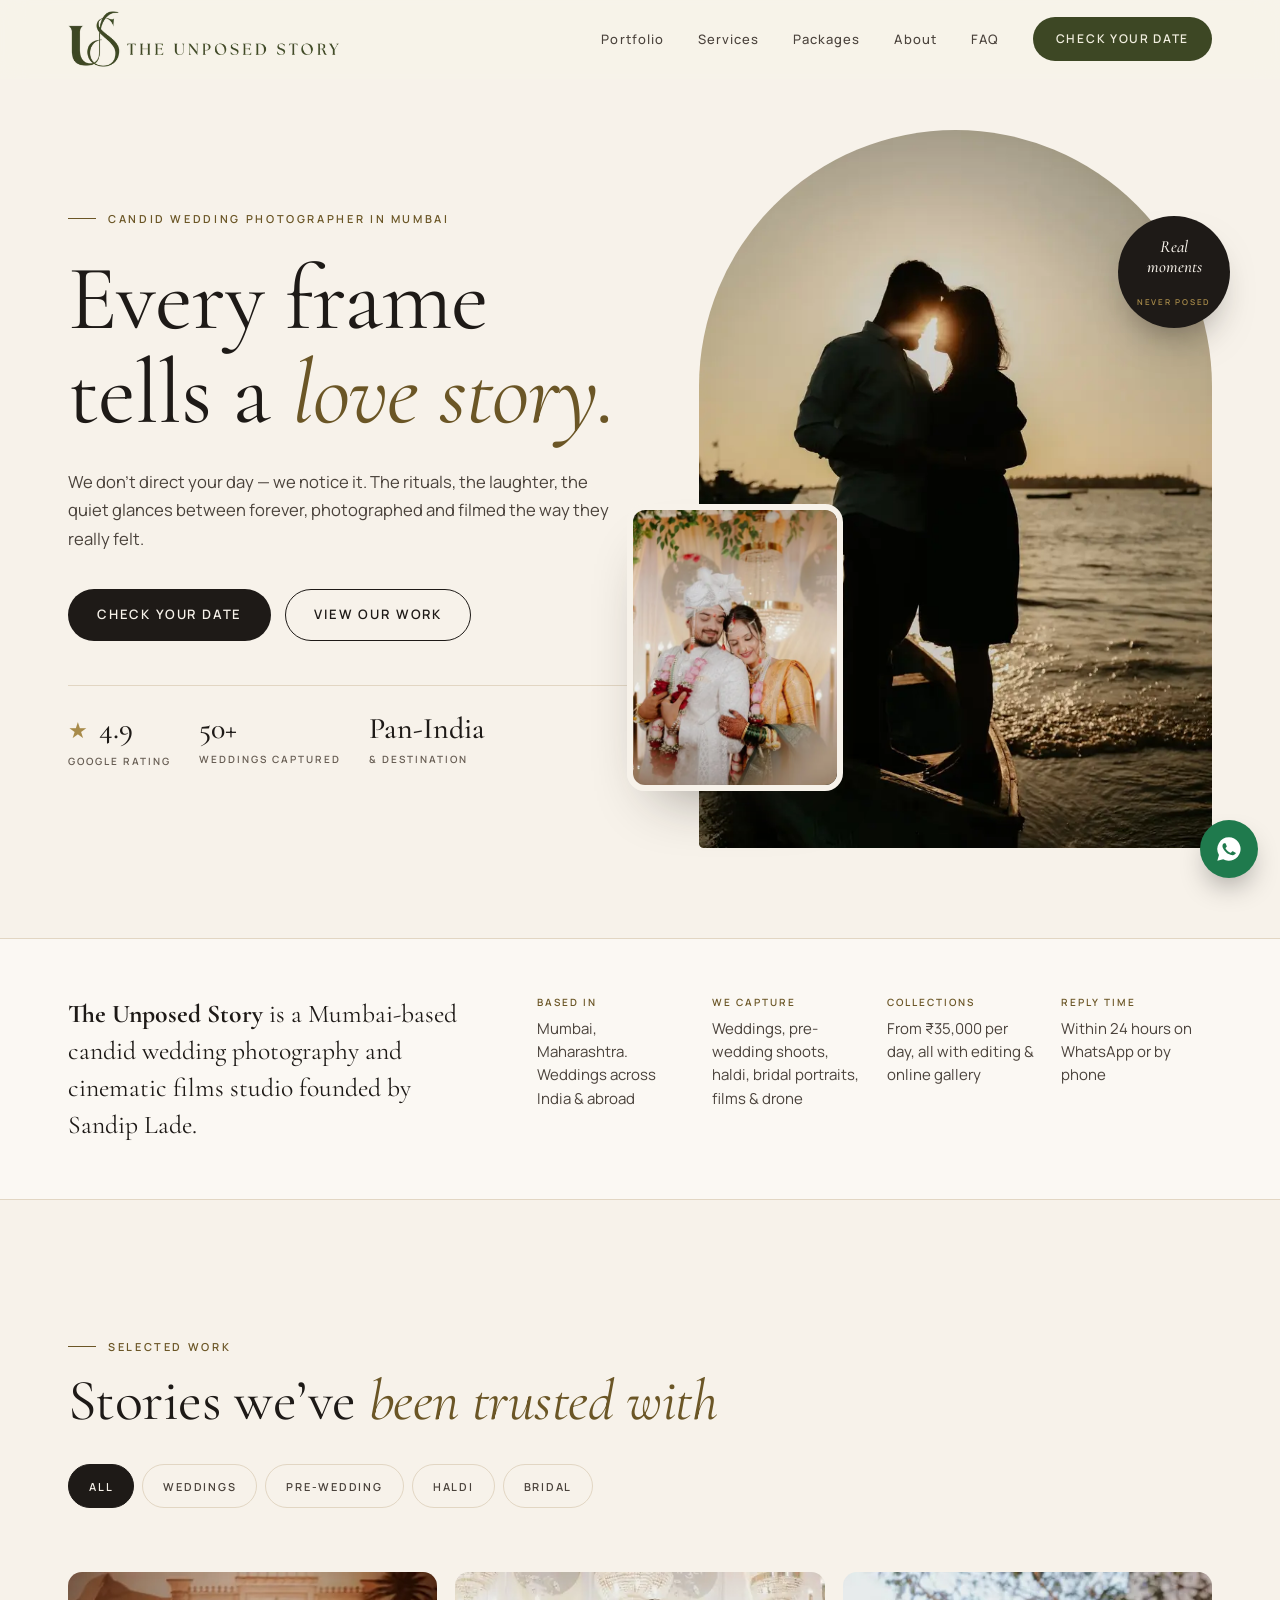
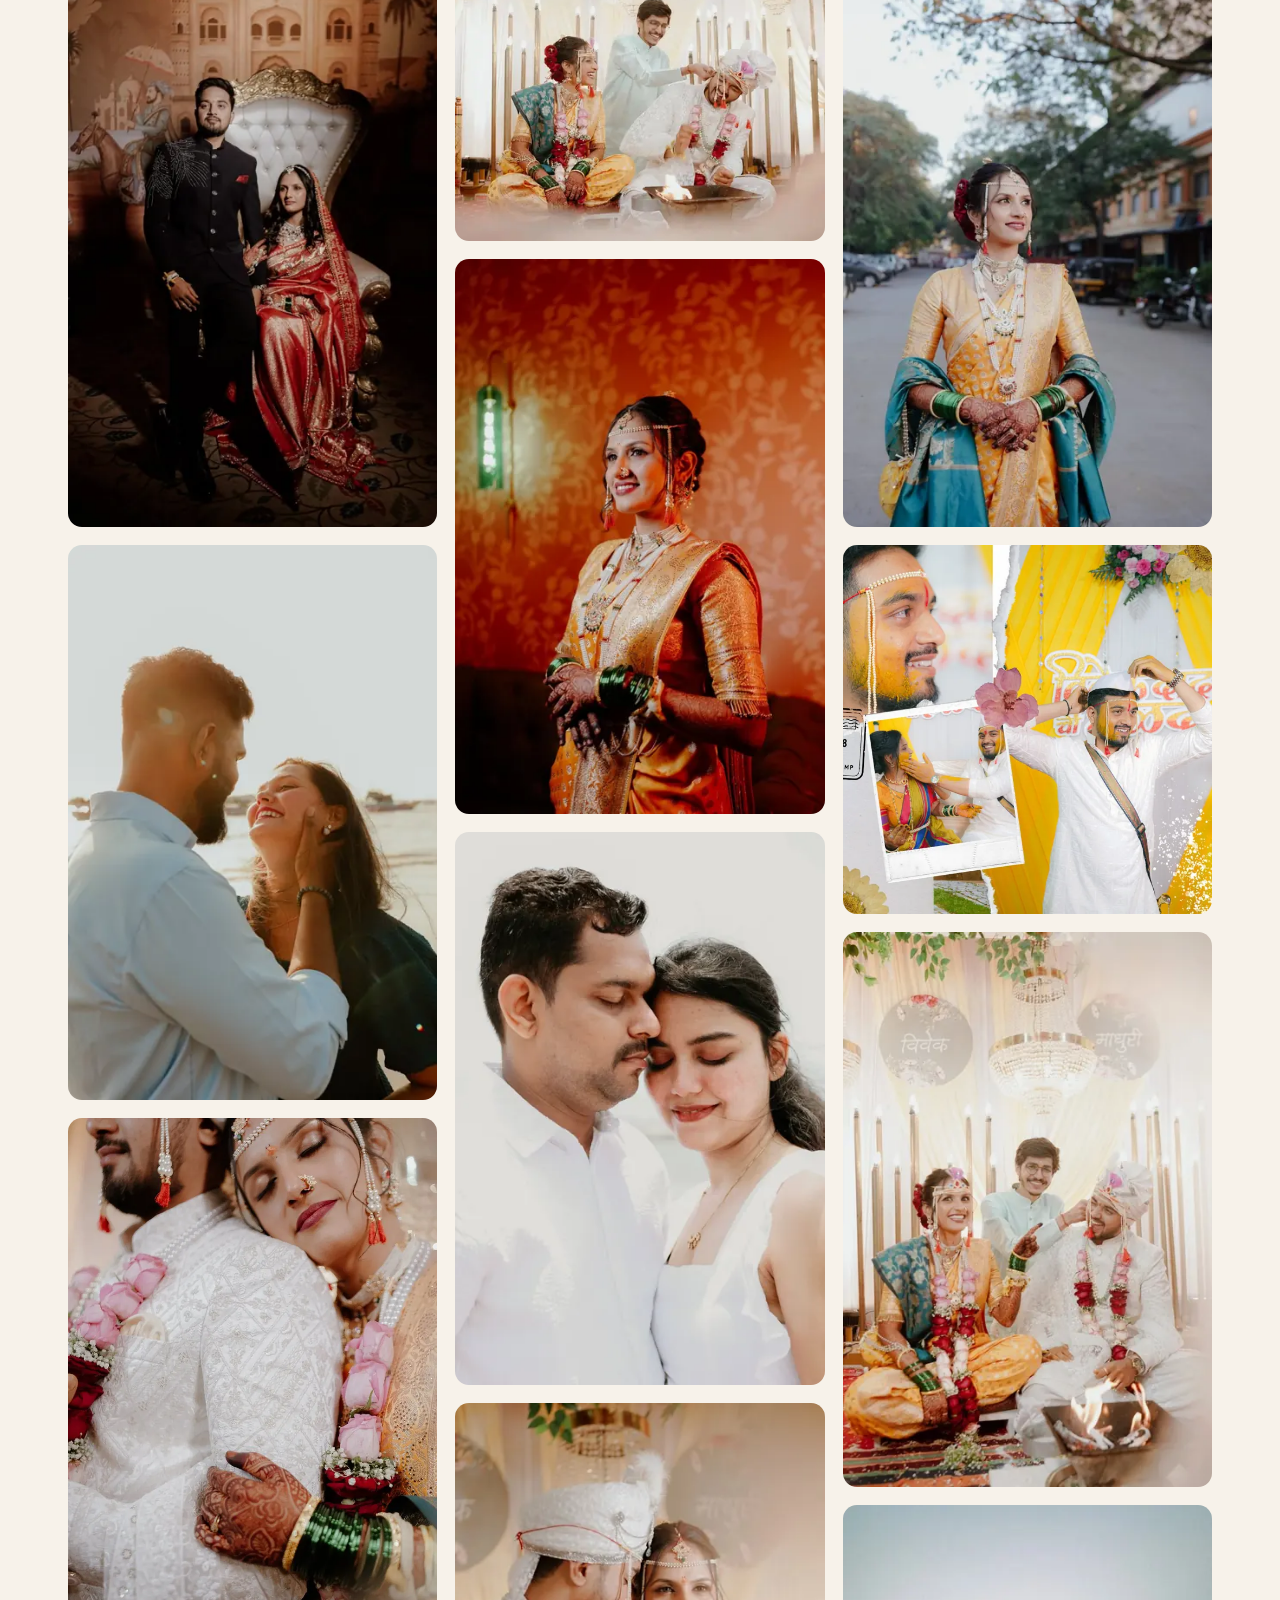
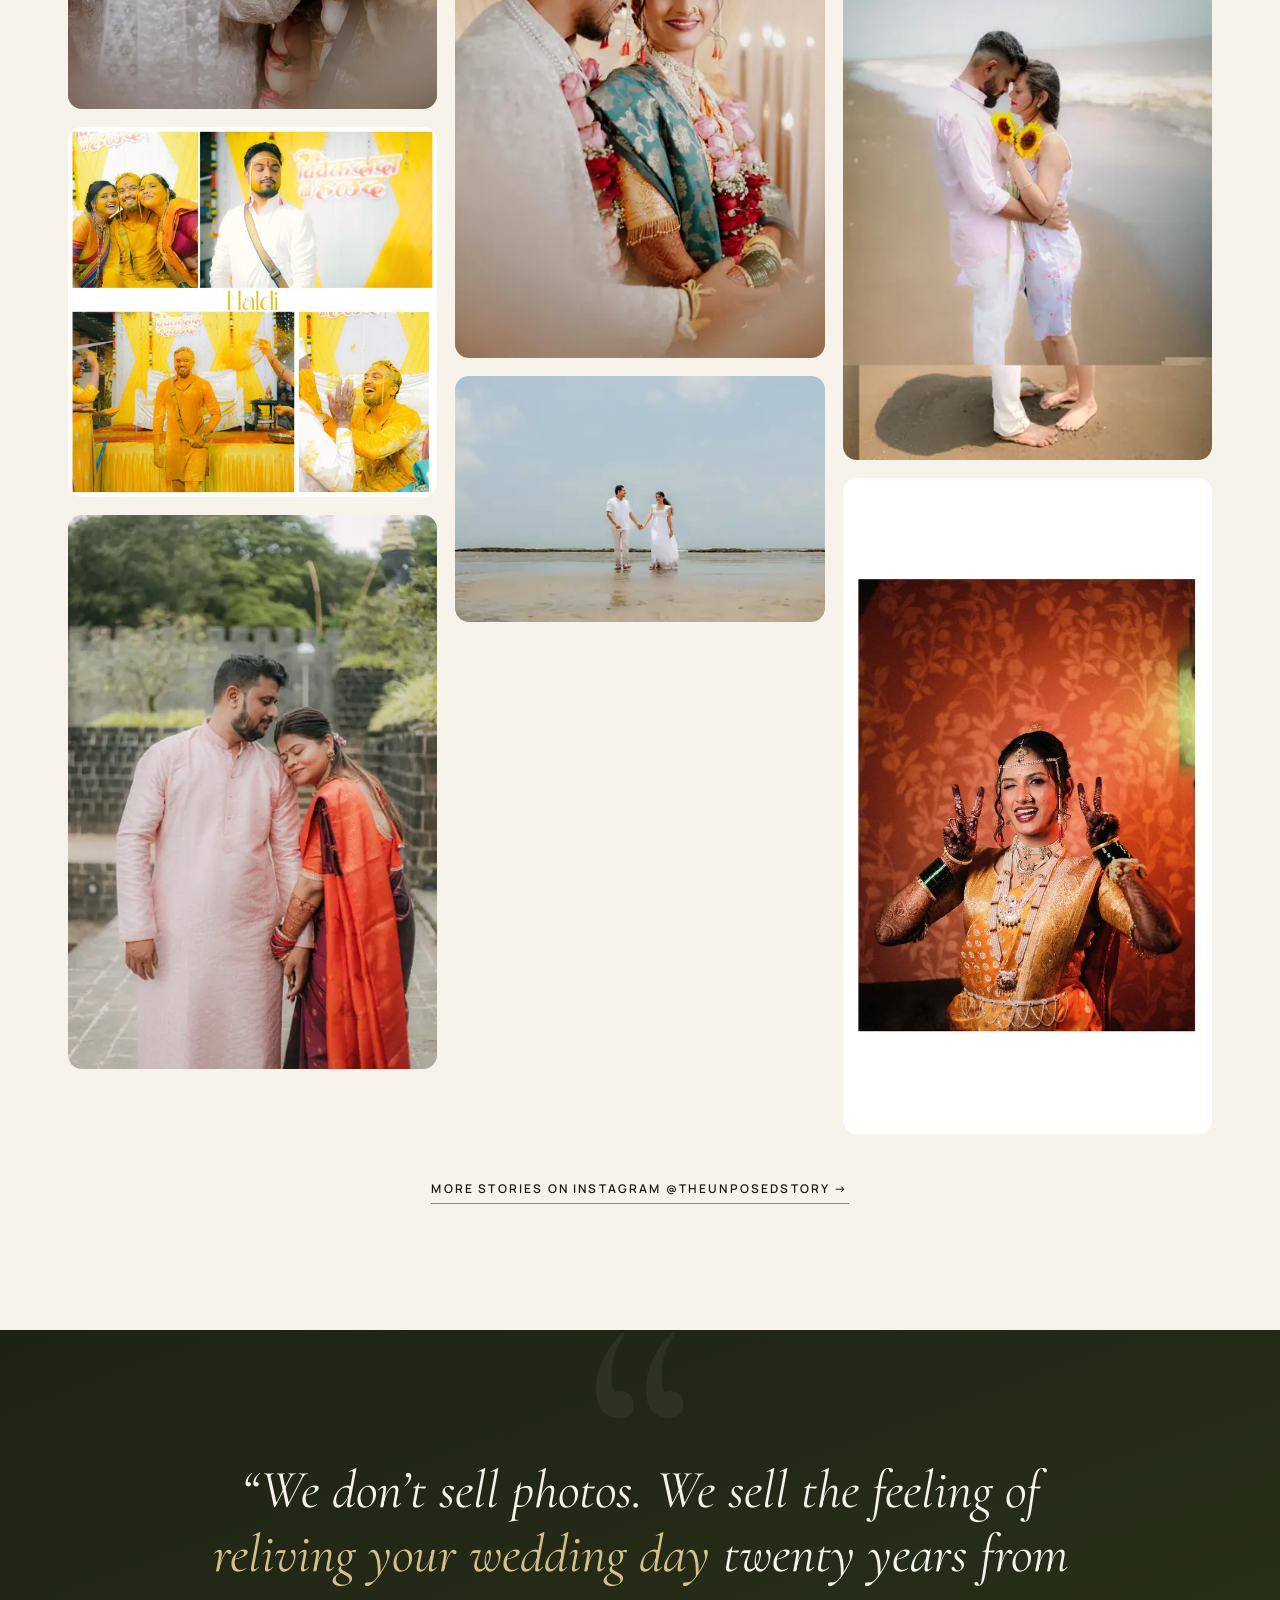
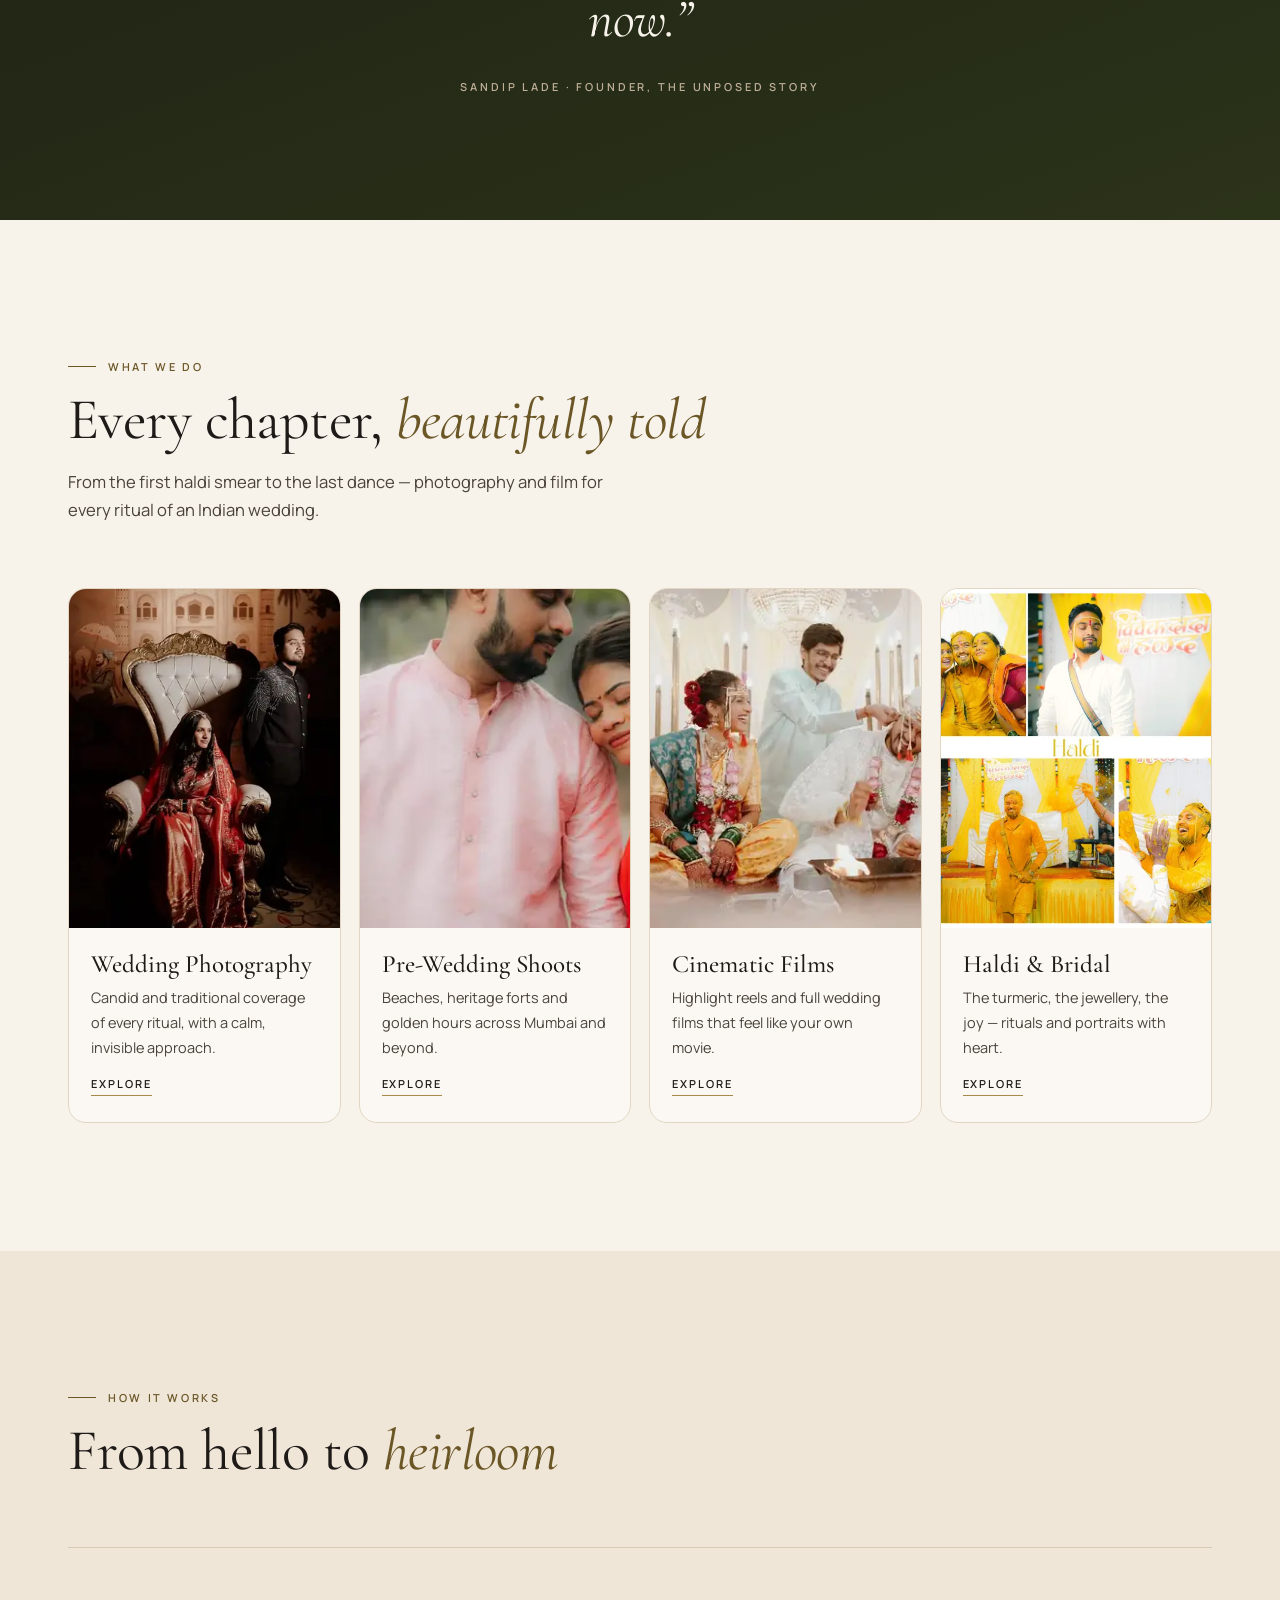
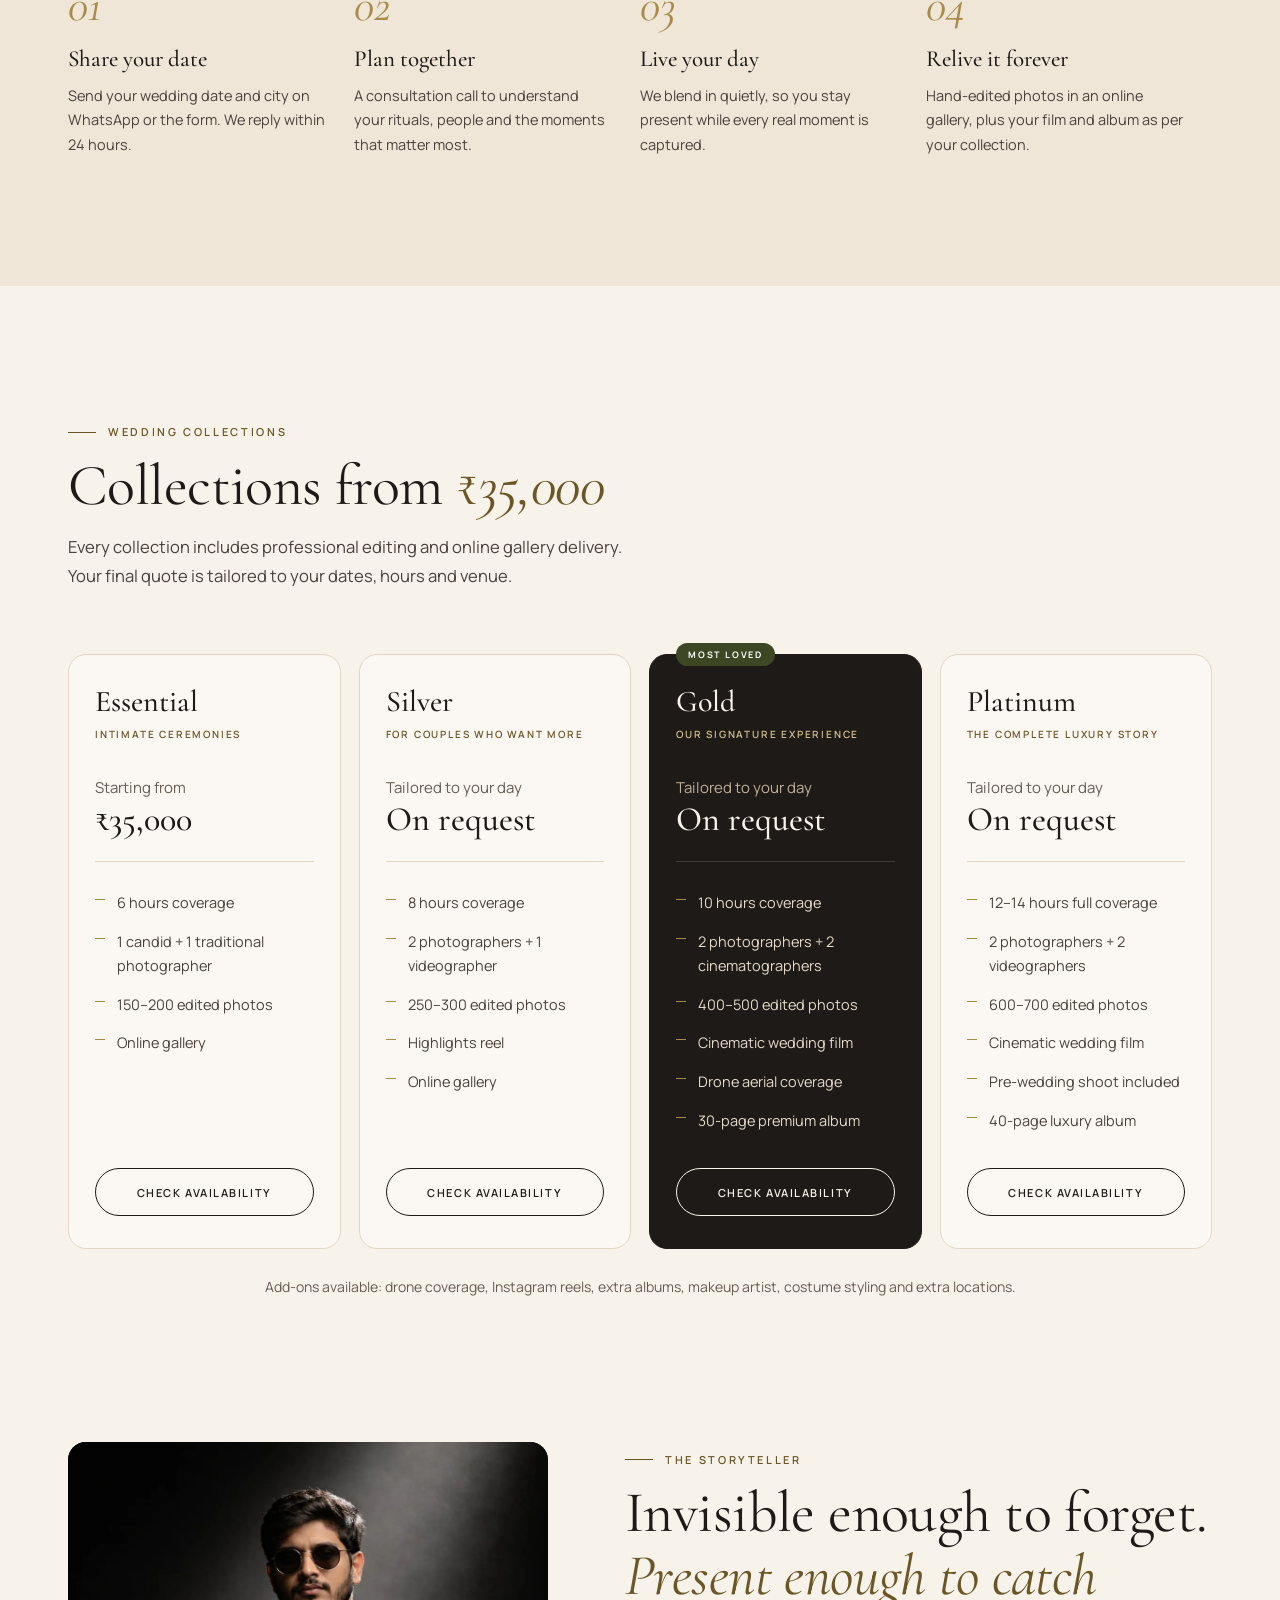
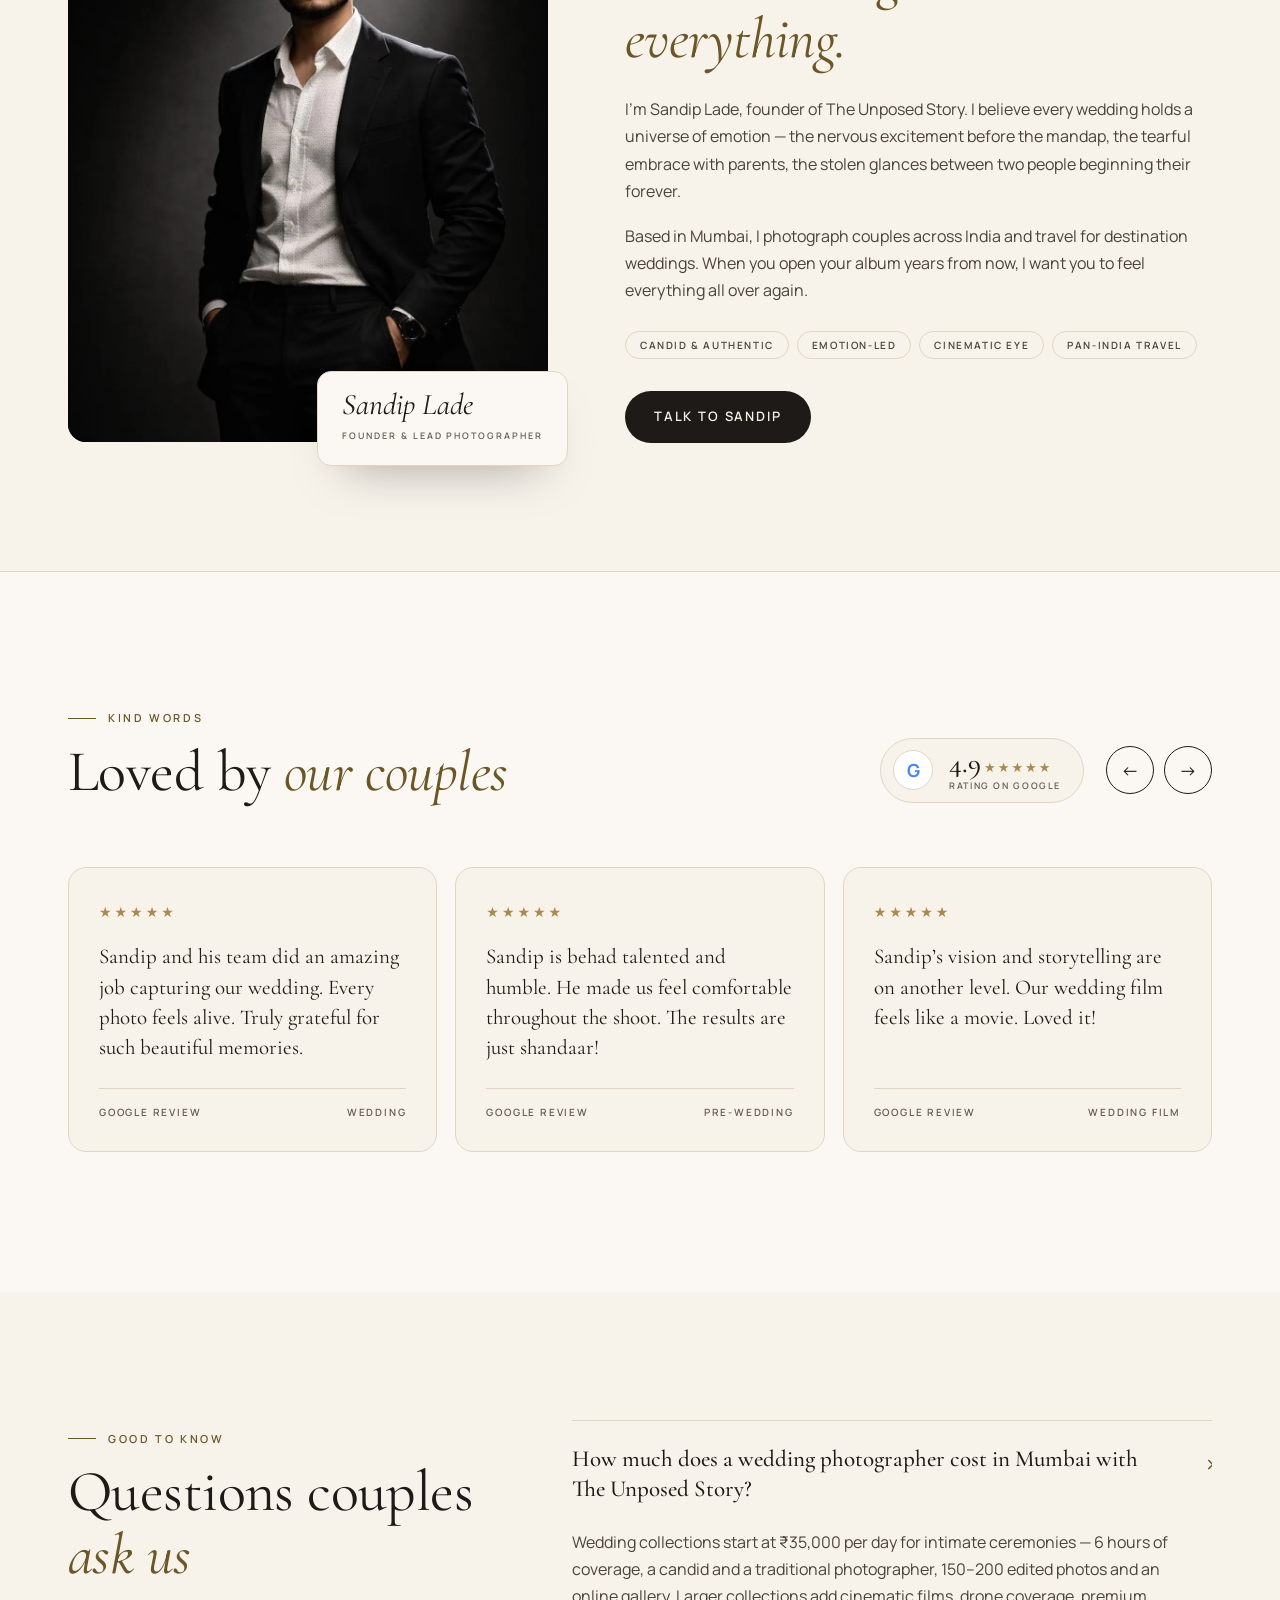
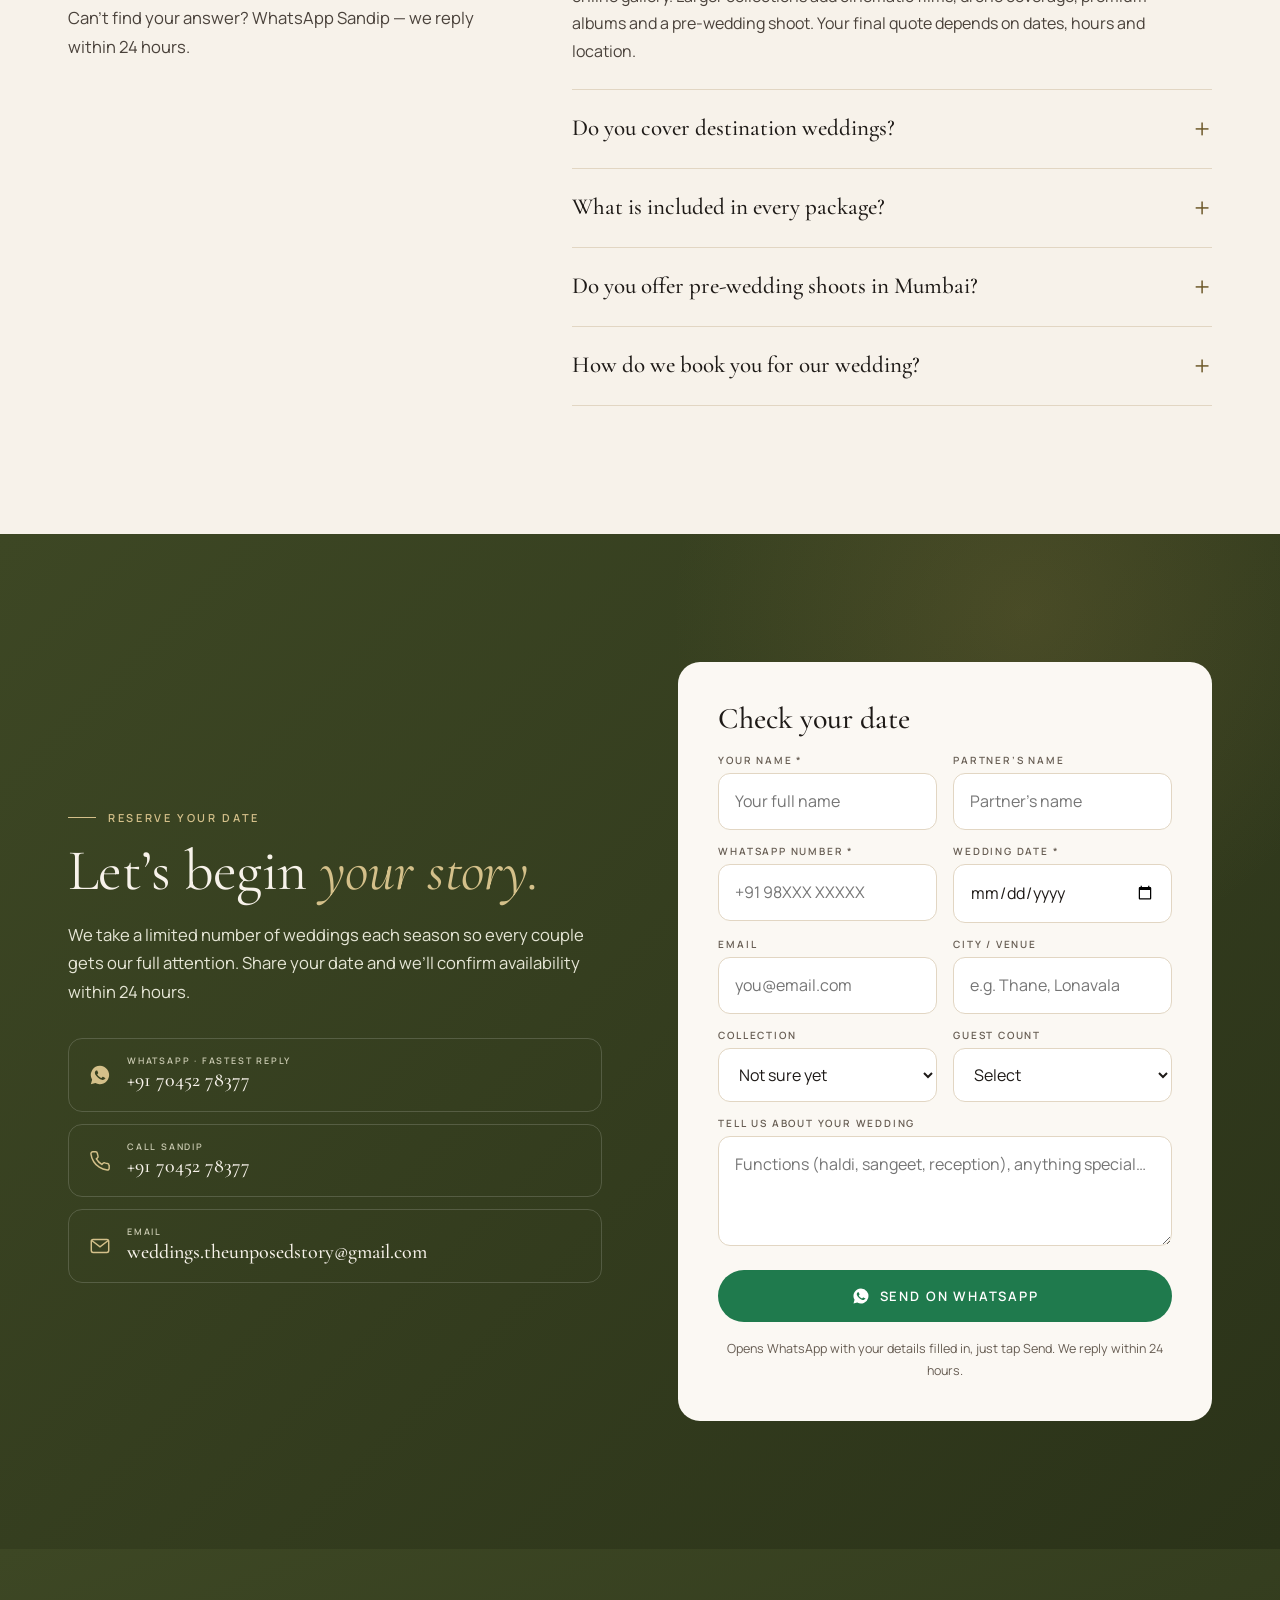
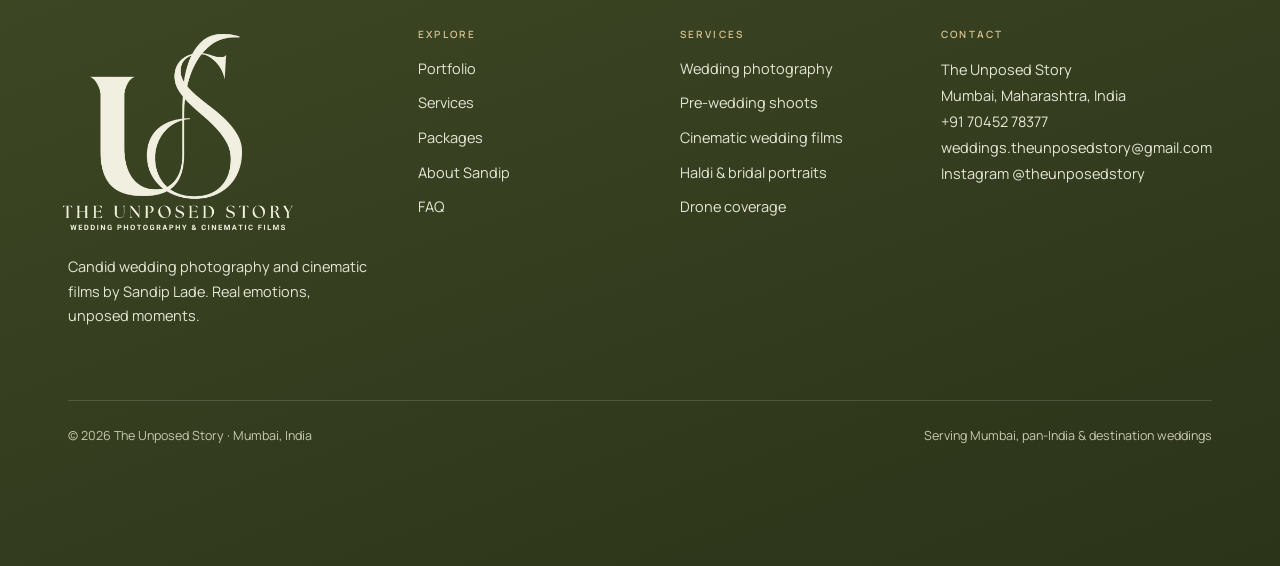
==== commit 7e6740e2: "Phone-sized image variants and lighter header logo - 360/480px '-xs' versions of portfolio and servi" ====
--- a/index.html
+++ b/index.html
@@ -24,7 +24,7 @@
 <link rel="preconnect" href="https://fonts.googleapis.com"><link rel="preconnect" href="https://fonts.gstatic.com" crossorigin>
 <link rel="preload" as="style" href="https://fonts.googleapis.com/css2?family=Cormorant+Garamond:ital,wght@0,400;0,500;1,400;1,500&family=Manrope:wght@400;500;600;700&display=swap" onload="this.onload=null;this.rel='stylesheet'">
 <noscript><link rel="stylesheet" href="https://fonts.googleapis.com/css2?family=Cormorant+Garamond:ital,wght@0,400;0,500;1,400;1,500&family=Manrope:wght@400;500;600;700&display=swap"></noscript>
-<link rel="preload" as="image" href="assets/img/hero-couple-sunset.webp" imagesrcset="assets/img/hero-couple-sunset-sm.webp 427w, assets/img/hero-couple-sunset-720.webp 720w, assets/img/hero-couple-sunset.webp 933w" imagesizes="(max-width:720px) 100vw, 520px" fetchpriority="high">
+<link rel="preload" as="image" href="assets/img/hero-couple-sunset.webp" imagesrcset="assets/img/hero-couple-sunset-xs.webp 360w, assets/img/hero-couple-sunset-sm.webp 427w, assets/img/hero-couple-sunset-720.webp 720w, assets/img/hero-couple-sunset.webp 933w" imagesizes="(max-width:720px) 100vw, 520px" fetchpriority="high">
 <link rel="stylesheet" href="assets/site.css">
 <script>document.documentElement.classList.add('js')</script>
 <!-- Structured data: business entity (SEO + GEO) -->
@@ -73,7 +73,7 @@
 
 <header class="hdr">
   <div class="wrap">
-    <a class="brand" href="./" aria-label="The Unposed Story — home"><picture><source srcset="assets/img/logo-header.webp" type="image/webp"><img class="brand-logo" src="assets/img/logo-header.png" width="966" height="200" alt="The Unposed Story — Wedding Photography &amp; Cinematic Films"></picture></a>
+    <a class="brand" href="./" aria-label="The Unposed Story — home"><picture><source srcset="assets/img/logo-header-sm.webp 480w, assets/img/logo-header.webp 966w" sizes="(max-width:720px) 215px, 275px" type="image/webp"><img class="brand-logo" src="assets/img/logo-header.png" width="966" height="200" alt="The Unposed Story — Wedding Photography &amp; Cinematic Films"></picture></a>
     <nav class="nav" aria-label="Main">
       <a href="#work">Portfolio</a>
       <a href="#services">Services</a>
@@ -111,7 +111,7 @@
       </div>
     </div>
     <div class="hero-art">
-      <div class="arch"><img src="assets/img/hero-couple-sunset.webp" srcset="assets/img/hero-couple-sunset-sm.webp 427w, assets/img/hero-couple-sunset-720.webp 720w, assets/img/hero-couple-sunset.webp 933w" sizes="(max-width:720px) 100vw, 520px" width="933" height="1400" alt="Couple silhouetted at sunset by the sea in Mumbai" fetchpriority="high"></div>
+      <div class="arch"><img src="assets/img/hero-couple-sunset.webp" srcset="assets/img/hero-couple-sunset-xs.webp 360w, assets/img/hero-couple-sunset-sm.webp 427w, assets/img/hero-couple-sunset-720.webp 720w, assets/img/hero-couple-sunset.webp 933w" sizes="(max-width:720px) 100vw, 520px" width="933" height="1400" alt="Couple silhouetted at sunset by the sea in Mumbai" fetchpriority="high"></div>
       <div class="inset"><img src="assets/img/couple-embrace-mandap-sm.webp" width="426" height="640" alt="Bride and groom smiling at their wedding mandap" loading="lazy"></div>
       <div class="seal">Real<br>moments<small>Never posed</small></div>
     </div>
@@ -148,21 +148,21 @@
       </div>
     </div>
     <div class="gallery">
-      <figure class="g-item" data-cat="wedding"><img src="assets/img/wedding-couple-palace-portrait-sm.webp" srcset="assets/img/wedding-couple-palace-portrait-sm.webp 426w, assets/img/wedding-couple-palace-portrait.webp 733w" sizes="(max-width:720px) 50vw, 33vw" data-full="assets/img/wedding-couple-palace-portrait.webp" width="733" height="1100" alt="Bride and groom portrait in a palace-style set, Mumbai wedding" loading="lazy" decoding="async"><figcaption><small>Weddings</small>Bride and groom portrait in a palace-style set</figcaption></figure>
-      <figure class="g-item" data-cat="prewedding"><img src="assets/img/prewedding-beach-sun-flare-sm.webp" srcset="assets/img/prewedding-beach-sun-flare-sm.webp 426w, assets/img/prewedding-beach-sun-flare.webp 733w" sizes="(max-width:720px) 50vw, 33vw" data-full="assets/img/prewedding-beach-sun-flare.webp" width="733" height="1100" alt="Couple laughing during a beach pre-wedding shoot" loading="lazy" decoding="async"><figcaption><small>Pre-wedding</small>Couple laughing during a beach pre-wedding shoot</figcaption></figure>
-      <figure class="g-item" data-cat="wedding"><img src="assets/img/couple-embrace-golden-sm.webp" srcset="assets/img/couple-embrace-golden-sm.webp 400w, assets/img/couple-embrace-golden.webp 687w" sizes="(max-width:720px) 50vw, 33vw" data-full="assets/img/couple-embrace-golden.webp" width="687" height="1100" alt="Bride resting on groom’s shoulder in golden light" loading="lazy" decoding="async"><figcaption><small>Weddings</small>Bride resting on groom’s shoulder in golden light</figcaption></figure>
-      <figure class="g-item" data-cat="haldi"><img src="assets/img/haldi-celebration-sm.webp" srcset="assets/img/haldi-celebration-sm.webp 640w, assets/img/haldi-celebration.webp 1080w" sizes="(max-width:720px) 50vw, 33vw" data-full="assets/img/haldi-celebration.webp" width="1080" height="1080" alt="Haldi ceremony celebration with family in yellow décor" loading="lazy" decoding="async"><figcaption><small>Haldi</small>Haldi ceremony celebration with family in yellow décor</figcaption></figure>
-      <figure class="g-item" data-cat="prewedding"><img src="assets/img/prewedding-fort-intimate-sm.webp" srcset="assets/img/prewedding-fort-intimate-sm.webp 426w, assets/img/prewedding-fort-intimate.webp 733w" sizes="(max-width:720px) 50vw, 33vw" data-full="assets/img/prewedding-fort-intimate.webp" width="733" height="1100" alt="Couple in traditional wear at a heritage fort pre-wedding shoot" loading="lazy" decoding="async"><figcaption><small>Pre-wedding</small>Couple in traditional wear at a heritage fort pre-wedding shoot</figcaption></figure>
-      <figure class="g-item" data-cat="wedding"><img src="assets/img/wedding-ceremony-laughter-sm.webp" srcset="assets/img/wedding-ceremony-laughter-sm.webp 640w, assets/img/wedding-ceremony-laughter.webp 1100w" sizes="(max-width:720px) 50vw, 33vw" data-full="assets/img/wedding-ceremony-laughter.webp" width="1100" height="799" alt="Candid laughter during the wedding pheras" loading="lazy" decoding="async"><figcaption><small>Weddings</small>Candid laughter during the wedding pheras</figcaption></figure>
-      <figure class="g-item" data-cat="bridal"><img src="assets/img/bridal-jewellery-portrait-sm.webp" srcset="assets/img/bridal-jewellery-portrait-sm.webp 426w, assets/img/bridal-jewellery-portrait.webp 733w" sizes="(max-width:720px) 50vw, 33vw" data-full="assets/img/bridal-jewellery-portrait.webp" width="733" height="1100" alt="Maharashtrian bride portrait with gold jewellery" loading="lazy" decoding="async"><figcaption><small>Bridal</small>Maharashtrian bride portrait with gold jewellery</figcaption></figure>
-      <figure class="g-item" data-cat="prewedding"><img src="assets/img/beach-session-white-lift-sm.webp" srcset="assets/img/beach-session-white-lift-sm.webp 427w, assets/img/beach-session-white-lift.webp 734w" sizes="(max-width:720px) 50vw, 33vw" data-full="assets/img/beach-session-white-lift.webp" width="734" height="1100" alt="Couple in white for a beach session, eyes closed" loading="lazy" decoding="async"><figcaption><small>Pre-wedding</small>Couple in white for a beach session</figcaption></figure>
-      <figure class="g-item" data-cat="wedding"><img src="assets/img/wedding-couple-varmala-sm.webp" srcset="assets/img/wedding-couple-varmala-sm.webp 426w, assets/img/wedding-couple-varmala.webp 733w" sizes="(max-width:720px) 50vw, 33vw" data-full="assets/img/wedding-couple-varmala.webp" width="733" height="1100" alt="Bride and groom smiling after the varmala" loading="lazy" decoding="async"><figcaption><small>Weddings</small>Bride and groom smiling after the varmala</figcaption></figure>
-      <figure class="g-item" data-cat="prewedding"><img src="assets/img/prewedding-couple-walking-beach-sm.webp" srcset="assets/img/prewedding-couple-walking-beach-sm.webp 640w, assets/img/prewedding-couple-walking-beach.webp 1100w" sizes="(max-width:720px) 50vw, 33vw" data-full="assets/img/prewedding-couple-walking-beach.webp" width="1100" height="734" alt="Couple walking hand in hand along the shore" loading="lazy" decoding="async"><figcaption><small>Pre-wedding</small>Couple walking hand in hand along the shore</figcaption></figure>
-      <figure class="g-item" data-cat="bridal"><img src="assets/img/bride-outdoor-portrait-sm.webp" srcset="assets/img/bride-outdoor-portrait-sm.webp 426w, assets/img/bride-outdoor-portrait.webp 733w" sizes="(max-width:720px) 50vw, 33vw" data-full="assets/img/bride-outdoor-portrait.webp" width="733" height="1100" alt="Bride in a Paithani saree, outdoor street portrait" loading="lazy" decoding="async"><figcaption><small>Bridal</small>Bride in a Paithani saree</figcaption></figure>
-      <figure class="g-item" data-cat="haldi"><img src="assets/img/haldi-moments-sm.webp" srcset="assets/img/haldi-moments-sm.webp 640w, assets/img/haldi-moments.webp 1080w" sizes="(max-width:720px) 50vw, 33vw" data-full="assets/img/haldi-moments.webp" width="1080" height="1080" alt="Groom dancing at his haldi ceremony" loading="lazy" decoding="async"><figcaption><small>Haldi</small>Groom dancing at his haldi ceremony</figcaption></figure>
-      <figure class="g-item" data-cat="wedding"><img src="assets/img/wedding-sindoor-ritual-sm.webp" srcset="assets/img/wedding-sindoor-ritual-sm.webp 426w, assets/img/wedding-sindoor-ritual.webp 733w" sizes="(max-width:720px) 50vw, 33vw" data-full="assets/img/wedding-sindoor-ritual.webp" width="733" height="1100" alt="Sindoor ritual at a Marathi wedding ceremony" loading="lazy" decoding="async"><figcaption><small>Weddings</small>Sindoor ritual at a Marathi wedding ceremony</figcaption></figure>
-      <figure class="g-item" data-cat="prewedding"><img src="assets/img/prewedding-sunflower-beach-sm.webp" srcset="assets/img/prewedding-sunflower-beach-sm.webp 426w, assets/img/prewedding-sunflower-beach.webp 733w" sizes="(max-width:720px) 50vw, 33vw" data-full="assets/img/prewedding-sunflower-beach.webp" width="733" height="1100" alt="Couple holding sunflowers on a Mumbai beach" loading="lazy" decoding="async"><figcaption><small>Pre-wedding</small>Couple holding sunflowers on a Mumbai beach</figcaption></figure>
-      <figure class="g-item" data-cat="bridal"><img src="assets/img/bride-celebration-portrait-sm.webp" srcset="assets/img/bride-celebration-portrait-sm.webp 360w, assets/img/bride-celebration-portrait.webp 619w" sizes="(max-width:720px) 50vw, 33vw" data-full="assets/img/bride-celebration-portrait.webp" width="619" height="1100" alt="Joyful bride portrait in an orange and gold saree" loading="lazy" decoding="async"><figcaption><small>Bridal</small>Joyful bride portrait in an orange and gold saree</figcaption></figure>
+      <figure class="g-item" data-cat="wedding"><img src="assets/img/wedding-couple-palace-portrait-sm.webp" srcset="assets/img/wedding-couple-palace-portrait-xs.webp 360w, assets/img/wedding-couple-palace-portrait-sm.webp 426w, assets/img/wedding-couple-palace-portrait.webp 733w" sizes="(max-width:720px) 50vw, 33vw" data-full="assets/img/wedding-couple-palace-portrait.webp" width="733" height="1100" alt="Bride and groom portrait in a palace-style set, Mumbai wedding" loading="lazy" decoding="async"><figcaption><small>Weddings</small>Bride and groom portrait in a palace-style set</figcaption></figure>
+      <figure class="g-item" data-cat="prewedding"><img src="assets/img/prewedding-beach-sun-flare-sm.webp" srcset="assets/img/prewedding-beach-sun-flare-xs.webp 360w, assets/img/prewedding-beach-sun-flare-sm.webp 426w, assets/img/prewedding-beach-sun-flare.webp 733w" sizes="(max-width:720px) 50vw, 33vw" data-full="assets/img/prewedding-beach-sun-flare.webp" width="733" height="1100" alt="Couple laughing during a beach pre-wedding shoot" loading="lazy" decoding="async"><figcaption><small>Pre-wedding</small>Couple laughing during a beach pre-wedding shoot</figcaption></figure>
+      <figure class="g-item" data-cat="wedding"><img src="assets/img/couple-embrace-golden-sm.webp" srcset="assets/img/couple-embrace-golden-xs.webp 360w, assets/img/couple-embrace-golden-sm.webp 400w, assets/img/couple-embrace-golden.webp 687w" sizes="(max-width:720px) 50vw, 33vw" data-full="assets/img/couple-embrace-golden.webp" width="687" height="1100" alt="Bride resting on groom’s shoulder in golden light" loading="lazy" decoding="async"><figcaption><small>Weddings</small>Bride resting on groom’s shoulder in golden light</figcaption></figure>
+      <figure class="g-item" data-cat="haldi"><img src="assets/img/haldi-celebration-sm.webp" srcset="assets/img/haldi-celebration-xs.webp 360w, assets/img/haldi-celebration-sm.webp 640w, assets/img/haldi-celebration.webp 1080w" sizes="(max-width:720px) 50vw, 33vw" data-full="assets/img/haldi-celebration.webp" width="1080" height="1080" alt="Haldi ceremony celebration with family in yellow décor" loading="lazy" decoding="async"><figcaption><small>Haldi</small>Haldi ceremony celebration with family in yellow décor</figcaption></figure>
+      <figure class="g-item" data-cat="prewedding"><img src="assets/img/prewedding-fort-intimate-sm.webp" srcset="assets/img/prewedding-fort-intimate-xs.webp 360w, assets/img/prewedding-fort-intimate-sm.webp 426w, assets/img/prewedding-fort-intimate.webp 733w" sizes="(max-width:720px) 50vw, 33vw" data-full="assets/img/prewedding-fort-intimate.webp" width="733" height="1100" alt="Couple in traditional wear at a heritage fort pre-wedding shoot" loading="lazy" decoding="async"><figcaption><small>Pre-wedding</small>Couple in traditional wear at a heritage fort pre-wedding shoot</figcaption></figure>
+      <figure class="g-item" data-cat="wedding"><img src="assets/img/wedding-ceremony-laughter-sm.webp" srcset="assets/img/wedding-ceremony-laughter-xs.webp 480w, assets/img/wedding-ceremony-laughter-sm.webp 640w, assets/img/wedding-ceremony-laughter.webp 1100w" sizes="(max-width:720px) 50vw, 33vw" data-full="assets/img/wedding-ceremony-laughter.webp" width="1100" height="799" alt="Candid laughter during the wedding pheras" loading="lazy" decoding="async"><figcaption><small>Weddings</small>Candid laughter during the wedding pheras</figcaption></figure>
+      <figure class="g-item" data-cat="bridal"><img src="assets/img/bridal-jewellery-portrait-sm.webp" srcset="assets/img/bridal-jewellery-portrait-xs.webp 360w, assets/img/bridal-jewellery-portrait-sm.webp 426w, assets/img/bridal-jewellery-portrait.webp 733w" sizes="(max-width:720px) 50vw, 33vw" data-full="assets/img/bridal-jewellery-portrait.webp" width="733" height="1100" alt="Maharashtrian bride portrait with gold jewellery" loading="lazy" decoding="async"><figcaption><small>Bridal</small>Maharashtrian bride portrait with gold jewellery</figcaption></figure>
+      <figure class="g-item" data-cat="prewedding"><img src="assets/img/beach-session-white-lift-sm.webp" srcset="assets/img/beach-session-white-lift-xs.webp 360w, assets/img/beach-session-white-lift-sm.webp 427w, assets/img/beach-session-white-lift.webp 734w" sizes="(max-width:720px) 50vw, 33vw" data-full="assets/img/beach-session-white-lift.webp" width="734" height="1100" alt="Couple in white for a beach session, eyes closed" loading="lazy" decoding="async"><figcaption><small>Pre-wedding</small>Couple in white for a beach session</figcaption></figure>
+      <figure class="g-item" data-cat="wedding"><img src="assets/img/wedding-couple-varmala-sm.webp" srcset="assets/img/wedding-couple-varmala-xs.webp 360w, assets/img/wedding-couple-varmala-sm.webp 426w, assets/img/wedding-couple-varmala.webp 733w" sizes="(max-width:720px) 50vw, 33vw" data-full="assets/img/wedding-couple-varmala.webp" width="733" height="1100" alt="Bride and groom smiling after the varmala" loading="lazy" decoding="async"><figcaption><small>Weddings</small>Bride and groom smiling after the varmala</figcaption></figure>
+      <figure class="g-item" data-cat="prewedding"><img src="assets/img/prewedding-couple-walking-beach-sm.webp" srcset="assets/img/prewedding-couple-walking-beach-xs.webp 480w, assets/img/prewedding-couple-walking-beach-sm.webp 640w, assets/img/prewedding-couple-walking-beach.webp 1100w" sizes="(max-width:720px) 50vw, 33vw" data-full="assets/img/prewedding-couple-walking-beach.webp" width="1100" height="734" alt="Couple walking hand in hand along the shore" loading="lazy" decoding="async"><figcaption><small>Pre-wedding</small>Couple walking hand in hand along the shore</figcaption></figure>
+      <figure class="g-item" data-cat="bridal"><img src="assets/img/bride-outdoor-portrait-sm.webp" srcset="assets/img/bride-outdoor-portrait-xs.webp 360w, assets/img/bride-outdoor-portrait-sm.webp 426w, assets/img/bride-outdoor-portrait.webp 733w" sizes="(max-width:720px) 50vw, 33vw" data-full="assets/img/bride-outdoor-portrait.webp" width="733" height="1100" alt="Bride in a Paithani saree, outdoor street portrait" loading="lazy" decoding="async"><figcaption><small>Bridal</small>Bride in a Paithani saree</figcaption></figure>
+      <figure class="g-item" data-cat="haldi"><img src="assets/img/haldi-moments-sm.webp" srcset="assets/img/haldi-moments-xs.webp 360w, assets/img/haldi-moments-sm.webp 640w, assets/img/haldi-moments.webp 1080w" sizes="(max-width:720px) 50vw, 33vw" data-full="assets/img/haldi-moments.webp" width="1080" height="1080" alt="Groom dancing at his haldi ceremony" loading="lazy" decoding="async"><figcaption><small>Haldi</small>Groom dancing at his haldi ceremony</figcaption></figure>
+      <figure class="g-item" data-cat="wedding"><img src="assets/img/wedding-sindoor-ritual-sm.webp" srcset="assets/img/wedding-sindoor-ritual-xs.webp 360w, assets/img/wedding-sindoor-ritual-sm.webp 426w, assets/img/wedding-sindoor-ritual.webp 733w" sizes="(max-width:720px) 50vw, 33vw" data-full="assets/img/wedding-sindoor-ritual.webp" width="733" height="1100" alt="Sindoor ritual at a Marathi wedding ceremony" loading="lazy" decoding="async"><figcaption><small>Weddings</small>Sindoor ritual at a Marathi wedding ceremony</figcaption></figure>
+      <figure class="g-item" data-cat="prewedding"><img src="assets/img/prewedding-sunflower-beach-sm.webp" srcset="assets/img/prewedding-sunflower-beach-xs.webp 360w, assets/img/prewedding-sunflower-beach-sm.webp 426w, assets/img/prewedding-sunflower-beach.webp 733w" sizes="(max-width:720px) 50vw, 33vw" data-full="assets/img/prewedding-sunflower-beach.webp" width="733" height="1100" alt="Couple holding sunflowers on a Mumbai beach" loading="lazy" decoding="async"><figcaption><small>Pre-wedding</small>Couple holding sunflowers on a Mumbai beach</figcaption></figure>
+      <figure class="g-item" data-cat="bridal"><img src="assets/img/bride-celebration-portrait-sm.webp" srcset="assets/img/bride-celebration-portrait-xs.webp 360w, assets/img/bride-celebration-portrait-sm.webp 360w, assets/img/bride-celebration-portrait.webp 619w" sizes="(max-width:720px) 50vw, 33vw" data-full="assets/img/bride-celebration-portrait.webp" width="619" height="1100" alt="Joyful bride portrait in an orange and gold saree" loading="lazy" decoding="async"><figcaption><small>Bridal</small>Joyful bride portrait in an orange and gold saree</figcaption></figure>
     </div>
     <div class="center"><a class="link" href="https://instagram.com/theunposedstory" target="_blank" rel="noopener">More stories on Instagram @theunposedstory →</a></div>
   </div>
@@ -187,10 +187,10 @@
       </div>
     </div>
     <div class="services">
-      <a class="svc rv-in" href="wedding-photography/"><div class="ph"><img src="assets/img/royal-couple-portrait-sm.webp" width="426" height="640" alt="Royal-style bride and groom portrait" loading="lazy"></div><div class="tx"><h3>Wedding Photography</h3><p>Candid and traditional coverage of every ritual, with a calm, invisible approach.</p><span class="link">Explore</span></div></a>
-      <a class="svc rv-in" href="pre-wedding-shoot/"><div class="ph"><img src="assets/img/prewedding-fort-candid-sm.webp" width="640" height="426" alt="Candid couple moment at a heritage fort" loading="lazy" style="object-position:30% 50%"></div><div class="tx"><h3>Pre-Wedding Shoots</h3><p>Beaches, heritage forts and golden hours across Mumbai and beyond.</p><span class="link">Explore</span></div></a>
-      <a class="svc rv-in" href="cinematic-wedding-films/"><div class="ph"><img src="assets/img/wedding-ceremony-laughter-sm.webp" width="640" height="465" alt="Laughter during the wedding ceremony" loading="lazy" style="object-position:40% 50%"></div><div class="tx"><h3>Cinematic Films</h3><p>Highlight reels and full wedding films that feel like your own movie.</p><span class="link">Explore</span></div></a>
-      <a class="svc rv-in" href="haldi-bridal-photography/"><div class="ph"><img src="assets/img/haldi-celebration-sm.webp" width="640" height="640" alt="Haldi ceremony with family" loading="lazy"></div><div class="tx"><h3>Haldi &amp; Bridal</h3><p>The turmeric, the jewellery, the joy — rituals and portraits with heart.</p><span class="link">Explore</span></div></a>
+      <a class="svc rv-in" href="wedding-photography/"><div class="ph"><img src="assets/img/royal-couple-portrait-sm.webp" srcset="assets/img/royal-couple-portrait-xs.webp 360w, assets/img/royal-couple-portrait-sm.webp 426w" sizes="(max-width:720px) 50vw, 25vw" width="426" height="640" alt="Royal-style bride and groom portrait" loading="lazy"></div><div class="tx"><h3>Wedding Photography</h3><p>Candid and traditional coverage of every ritual, with a calm, invisible approach.</p><span class="link">Explore</span></div></a>
+      <a class="svc rv-in" href="pre-wedding-shoot/"><div class="ph"><img src="assets/img/prewedding-fort-candid-sm.webp" srcset="assets/img/prewedding-fort-candid-xs.webp 480w, assets/img/prewedding-fort-candid-sm.webp 640w" sizes="(max-width:720px) 50vw, 25vw" width="640" height="426" alt="Candid couple moment at a heritage fort" loading="lazy" style="object-position:30% 50%"></div><div class="tx"><h3>Pre-Wedding Shoots</h3><p>Beaches, heritage forts and golden hours across Mumbai and beyond.</p><span class="link">Explore</span></div></a>
+      <a class="svc rv-in" href="cinematic-wedding-films/"><div class="ph"><img src="assets/img/wedding-ceremony-laughter-sm.webp" srcset="assets/img/wedding-ceremony-laughter-xs.webp 480w, assets/img/wedding-ceremony-laughter-sm.webp 640w" sizes="(max-width:720px) 50vw, 25vw" width="640" height="465" alt="Laughter during the wedding ceremony" loading="lazy" style="object-position:40% 50%"></div><div class="tx"><h3>Cinematic Films</h3><p>Highlight reels and full wedding films that feel like your own movie.</p><span class="link">Explore</span></div></a>
+      <a class="svc rv-in" href="haldi-bridal-photography/"><div class="ph"><img src="assets/img/haldi-celebration-sm.webp" srcset="assets/img/haldi-celebration-xs.webp 360w, assets/img/haldi-celebration-sm.webp 640w" sizes="(max-width:720px) 50vw, 25vw" width="640" height="640" alt="Haldi ceremony with family" loading="lazy"></div><div class="tx"><h3>Haldi &amp; Bridal</h3><p>The turmeric, the jewellery, the joy — rituals and portraits with heart.</p><span class="link">Explore</span></div></a>
     </div>
   </div>
 </section>
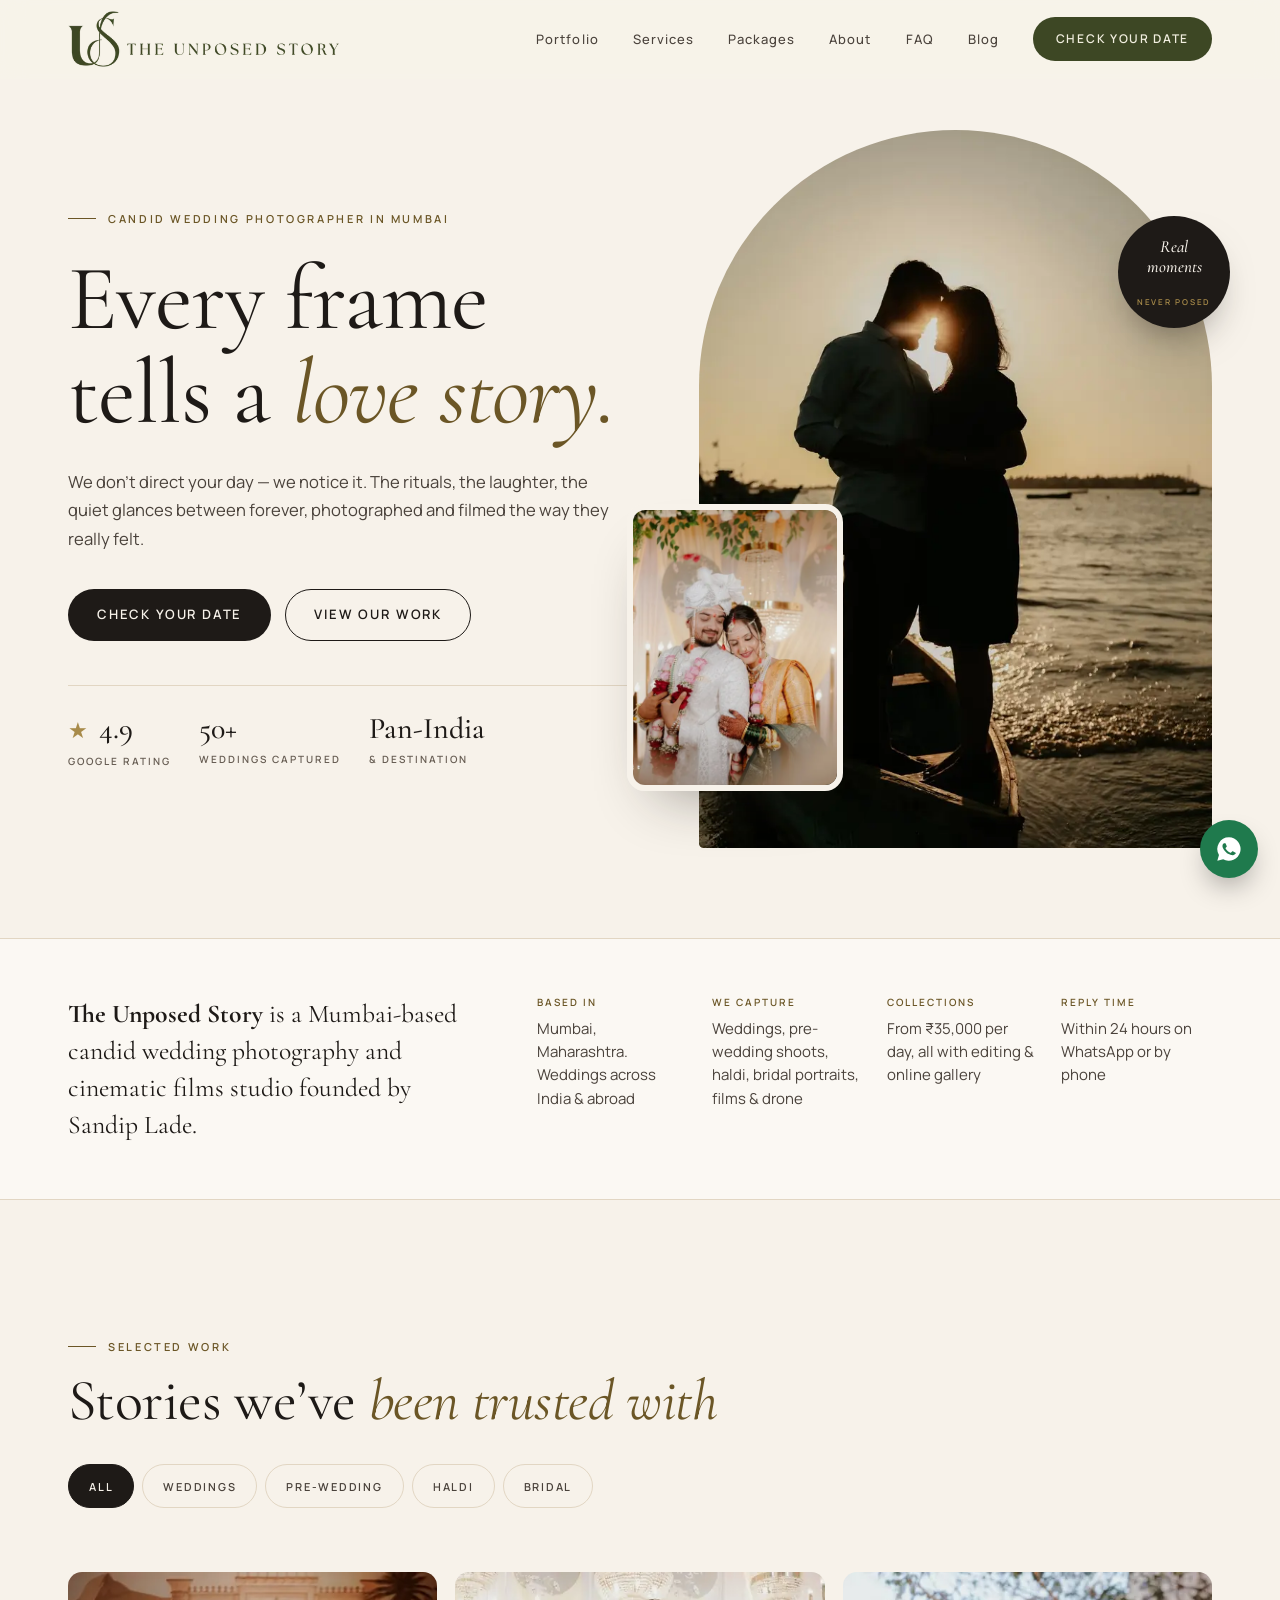
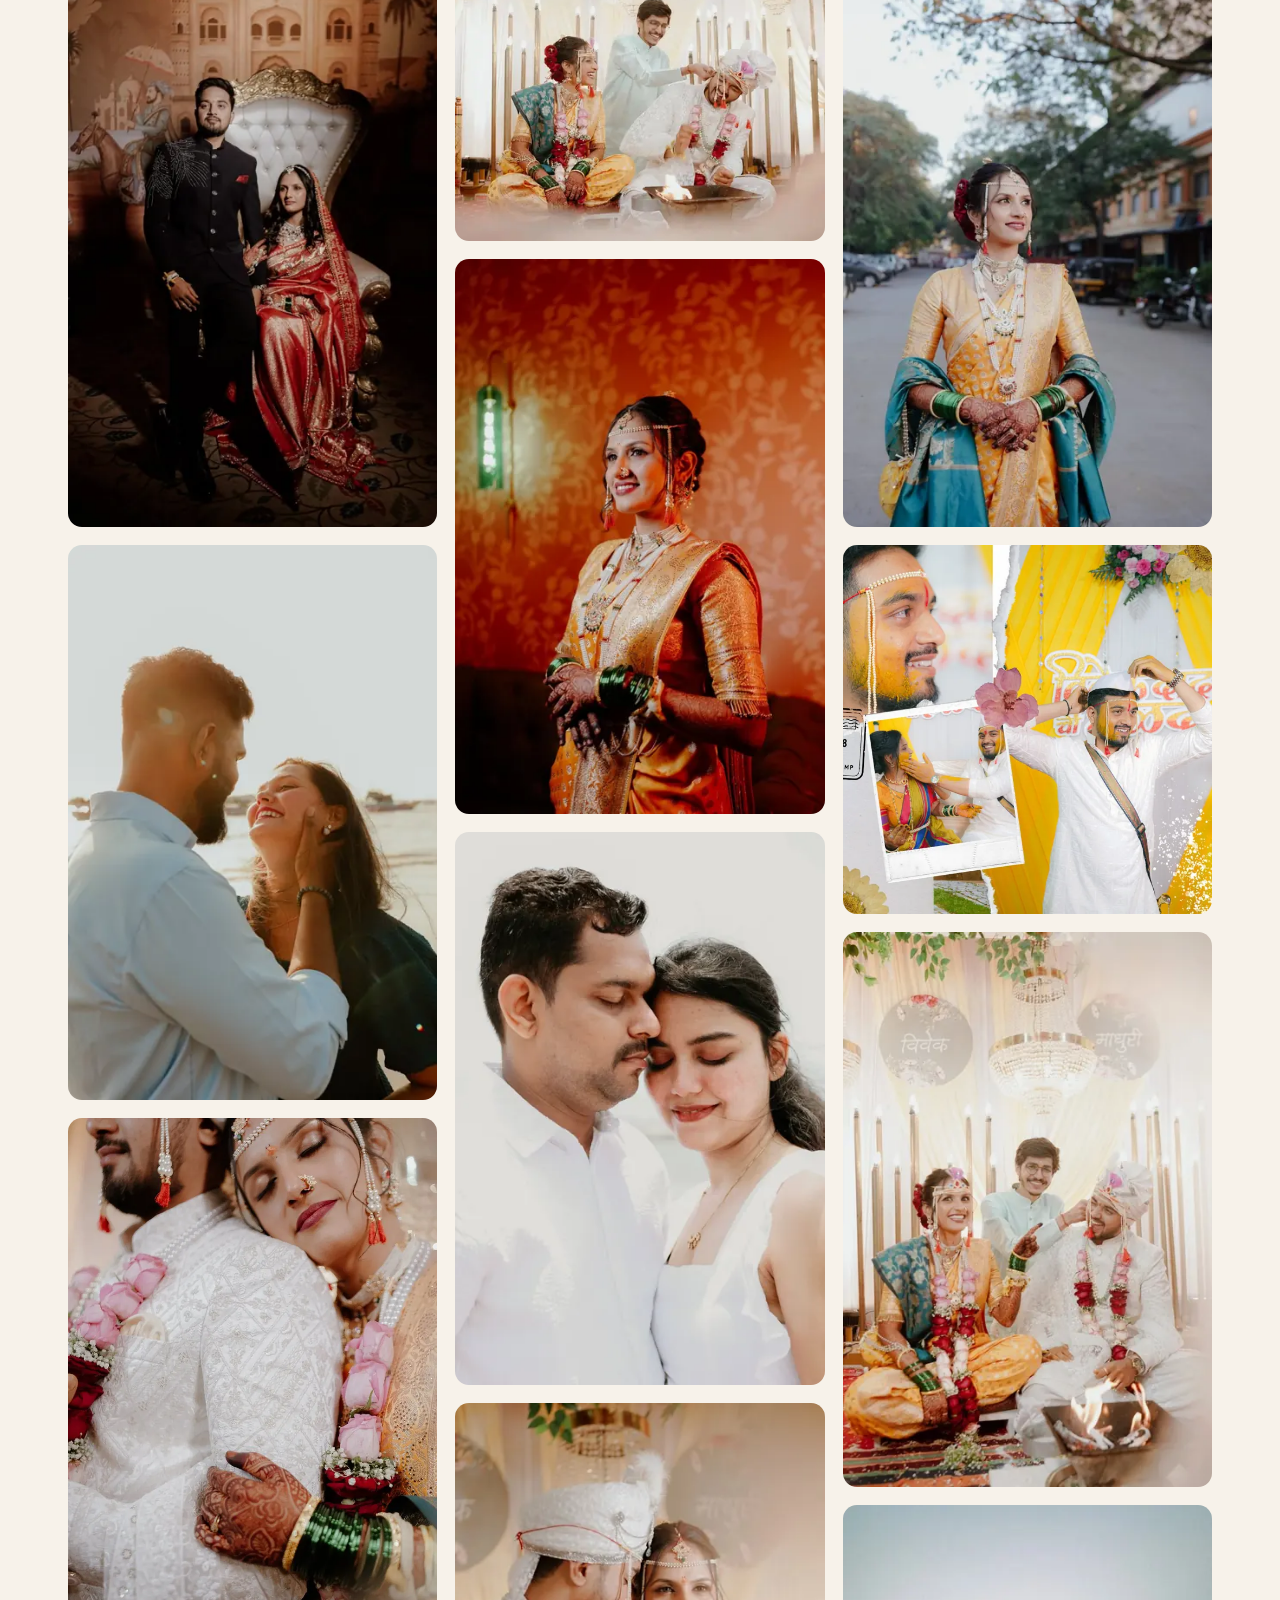
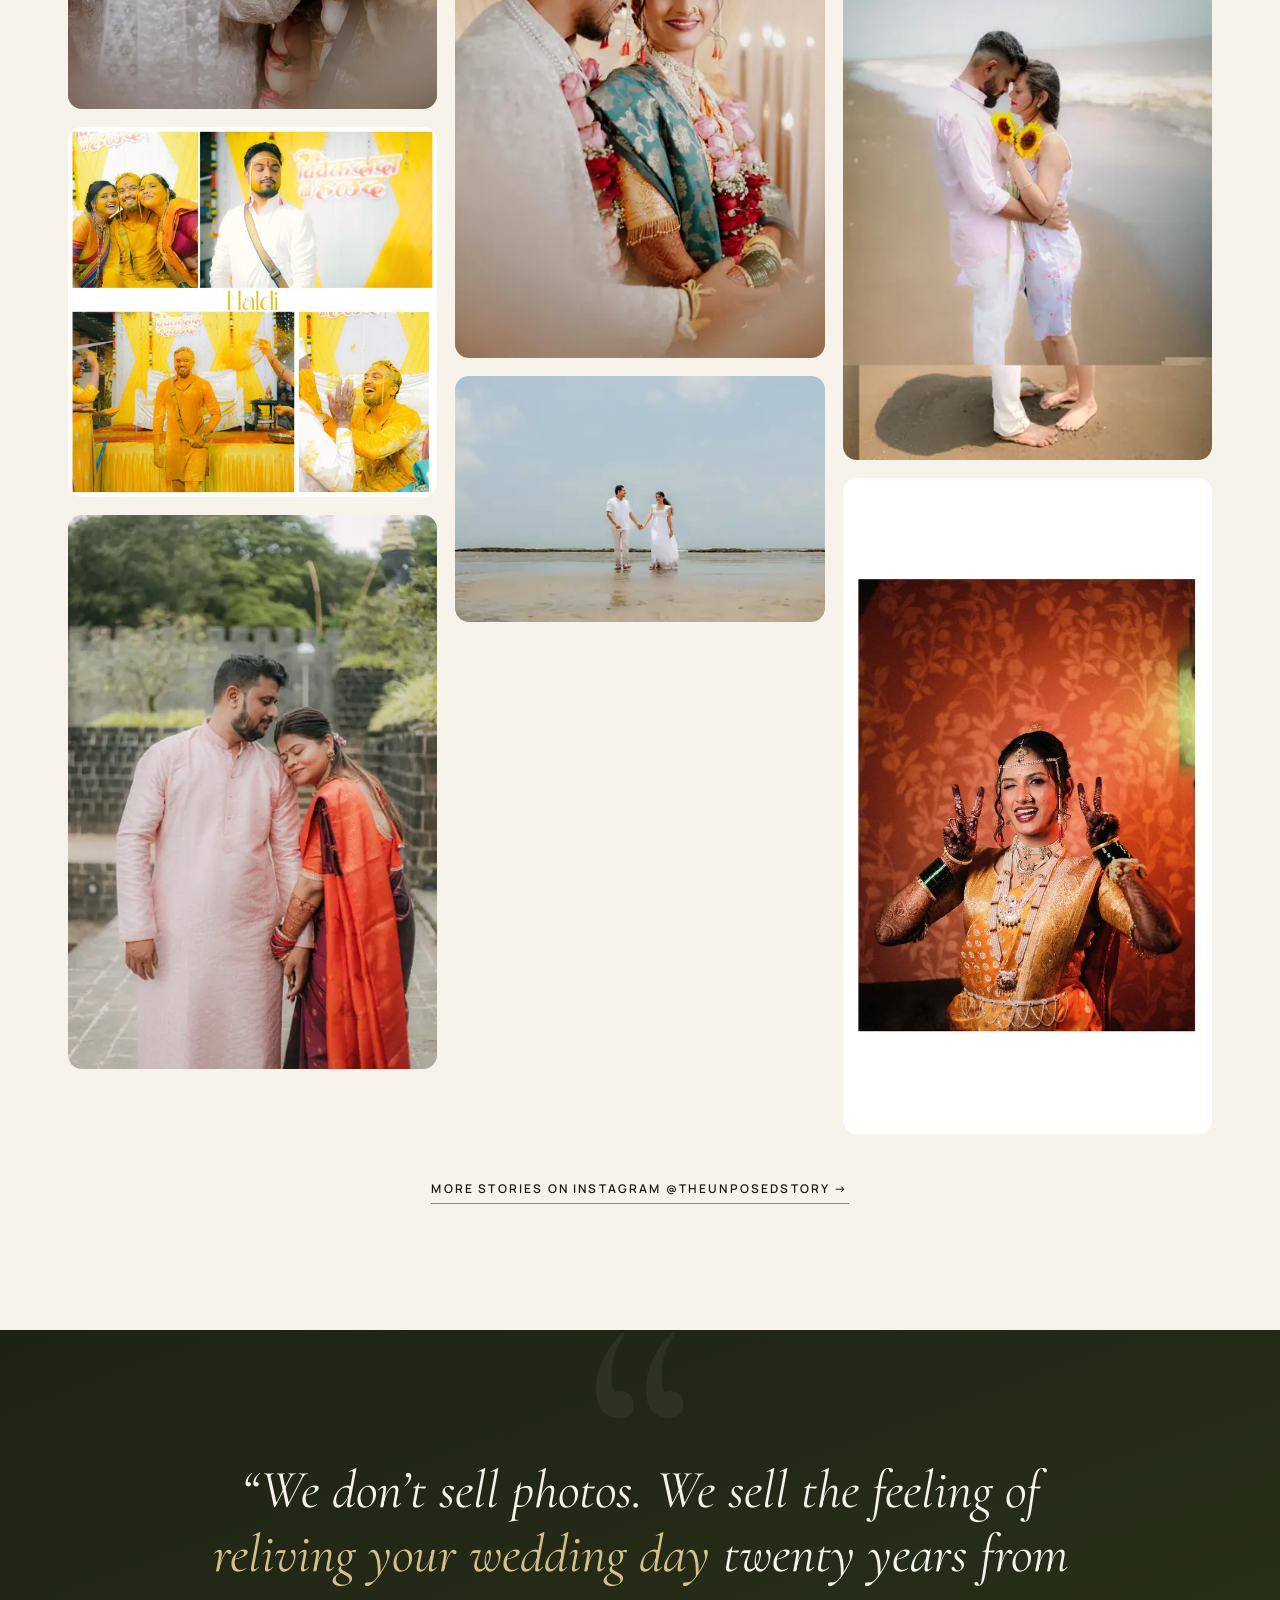
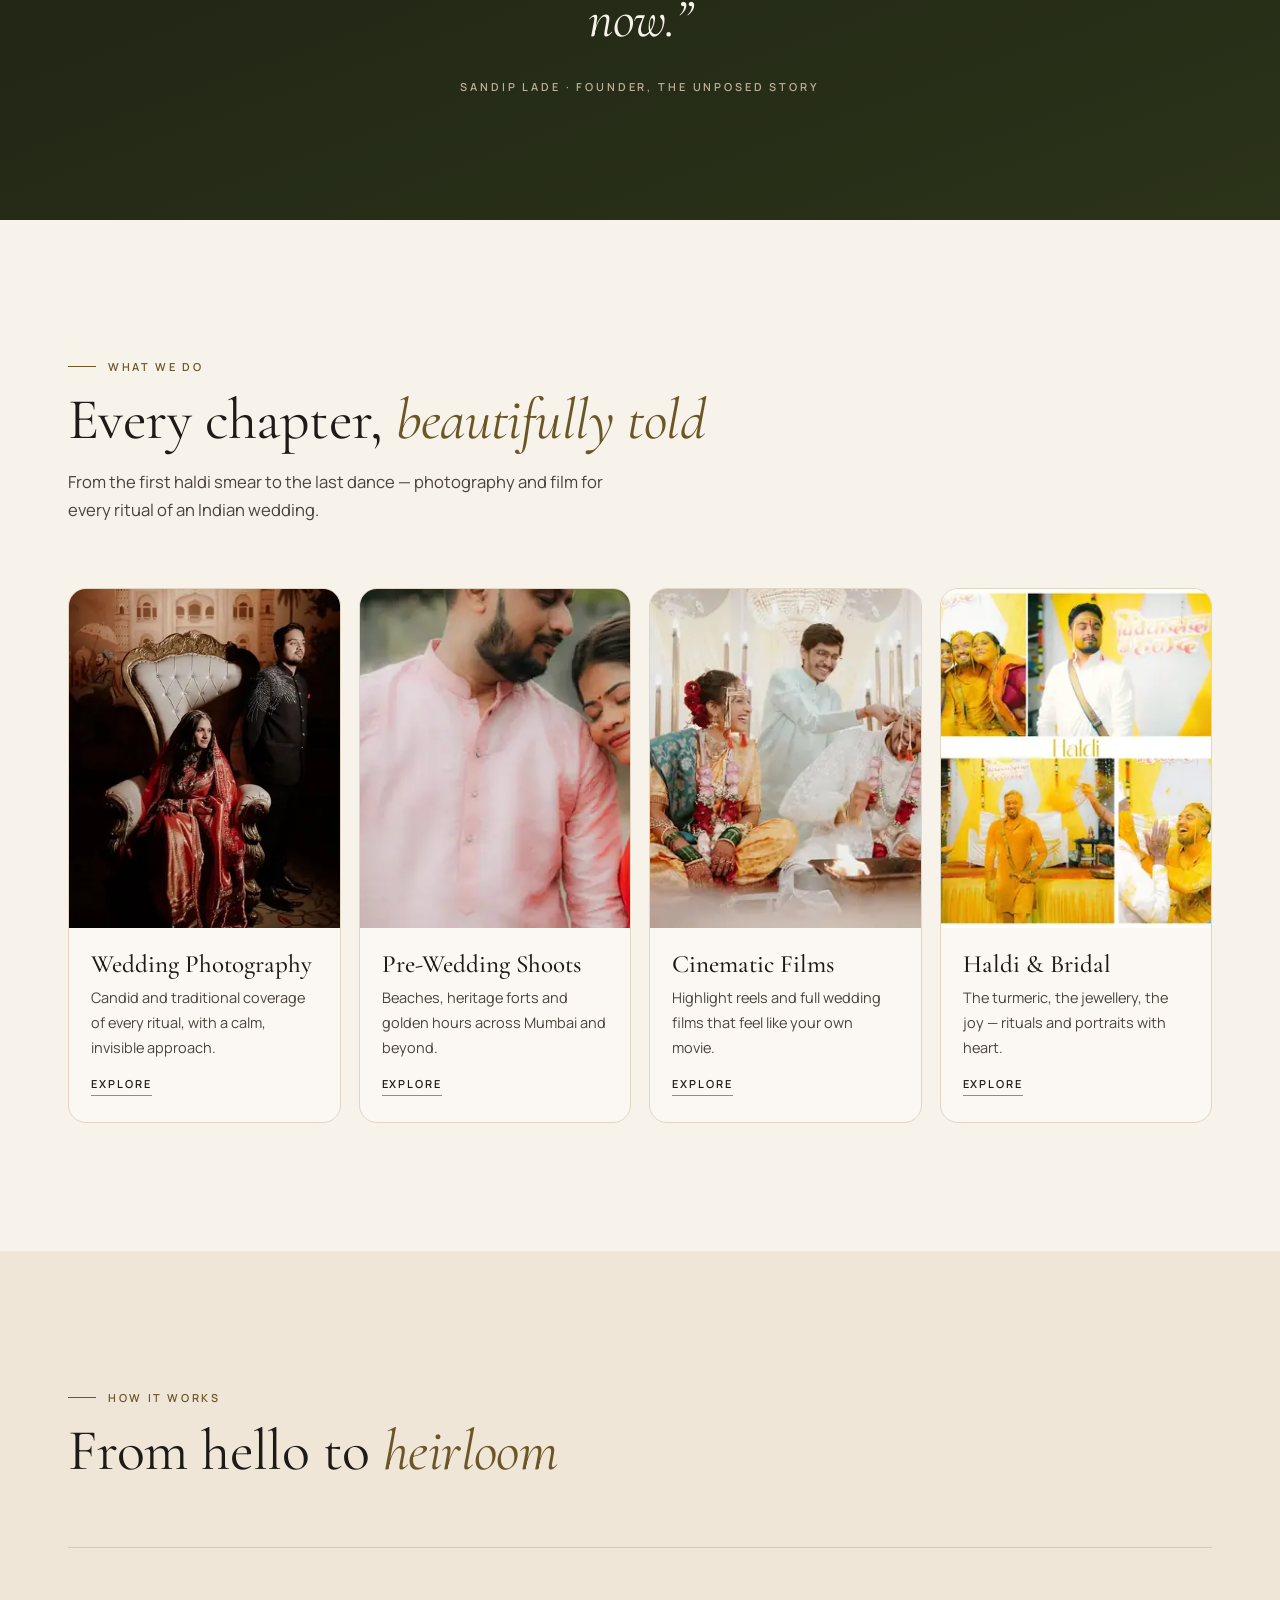
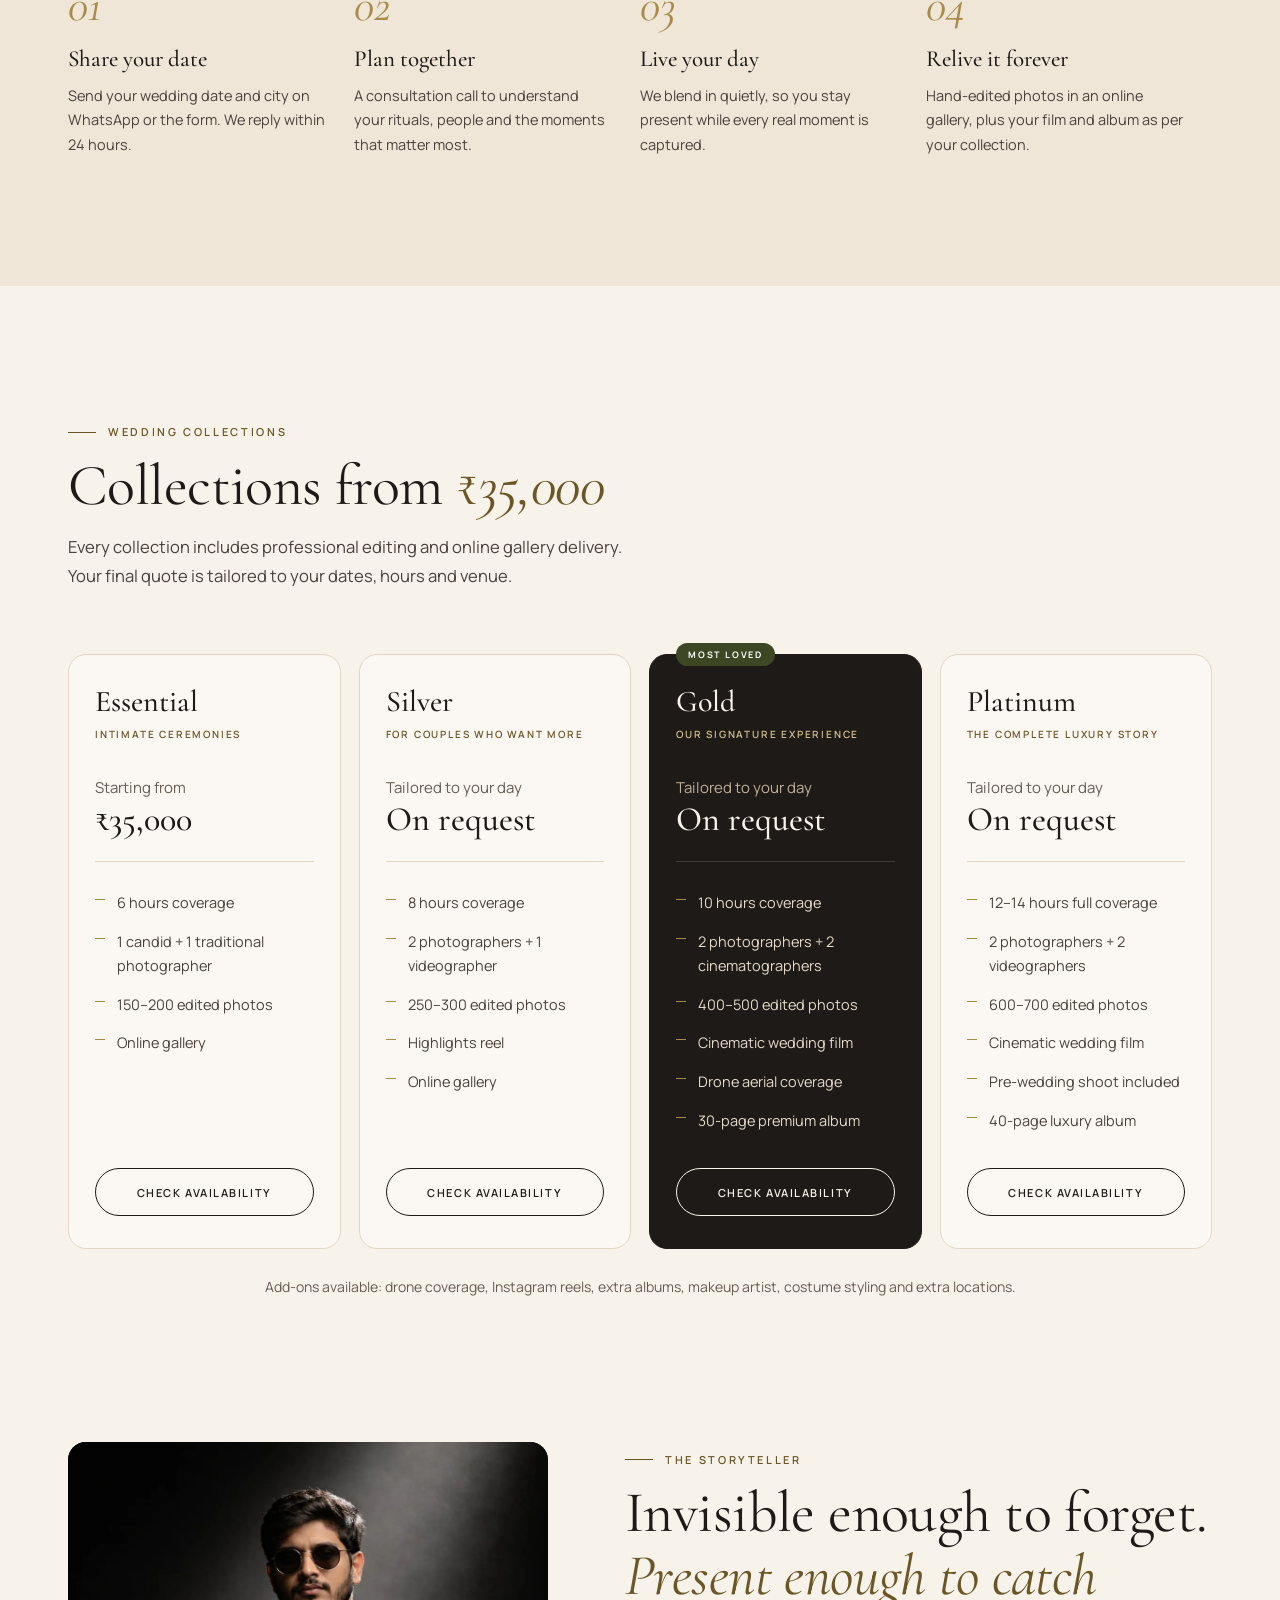
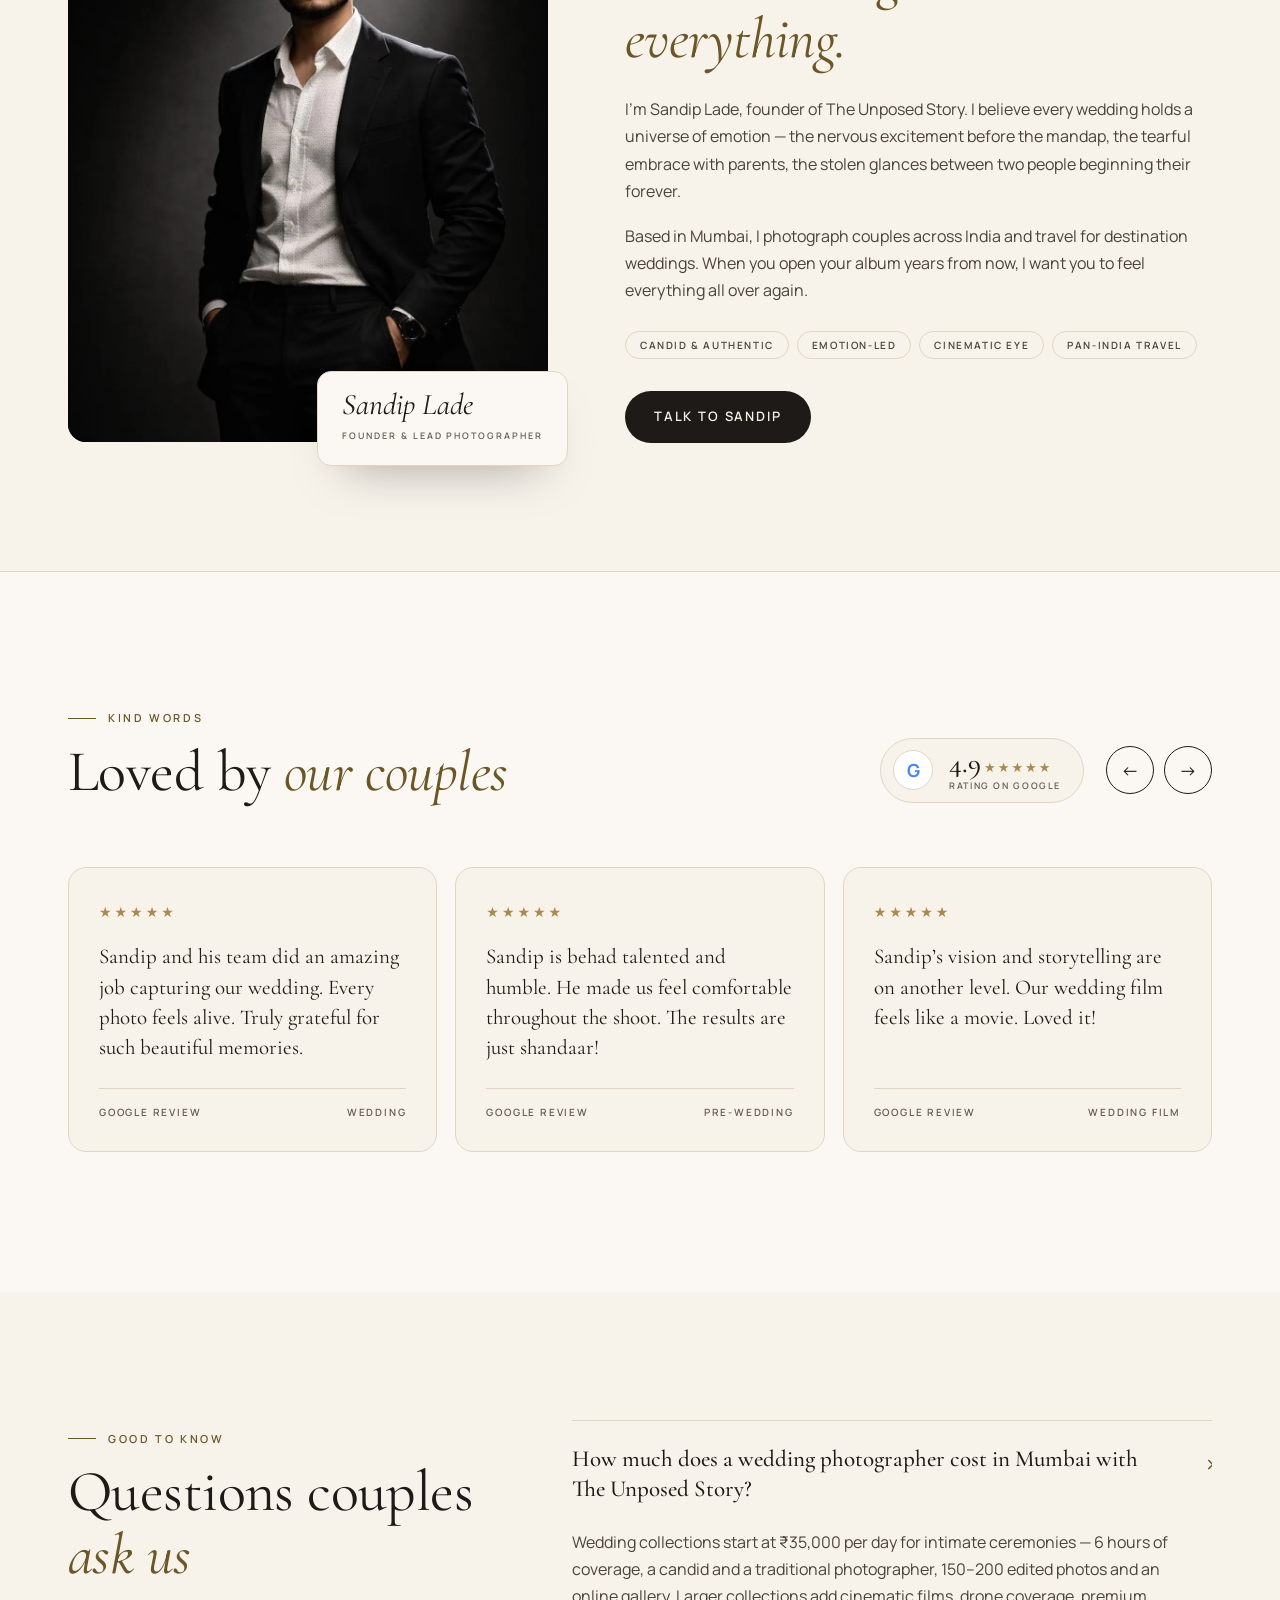
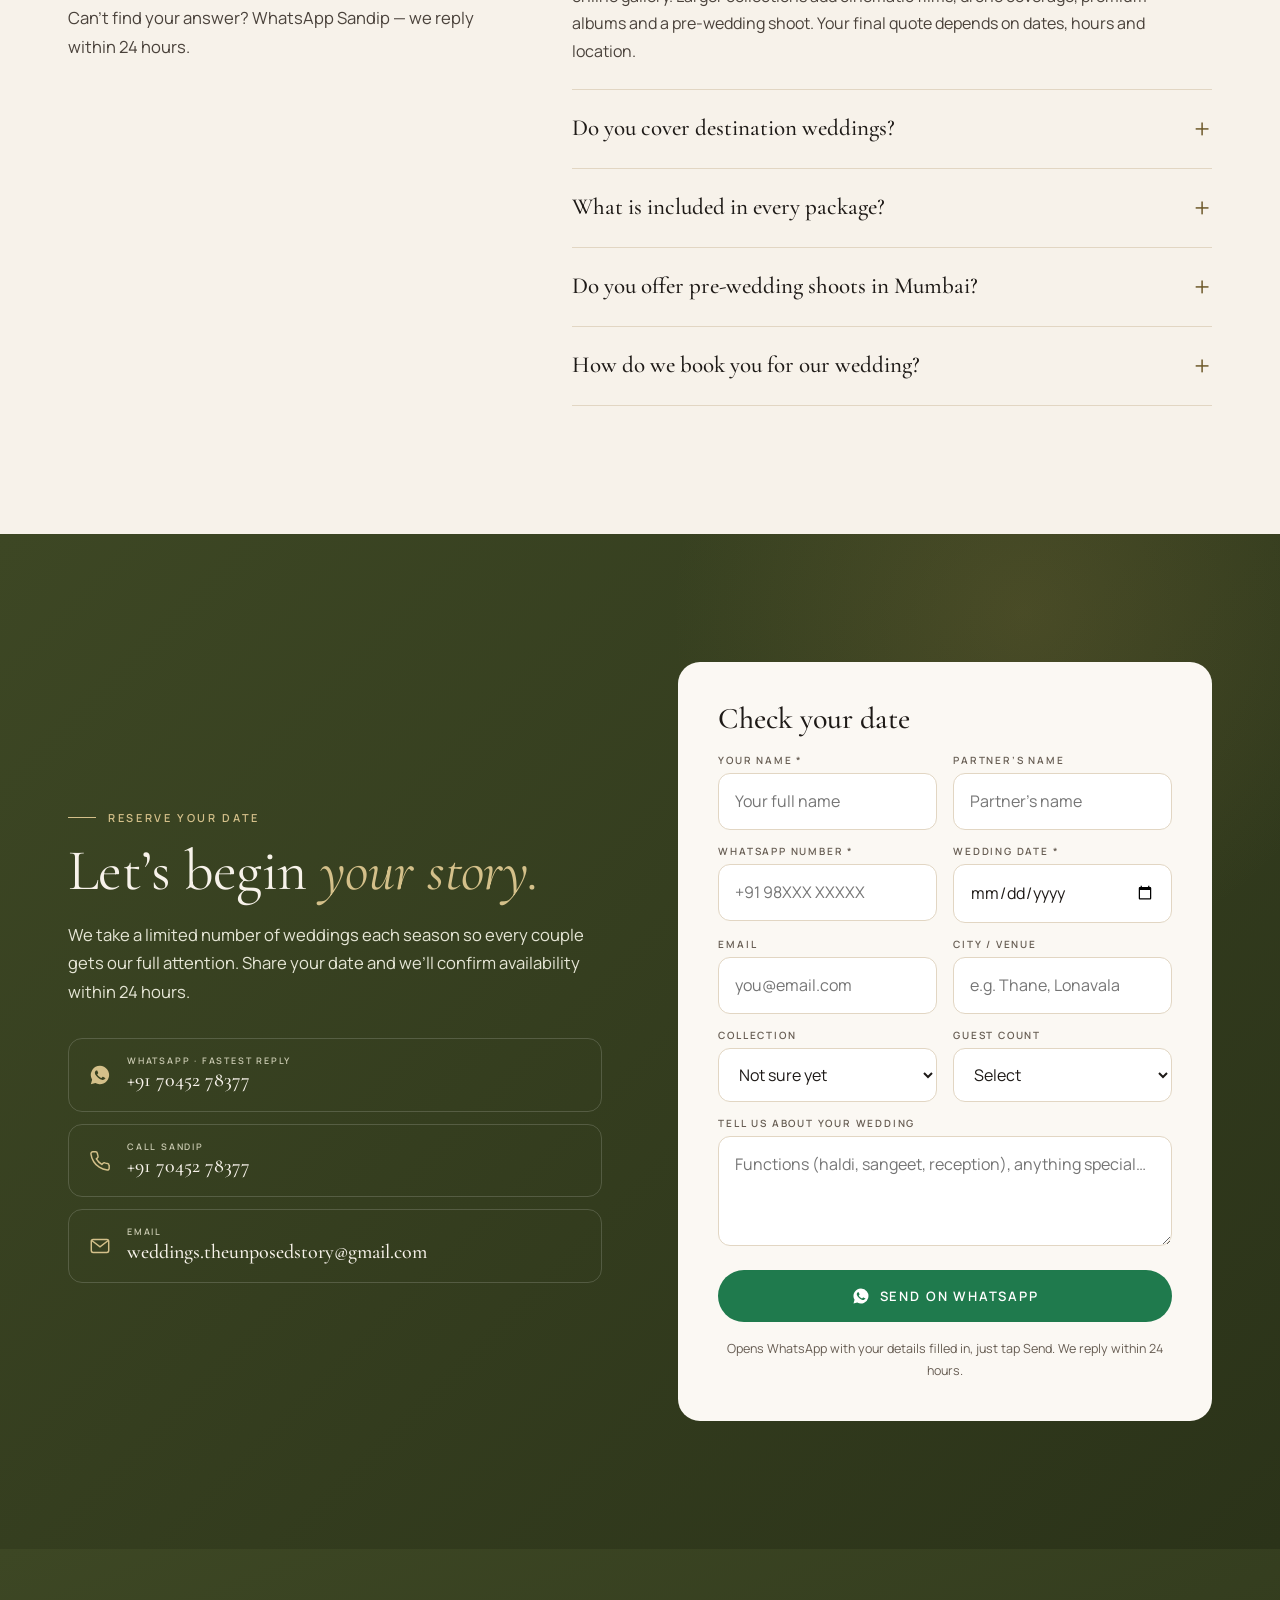
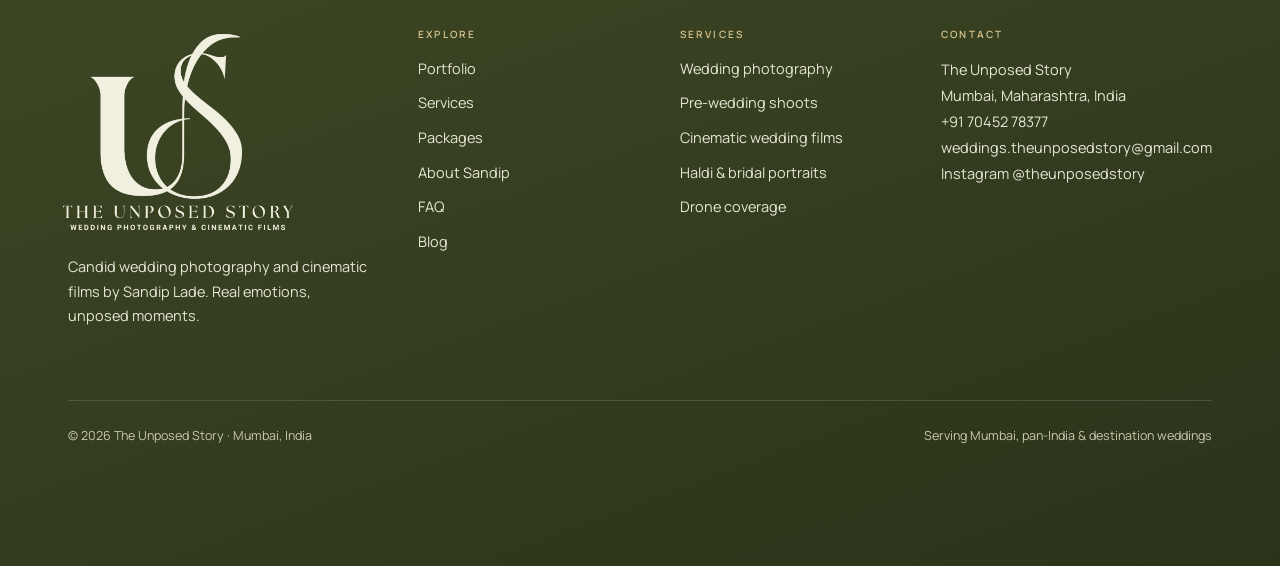
==== commit 3a7f2153: "Add SEO blog: Blog tab in builder publishes static posts via GitHub - quote/blog.js: editor (paste c" ====
--- a/index.html
+++ b/index.html
@@ -2,11 +2,13 @@
 <html lang="en-IN">
 <head>
 <meta charset="utf-8">
+<script>if(location.hostname==='theunposedstory.github.io'){location.replace('https://portfolio.theunposedstory.workers.dev'+location.pathname.replace(/^\/portfolio/,'')+location.search+location.hash)}</script>
 <meta name="viewport" content="width=device-width, initial-scale=1, viewport-fit=cover">
 <title>Candid Wedding Photographer in Mumbai | The Unposed Story by Sandip Lade</title>
 <meta name="description" content="The Unposed Story is a Mumbai wedding photography and cinematic films studio led by Sandip Lade. Candid weddings, pre-wedding shoots, haldi and bridal portraits across India. Collections from ₹35,000.">
-<link rel="canonical" href="https://theunposedstory.github.io/portfolio/">
+<link rel="canonical" href="https://portfolio.theunposedstory.workers.dev/">
 <meta name="robots" content="index, follow, max-image-preview:large">
+<meta name="msvalidate.01" content="5E1E2C1C2B51B2FA85F8DBEA1817D2C1" />
 <meta name="theme-color" content="#3D4724">
 <meta name="geo.region" content="IN-MH"><meta name="geo.placename" content="Mumbai">
 <!-- Open Graph / WhatsApp / social previews -->
@@ -15,8 +17,8 @@
 <meta property="og:locale" content="en_IN">
 <meta property="og:title" content="The Unposed Story — Candid Wedding Photography & Films, Mumbai">
 <meta property="og:description" content="Real emotions, unposed moments. Weddings, pre-wedding shoots and cinematic films by Sandip Lade. Collections from ₹35,000.">
-<meta property="og:url" content="https://theunposedstory.github.io/portfolio/">
-<meta property="og:image" content="https://theunposedstory.github.io/portfolio/assets/img/hero-couple-sunset.webp">
+<meta property="og:url" content="https://portfolio.theunposedstory.workers.dev/">
+<meta property="og:image" content="https://portfolio.theunposedstory.workers.dev/assets/img/hero-couple-sunset.webp">
 <meta property="og:image:alt" content="Couple silhouetted against a Mumbai sunset">
 <meta name="twitter:card" content="summary_large_image">
 <link rel="icon" href="assets/img/favicon-48.png" sizes="48x48" type="image/png">
@@ -25,7 +27,7 @@
 <link rel="preload" as="style" href="https://fonts.googleapis.com/css2?family=Cormorant+Garamond:ital,wght@0,400;0,500;1,400;1,500&family=Manrope:wght@400;500;600;700&display=swap" onload="this.onload=null;this.rel='stylesheet'">
 <noscript><link rel="stylesheet" href="https://fonts.googleapis.com/css2?family=Cormorant+Garamond:ital,wght@0,400;0,500;1,400;1,500&family=Manrope:wght@400;500;600;700&display=swap"></noscript>
 <link rel="preload" as="image" href="assets/img/hero-couple-sunset.webp" imagesrcset="assets/img/hero-couple-sunset-xs.webp 360w, assets/img/hero-couple-sunset-sm.webp 427w, assets/img/hero-couple-sunset-720.webp 720w, assets/img/hero-couple-sunset.webp 933w" imagesizes="(max-width:720px) 100vw, 520px" fetchpriority="high">
-<link rel="stylesheet" href="assets/site.css">
+<link rel="stylesheet" href="assets/site.css?v=b8adc555">
 <script>document.documentElement.classList.add('js')</script>
 <!-- Structured data: business entity (SEO + GEO) -->
 <script type="application/ld+json">
@@ -33,20 +35,20 @@
  "@context":"https://schema.org",
  "@graph":[
   {"@type":["LocalBusiness","ProfessionalService"],
-   "@id":"https://theunposedstory.github.io/portfolio/#business",
+   "@id":"https://portfolio.theunposedstory.workers.dev/#business",
    "name":"The Unposed Story",
    "alternateName":"The Unposed Story Wedding Photography & Films",
    "description":"Mumbai-based candid wedding photography and cinematic wedding films studio founded by Sandip Lade, covering weddings, pre-wedding shoots, haldi ceremonies and bridal portraits across India.",
-   "url":"https://theunposedstory.github.io/portfolio/",
-   "image":"https://theunposedstory.github.io/portfolio/assets/img/hero-couple-sunset.webp",
+   "url":"https://portfolio.theunposedstory.workers.dev/",
+   "image":"https://portfolio.theunposedstory.workers.dev/assets/img/hero-couple-sunset.webp",
    "telephone":"+91-7045278377",
    "email":"weddings.theunposedstory@gmail.com",
-   "logo":"https://theunposedstory.github.io/portfolio/assets/img/logo.png",
+   "logo":"https://portfolio.theunposedstory.workers.dev/assets/img/logo.png",
    "priceRange":"₹35,000 – ₹1,35,000",
    "currenciesAccepted":"INR",
    "address":{"@type":"PostalAddress","addressLocality":"Mumbai","addressRegion":"Maharashtra","addressCountry":"IN"},
    "areaServed":[{"@type":"City","name":"Mumbai"},{"@type":"Country","name":"India"}],
-   "founder":{"@id":"https://theunposedstory.github.io/portfolio/#sandip"},
+   "founder":{"@id":"https://portfolio.theunposedstory.workers.dev/#sandip"},
    "sameAs":["https://instagram.com/theunposedstory"],
    "knowsAbout":["Candid wedding photography","Cinematic wedding films","Pre-wedding shoots","Haldi ceremony photography","Bridal portraits","Drone wedding coverage"],
    "makesOffer":[
@@ -55,8 +57,8 @@
     {"@type":"Offer","name":"Gold signature wedding collection","price":"85000","priceCurrency":"INR"},
     {"@type":"Offer","name":"Platinum luxury wedding collection","price":"135000","priceCurrency":"INR"}]
   },
-  {"@type":"Person","@id":"https://theunposedstory.github.io/portfolio/#sandip","name":"Sandip Lade","jobTitle":"Founder & Lead Wedding Photographer","image":"https://theunposedstory.github.io/portfolio/assets/img/sandip.jpg","worksFor":{"@id":"https://theunposedstory.github.io/portfolio/#business"},"homeLocation":{"@type":"City","name":"Mumbai"}},
-  {"@type":"WebSite","@id":"https://theunposedstory.github.io/portfolio/#site","url":"https://theunposedstory.github.io/portfolio/","name":"The Unposed Story","inLanguage":"en-IN","publisher":{"@id":"https://theunposedstory.github.io/portfolio/#business"}},
+  {"@type":"Person","@id":"https://portfolio.theunposedstory.workers.dev/#sandip","name":"Sandip Lade","jobTitle":"Founder & Lead Wedding Photographer","image":"https://portfolio.theunposedstory.workers.dev/assets/img/sandip.jpg","worksFor":{"@id":"https://portfolio.theunposedstory.workers.dev/#business"},"homeLocation":{"@type":"City","name":"Mumbai"}},
+  {"@type":"WebSite","@id":"https://portfolio.theunposedstory.workers.dev/#site","url":"https://portfolio.theunposedstory.workers.dev/","name":"The Unposed Story","inLanguage":"en-IN","publisher":{"@id":"https://portfolio.theunposedstory.workers.dev/#business"}},
   {"@type":"FAQPage","mainEntity":[
    {"@type":"Question","name":"How much does a wedding photographer cost in Mumbai with The Unposed Story?","acceptedAnswer":{"@type":"Answer","text":"Wedding collections start at ₹35,000 per day for intimate ceremonies, which includes 6 hours of coverage, a candid and a traditional photographer, 150–200 edited photos and an online gallery. Larger collections add cinematic films, drone coverage, premium albums and a pre-wedding shoot. The final quote depends on your dates, hours and location."}},
    {"@type":"Question","name":"Does The Unposed Story cover destination weddings?","acceptedAnswer":{"@type":"Answer","text":"Yes. The studio is based in Mumbai and photographs weddings across India, and travels internationally for destination weddings."}},
@@ -80,13 +82,14 @@
       <a href="#packages">Packages</a>
       <a href="#about">About</a>
       <a href="#faq">FAQ</a>
+      <a href="blog/">Blog</a>
       <a class="btn btn-dark" href="#enquire">Check your date</a>
       <button class="burger" aria-label="Open menu" aria-expanded="false" aria-controls="drawer"><span></span></button>
     </nav>
   </div>
 </header>
 <div class="drawer" id="drawer">
-  <a href="#work">Portfolio</a><a href="#services">Services</a><a href="#packages">Packages</a><a href="#about">About Sandip</a><a href="#reviews">Reviews</a><a href="#faq">FAQ</a>
+  <a href="#work">Portfolio</a><a href="#services">Services</a><a href="#packages">Packages</a><a href="#about">About Sandip</a><a href="#reviews">Reviews</a><a href="#faq">FAQ</a><a href="blog/">Blog</a>
   <a class="btn btn-dark" href="#enquire">Check your date</a>
 </div>
 
@@ -337,7 +340,7 @@
         <a href="./" aria-label="The Unposed Story — home"><picture><source srcset="assets/img/logo-cream.webp" type="image/webp"><img class="ftr-logo" src="assets/img/logo-cream.png" width="900" height="774" alt="The Unposed Story — Wedding Photography &amp; Cinematic Films logo" loading="lazy"></picture></a>
         <p style="margin-top:20px;max-width:34ch">Candid wedding photography and cinematic films by Sandip Lade. Real emotions, unposed moments.</p>
       </div>
-      <div><h3 class="ftr-h">Explore</h3><ul><li><a href="#work">Portfolio</a></li><li><a href="#services">Services</a></li><li><a href="#packages">Packages</a></li><li><a href="#about">About Sandip</a></li><li><a href="#faq">FAQ</a></li></ul></div>
+      <div><h3 class="ftr-h">Explore</h3><ul><li><a href="#work">Portfolio</a></li><li><a href="#services">Services</a></li><li><a href="#packages">Packages</a></li><li><a href="#about">About Sandip</a></li><li><a href="#faq">FAQ</a></li><li><a href="blog/">Blog</a></li></ul></div>
       <div><h3 class="ftr-h">Services</h3><ul><li><a href="wedding-photography/">Wedding photography</a></li><li><a href="pre-wedding-shoot/">Pre-wedding shoots</a></li><li><a href="cinematic-wedding-films/">Cinematic wedding films</a></li><li><a href="haldi-bridal-photography/">Haldi &amp; bridal portraits</a></li><li><a href="cinematic-wedding-films/">Drone coverage</a></li></ul></div>
       <div><h3 class="ftr-h">Contact</h3><address>The Unposed Story<br>Mumbai, Maharashtra, India<br><a href="tel:+917045278377">+91 70452 78377</a><br><a href="mailto:weddings.theunposedstory@gmail.com">weddings.theunposedstory@gmail.com</a><br><a href="https://instagram.com/theunposedstory" target="_blank" rel="noopener">Instagram @theunposedstory</a></address></div>
     </div>
@@ -353,6 +356,6 @@
 </nav>
 <script>document.getElementById('yr').textContent=new Date().getFullYear();
 document.querySelectorAll('[data-pkg]').forEach(function(a){a.addEventListener('click',function(){var s=document.getElementById('f-pkg');if(s)s.value=a.dataset.pkg;});});</script>
-<script src="assets/site.js" defer></script>
+<script src="assets/site.js?v=c652c03d" defer></script>
 </body>
 </html>
--- a/assets/site.css
+++ b/assets/site.css
@@ -434,3 +434,75 @@
 
 .ftr .ftr-h{color:#D6C38F}
 @media (max-width:720px){.ftr .ftr-h{font-size:11px}}
+
+/* Blog */
+.blog-hero{padding:clamp(28px,5vw,64px) 0 clamp(24px,4vw,44px)}
+.blog-hero h1{margin:0}.blog-hero .eyebrow{display:flex;margin-bottom:14px}
+.blog-hero .display{display:block;font-size:clamp(42px,6vw,76px)}
+.blog-hero .lead{max-width:640px;margin:18px 0 0}
+.bchips{display:flex;gap:8px;flex-wrap:wrap;margin-top:26px}
+.bchip{min-height:44px;padding:0 18px;border:1px solid var(--line);background:var(--paper);border-radius:999px;font:600 13px var(--sans);cursor:pointer;color:var(--ink-2)}
+.bchip:hover{border-color:var(--gold)}.bchip.on{background:var(--wine);border-color:var(--wine);color:var(--ivory)}
+.bgrid{display:grid;grid-template-columns:repeat(3,1fr);gap:clamp(16px,2.4vw,28px)}
+.bcard{display:flex;flex-direction:column;background:var(--paper);border:1px solid var(--line);border-radius:var(--r);overflow:hidden;transition:transform .35s var(--ease),box-shadow .35s}
+.bcard:hover{transform:translateY(-4px);box-shadow:0 24px 50px -34px rgba(30,36,18,.45)}
+.bcard[hidden]{display:none}
+.bcard-ph{display:block;aspect-ratio:3/2;overflow:hidden;background:var(--sand)}
+.bcard-ph img{width:100%;height:100%;object-fit:cover;transition:transform .8s var(--ease)}
+.bcard:hover .bcard-ph img{transform:scale(1.04)}
+.bcard-tx{padding:20px 22px 22px;display:flex;flex-direction:column;gap:8px;flex:1}
+.bcard-cat{font:600 10.5px/1.3 var(--sans);letter-spacing:.2em;text-transform:uppercase;color:var(--gold-d)}
+.bcard h2,.bcard h3{margin:0;font:500 25px/1.18 var(--serif)}
+.bcard h2 a:hover,.bcard h3 a:hover{color:var(--wine)}
+.bcard p{margin:0;color:var(--ink-2);font-size:15px}
+.bcard small{margin-top:auto;padding-top:6px;color:var(--muted);font-size:12.5px}
+.bcard-lg{grid-column:1/-1;display:grid;grid-template-columns:1.25fr 1fr}
+.bcard-lg .bcard-ph{aspect-ratio:4/3}
+.bcard-lg .bcard-tx{padding:clamp(24px,3.5vw,48px);justify-content:center}
+.bcard-lg h2{font-size:clamp(30px,3.4vw,44px)}
+.blog-empty{text-align:center;padding:56px 20px;border:1px dashed var(--line);border-radius:var(--r);background:var(--paper)}
+.blog-empty h2{font:400 34px/1.15 var(--serif);margin:0 0 10px}.blog-empty a{color:var(--wine);text-decoration:underline}
+.post-hd{max-width:860px;padding-top:clamp(26px,4vw,48px);text-align:center}
+.post-hd .eyebrow{justify-content:center}.post-hd .eyebrow::before{display:none}
+.post-title{font:400 clamp(38px,5.4vw,66px)/1.06 var(--serif);letter-spacing:-.01em;margin:14px 0 0}
+.post-dek{font-size:clamp(17px,1.6vw,19px);color:var(--ink-2);max-width:680px;margin:18px auto 0}
+.byline{display:inline-flex;align-items:center;gap:12px;margin-top:26px;text-align:left}
+.byline img{width:48px;height:48px;border-radius:50%;object-fit:cover}
+.byline b{display:block;font-size:14.5px}.byline b a{border-bottom:1px solid var(--gold)}
+.byline span{font-size:13px;color:var(--muted)}
+.post-cover{max-width:1000px;margin-top:clamp(24px,4vw,40px)}
+.post-cover img{width:100%;max-height:640px;object-fit:cover;border-radius:var(--r)}
+.post-body{max-width:760px;margin:0 auto;padding:clamp(28px,4vw,48px) var(--gut) 0}
+.post-answer{background:var(--paper);border:1px solid var(--line);border-left:4px solid var(--wine);border-radius:12px;padding:18px 22px;margin-bottom:28px}
+.post-answer b{display:block;font:600 11px/1.3 var(--sans);letter-spacing:.2em;text-transform:uppercase;color:var(--gold-d);margin-bottom:6px}
+.post-answer p{margin:0;font-size:17px;line-height:1.65}
+.post-toc{border:1px solid var(--line);border-radius:12px;padding:16px 22px;margin-bottom:30px}
+.post-toc b{font:600 11px/1.3 var(--sans);letter-spacing:.2em;text-transform:uppercase;color:var(--muted)}
+.post-toc ol{margin:10px 0 0;padding-left:20px}.post-toc li{margin:5px 0}
+.post-toc a{color:var(--ink-2);border-bottom:1px solid var(--line)}.post-toc a:hover{color:var(--wine)}
+.prose{font-size:18px;line-height:1.8;color:var(--ink)}
+.prose>*:first-child{margin-top:0}
+.prose p{margin:0 0 1.15em}
+.prose h2{font:400 clamp(30px,3.4vw,40px)/1.15 var(--serif);margin:1.6em 0 .5em;scroll-margin-top:96px}
+.prose h3{font:500 clamp(23px,2.4vw,27px)/1.25 var(--serif);margin:1.4em 0 .4em}
+.prose a{color:var(--wine);text-decoration:underline;text-underline-offset:3px;text-decoration-thickness:1px}
+.prose a:hover{color:var(--gold-d)}
+.prose ul,.prose ol{padding-left:1.3em;margin:0 0 1.2em}.prose li{margin:.35em 0}
+.prose blockquote{margin:1.6em 0;padding:4px 0 4px 22px;border-left:3px solid var(--gold);font:italic 400 clamp(22px,2.4vw,27px)/1.45 var(--serif);color:var(--ink-2)}
+.prose figure{margin:2em 0}.prose figure img{width:100%;border-radius:12px}
+.prose figcaption{font-size:13.5px;color:var(--muted);margin-top:8px;text-align:center}
+.prose img{border-radius:12px;margin:1.4em 0}.prose figure img{margin:0}
+.post-faq{margin-top:44px}.post-faq h2{font:400 clamp(28px,3vw,36px)/1.15 var(--serif);margin:0 0 14px}
+.author-box{display:flex;gap:18px;align-items:flex-start;margin-top:44px;padding:24px;background:var(--paper);border:1px solid var(--line);border-radius:var(--r)}
+.author-box img{width:84px;height:84px;border-radius:50%;object-fit:cover;flex:none}
+.author-box p{margin:8px 0 0;font-size:15px;color:var(--ink-2)}
+.author-links a{color:var(--wine);text-decoration:underline}
+.blog-more{padding-top:clamp(48px,6vw,80px)}
+@media (max-width:1080px){.bgrid{grid-template-columns:1fr 1fr}.bcard-lg{grid-template-columns:1fr}.bcard-lg .bcard-ph{min-height:0;aspect-ratio:16/10}}
+@media (max-width:720px){
+  .bgrid{grid-template-columns:1fr;gap:16px}.bcard-tx{padding:16px 18px 18px}.bcard h2,.bcard h3{font-size:23px}
+  .post-hd{text-align:left}.post-hd .eyebrow{justify-content:flex-start}.post-dek{margin-left:0}
+  .post-cover{padding:0}.post-cover img{border-radius:0;max-height:75vh}
+  .prose{font-size:17px}.post-answer{padding:16px 18px}.author-box{flex-direction:column;padding:20px}
+  .bchips{flex-wrap:nowrap;overflow-x:auto;margin-right:calc(var(--gut)*-1);padding-right:var(--gut);scrollbar-width:none}.bchip{flex:none}
+}
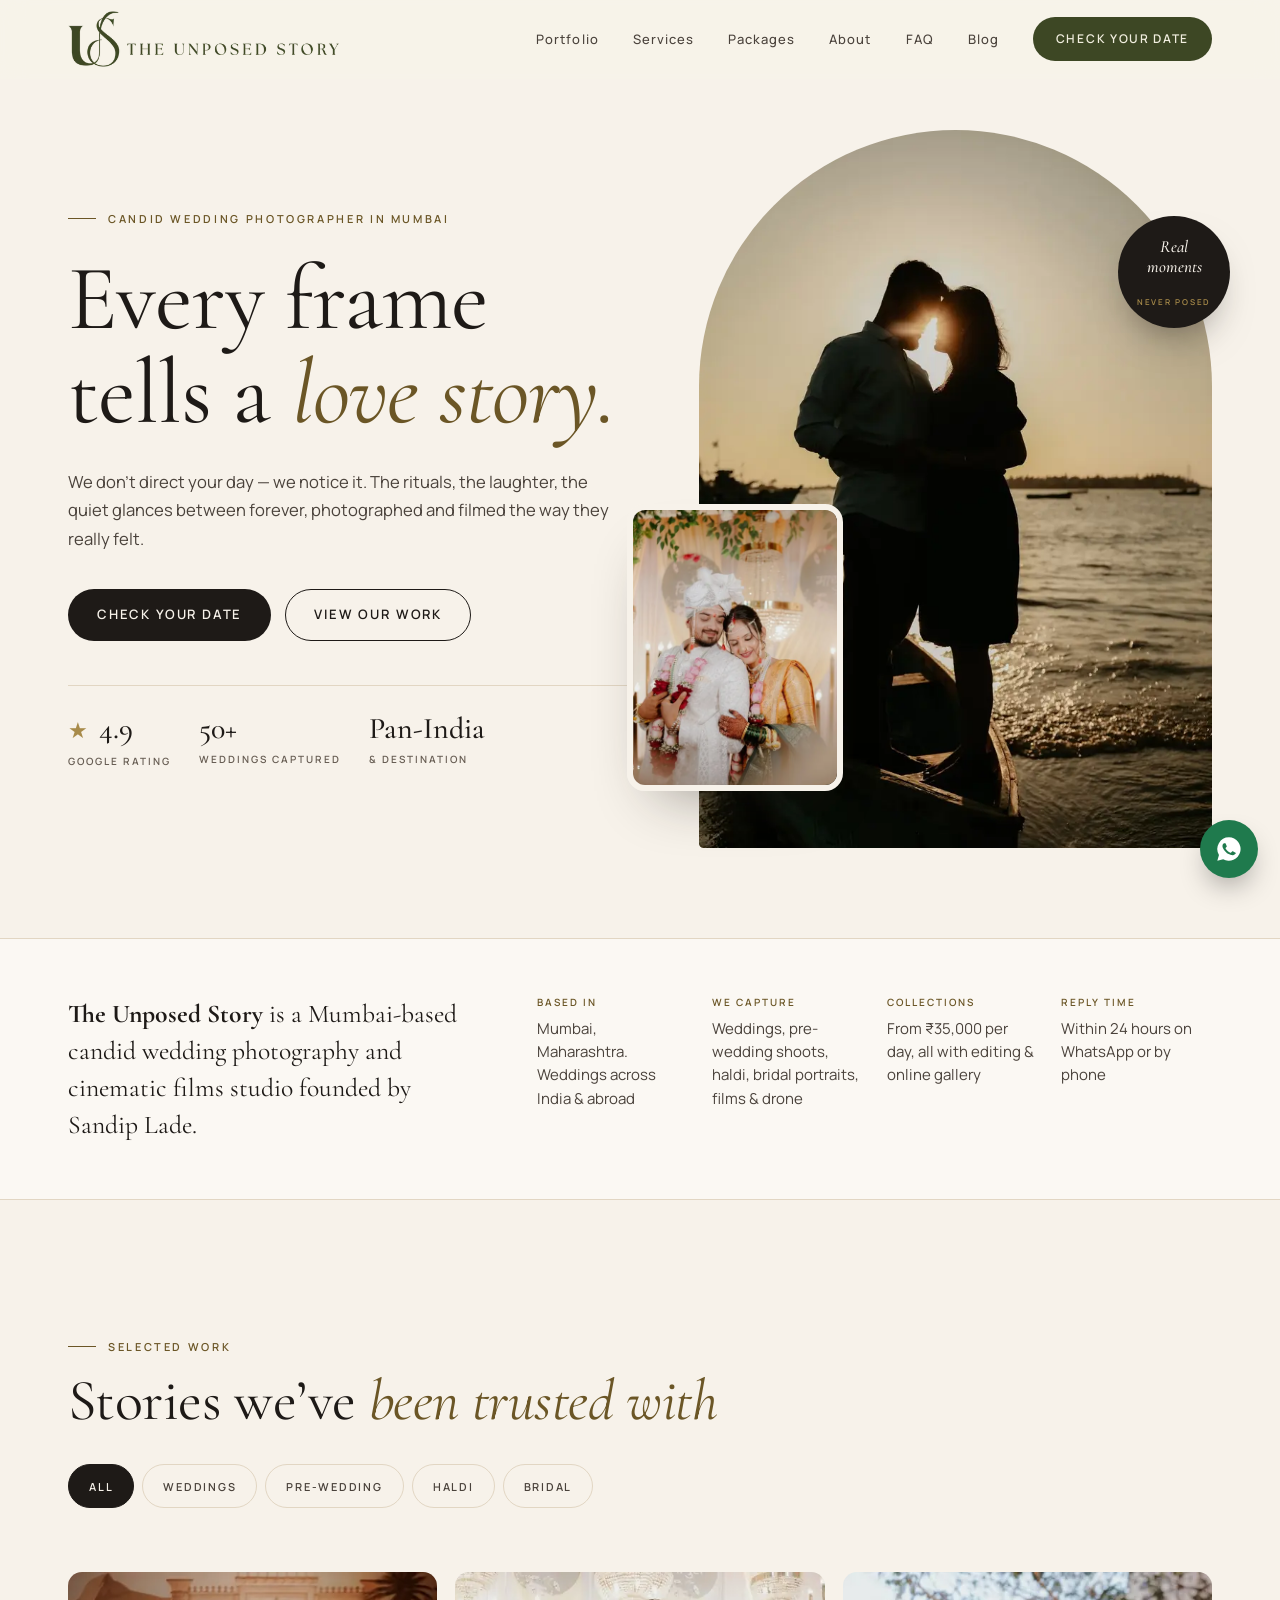
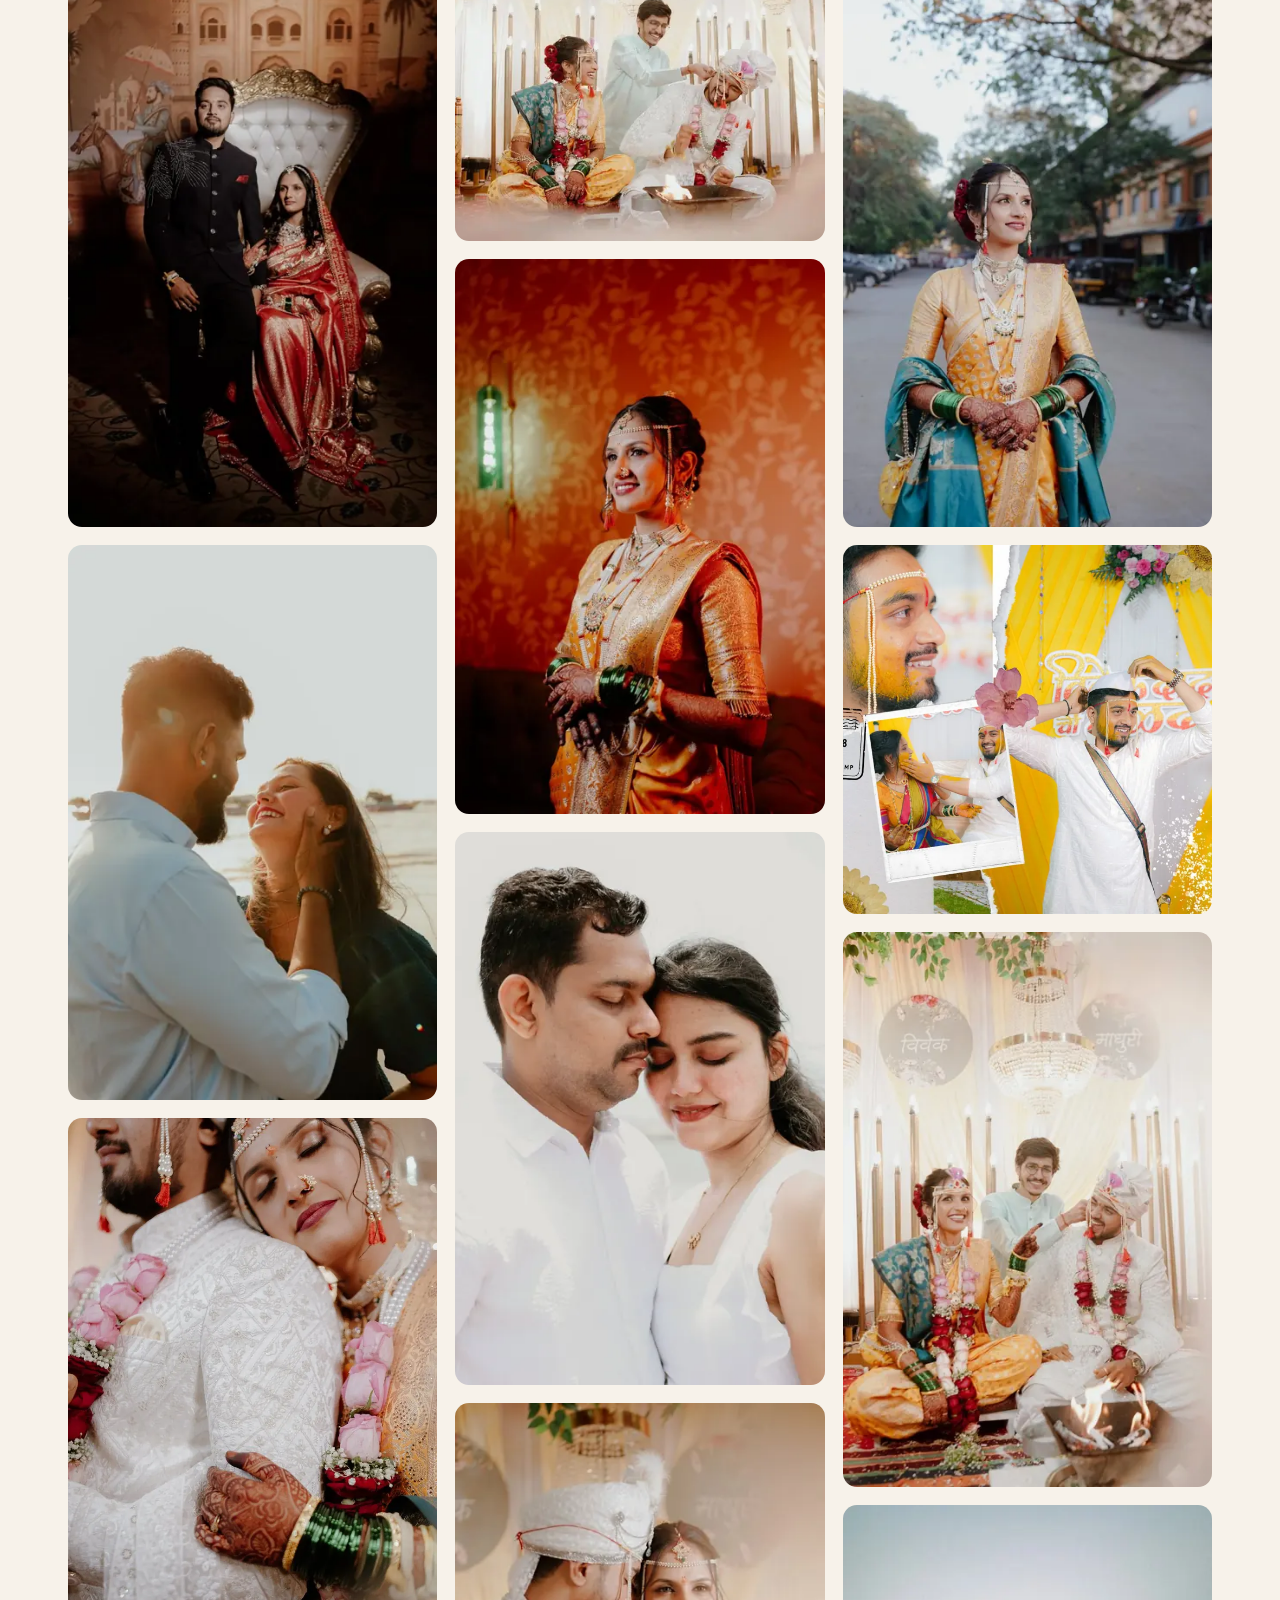
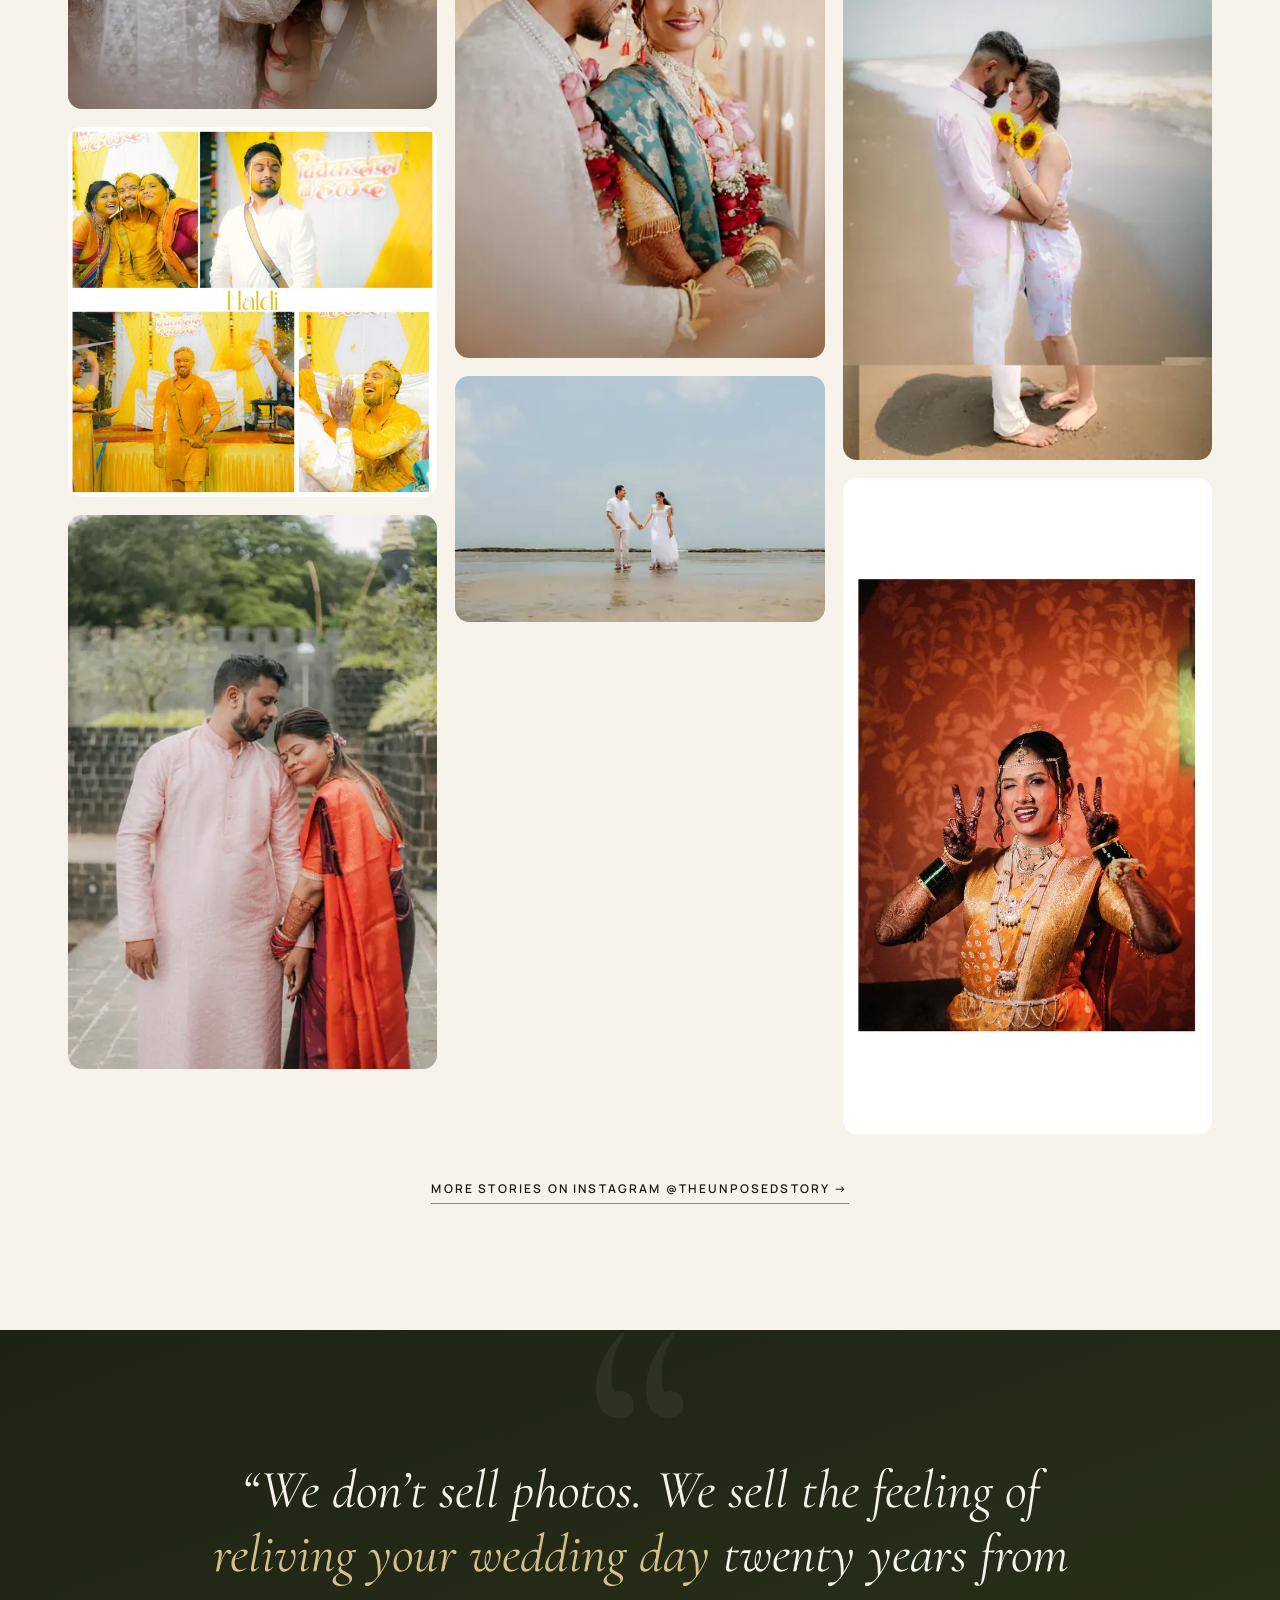
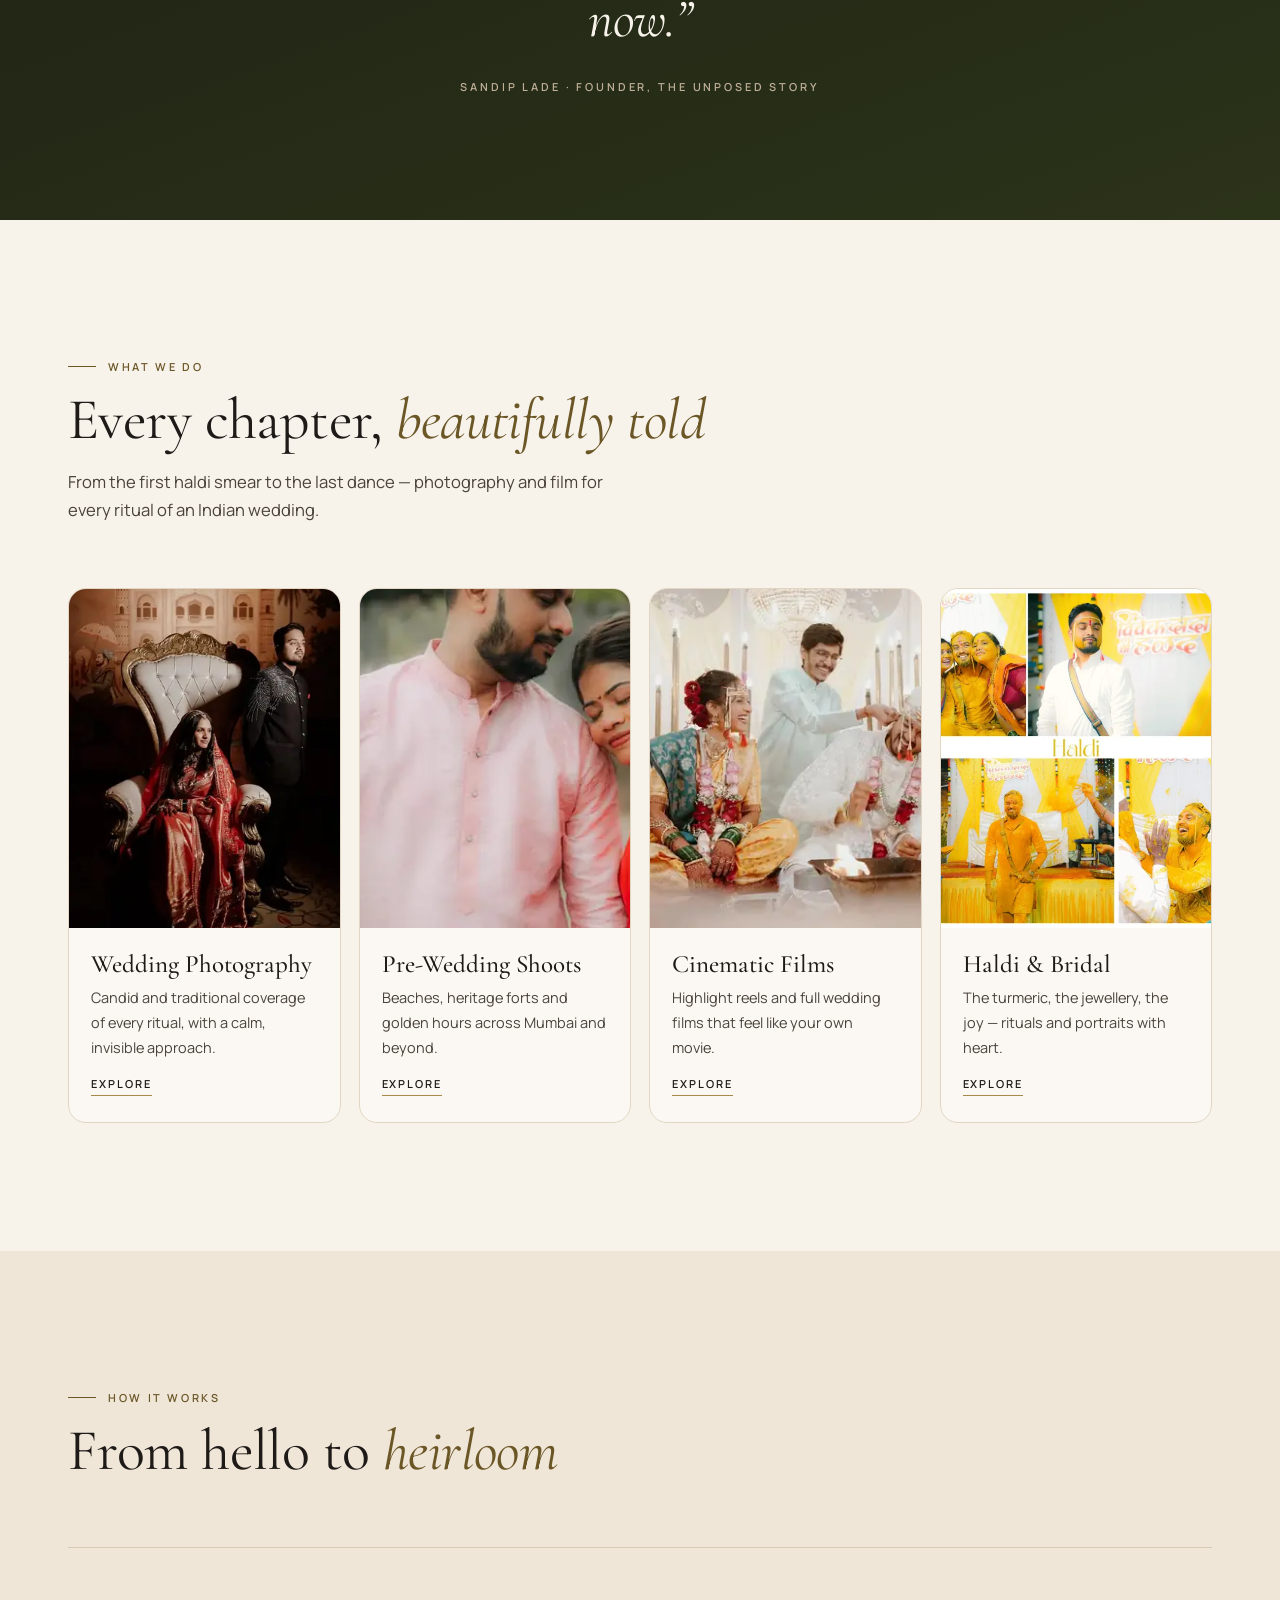
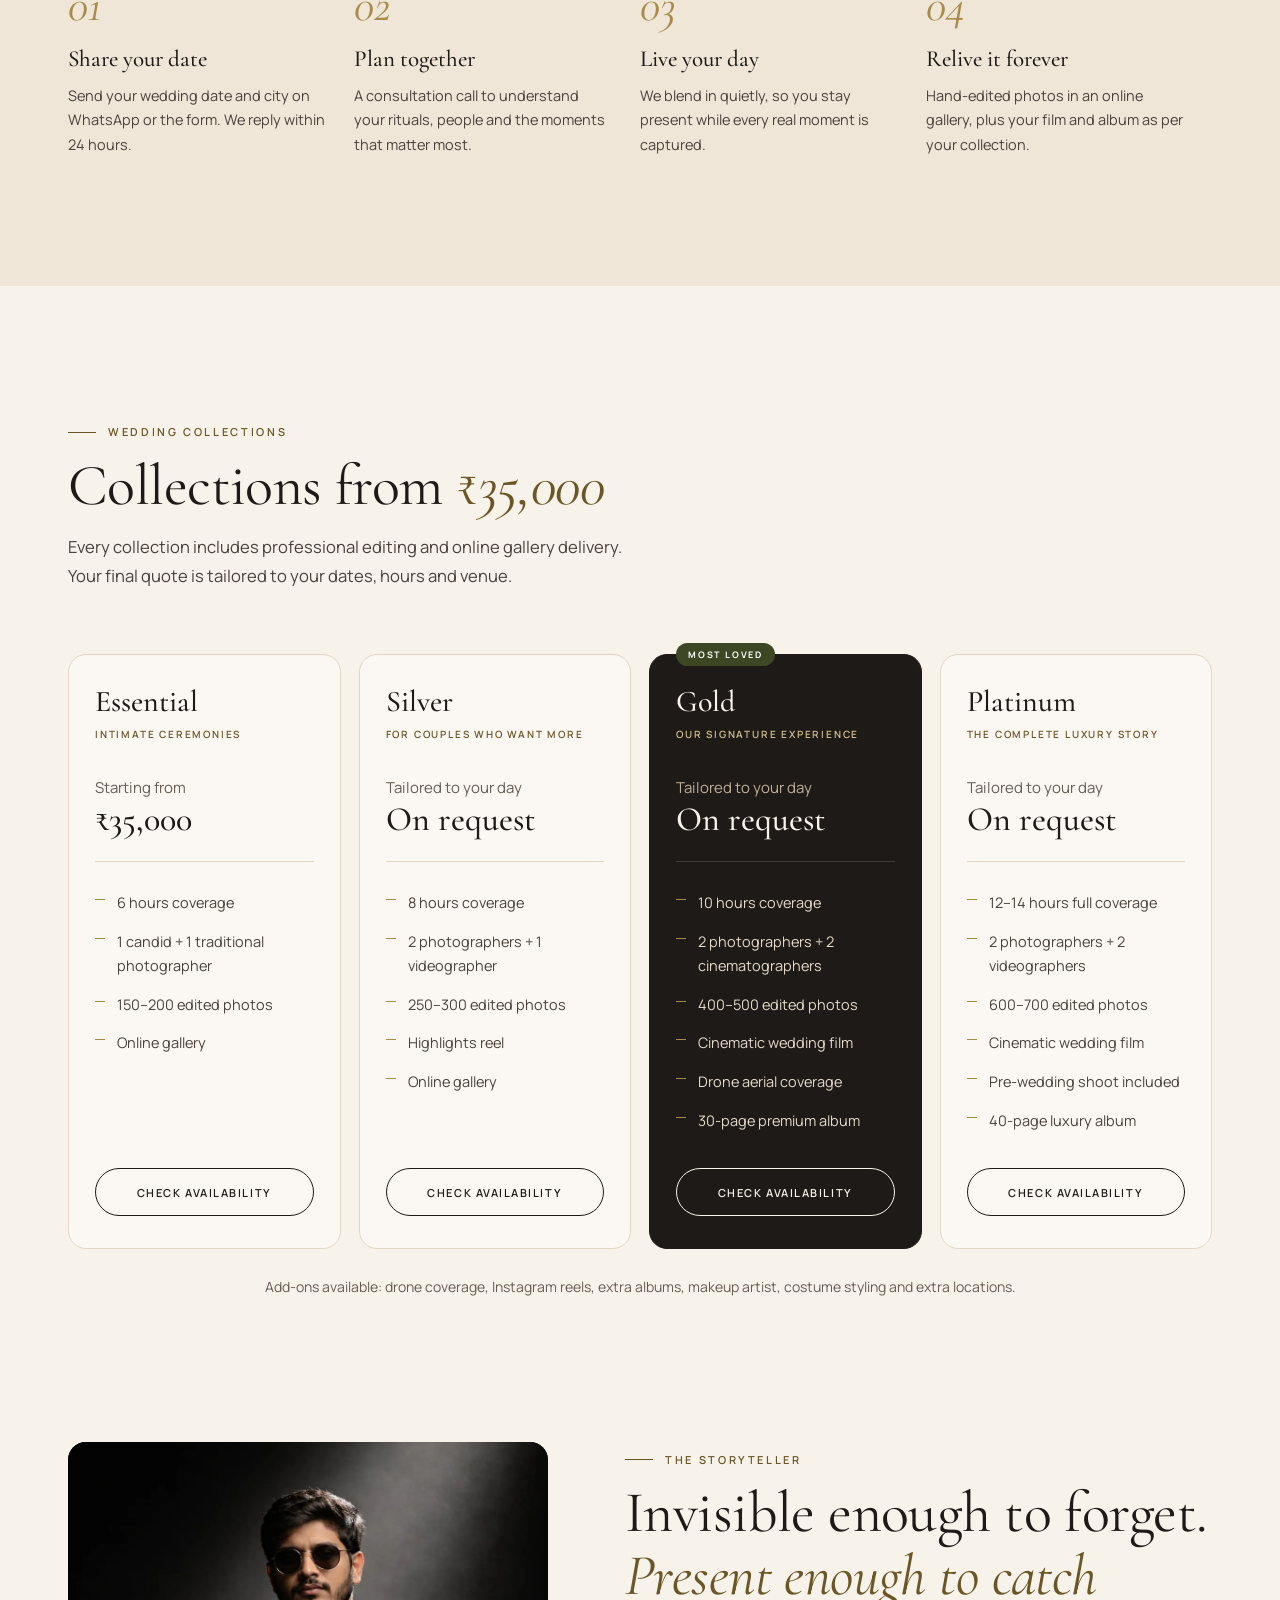
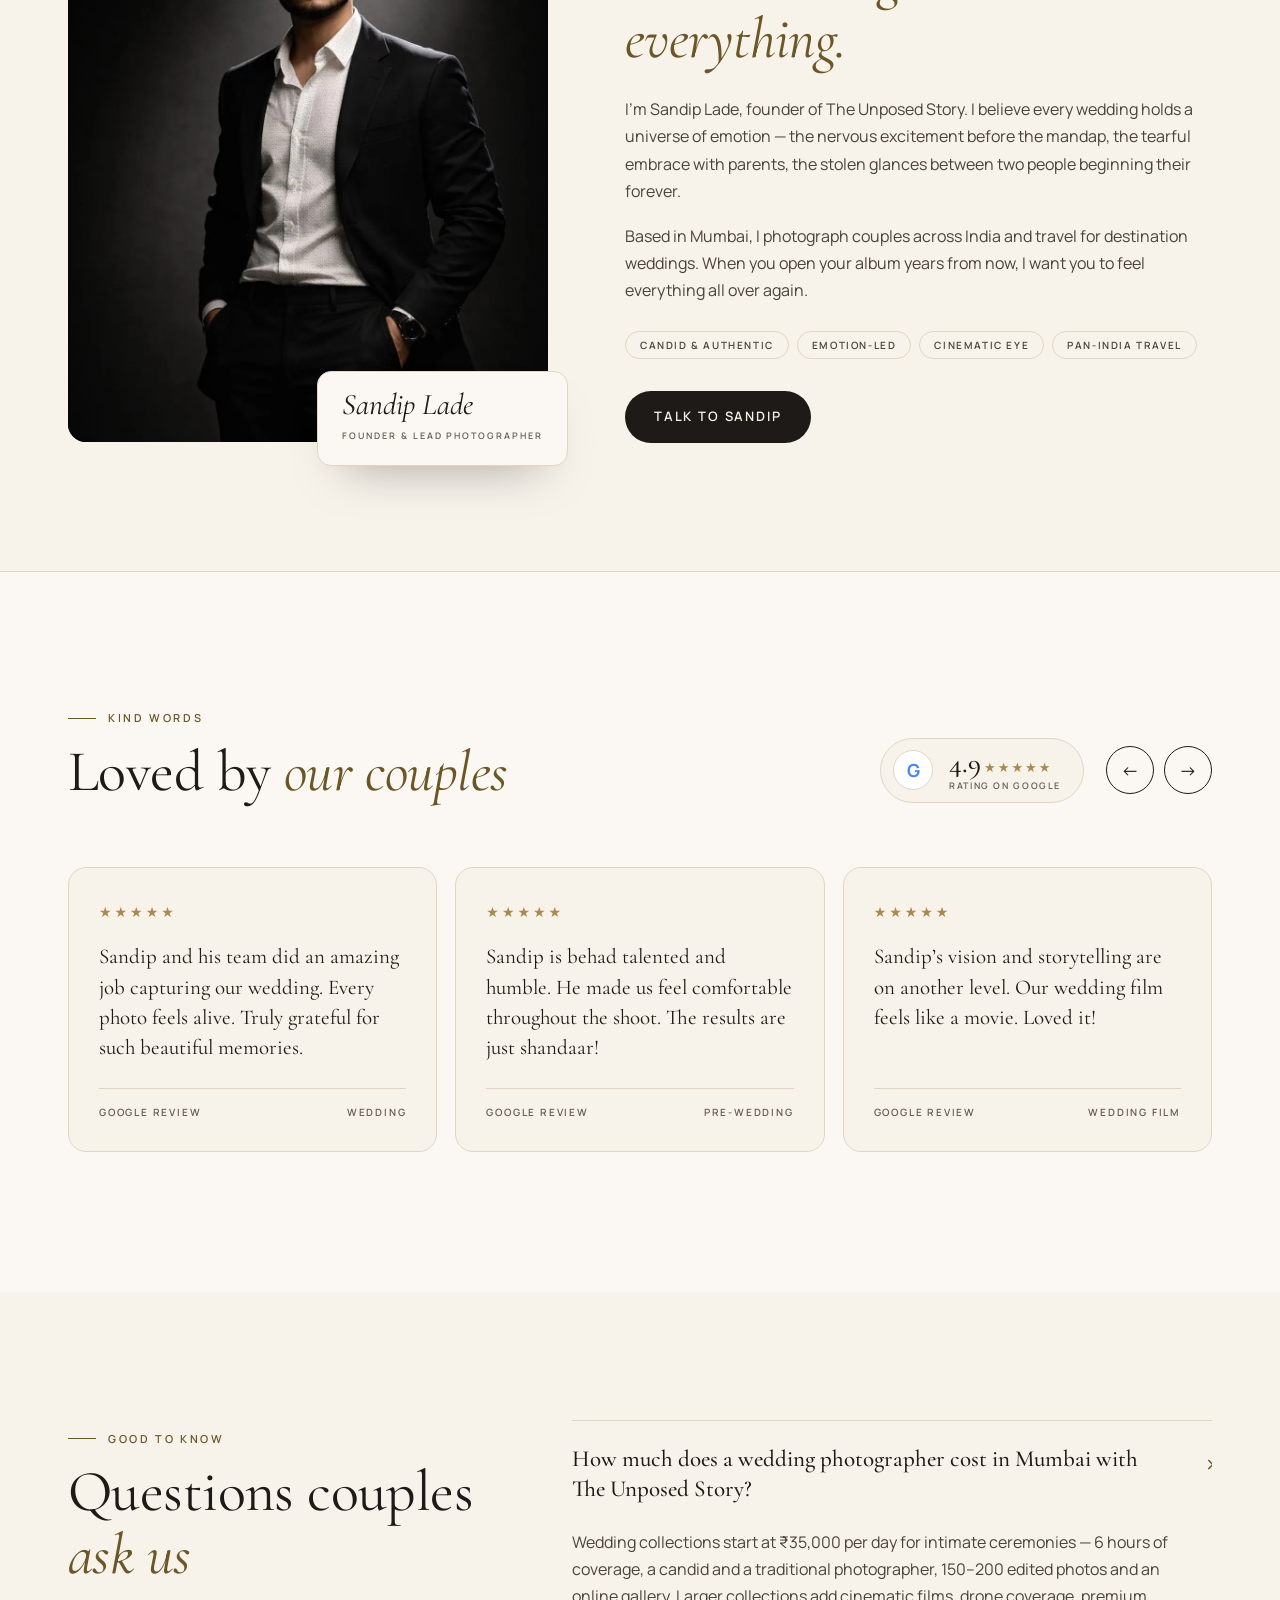
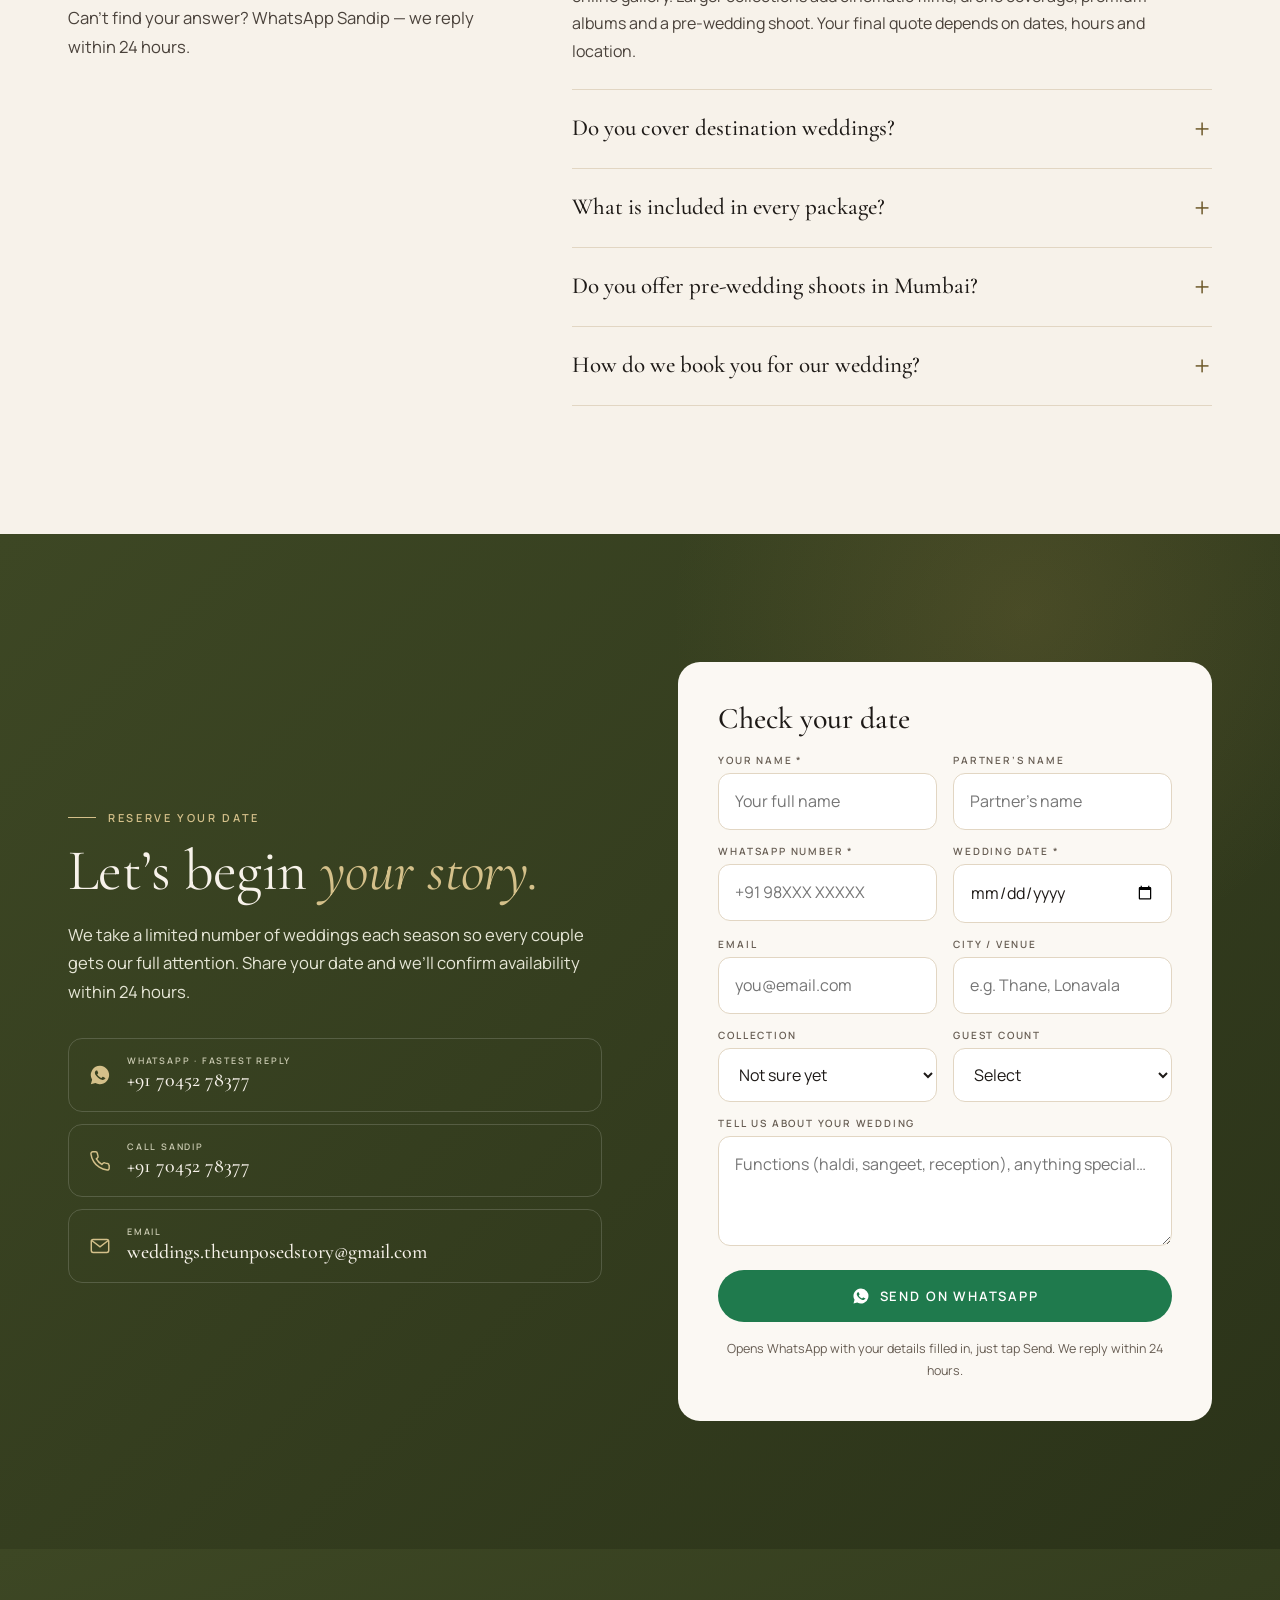
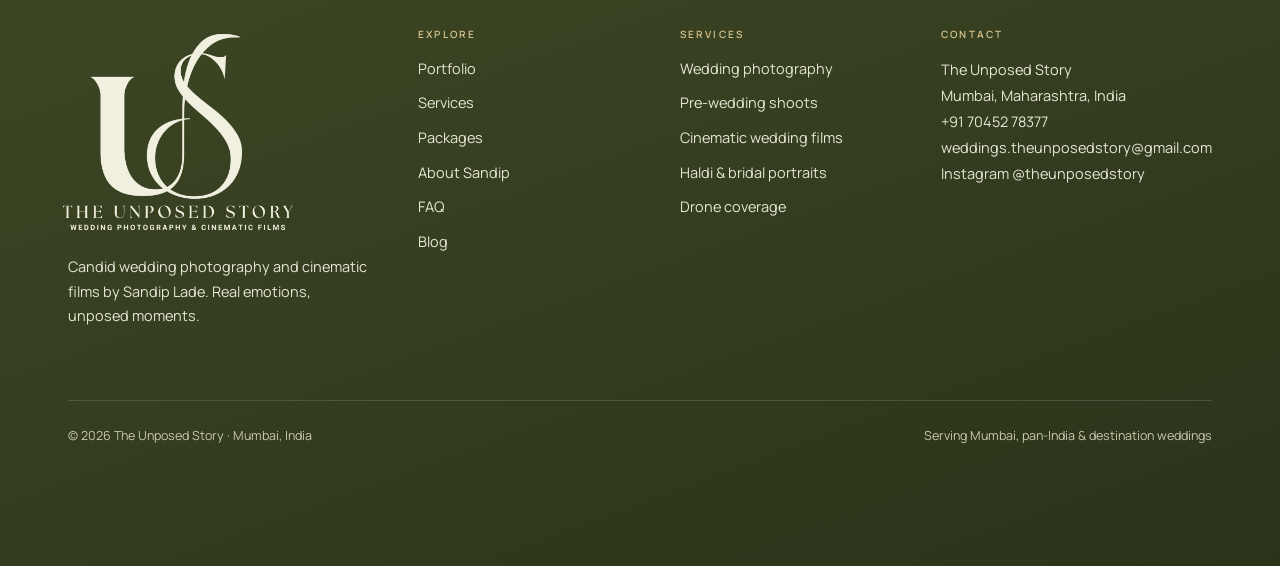
==== commit 8d1d06f3: "Point site and builder to the new Apps Script deployment Co-Authored-By: Claude Opus 5.5 <noreply@an" ====
--- a/index.html
+++ b/index.html
@@ -356,6 +356,6 @@
 </nav>
 <script>document.getElementById('yr').textContent=new Date().getFullYear();
 document.querySelectorAll('[data-pkg]').forEach(function(a){a.addEventListener('click',function(){var s=document.getElementById('f-pkg');if(s)s.value=a.dataset.pkg;});});</script>
-<script src="assets/site.js?v=c652c03d" defer></script>
+<script src="assets/site.js?v=d95d41fa" defer></script>
 </body>
 </html>
